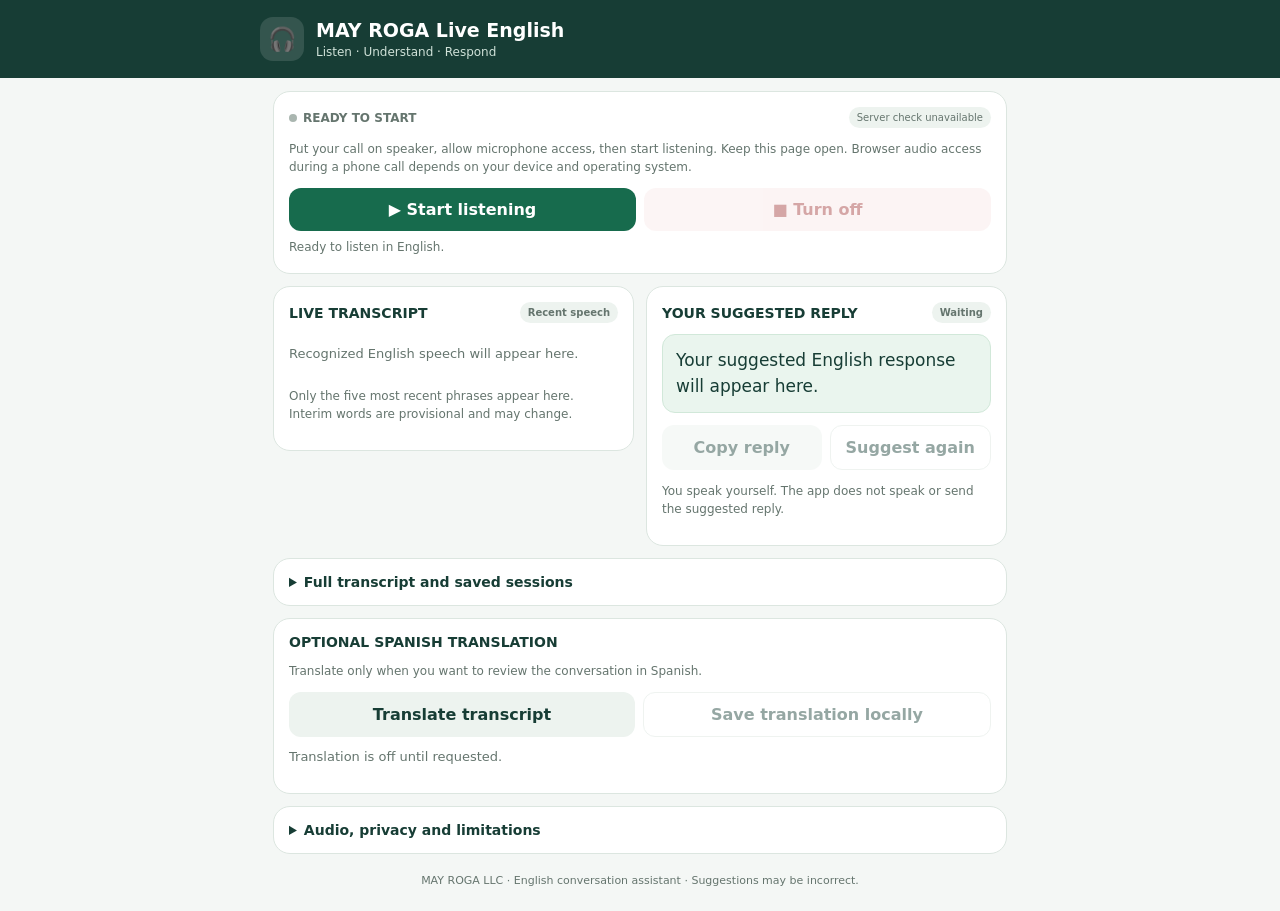
==== index.html @ 3cee9d1c "Update print statement from 'Hello' to 'Goodbye'" ====
<!DOCTYPE html>
<html lang="en">
<head>
<meta charset="UTF-8">
<meta name="viewport" content="width=device-width,initial-scale=1,viewport-fit=cover">
<meta name="theme-color" content="#173d35">
<title>MAY ROGA Live English</title>
<style>
:root{color-scheme:light;--ink:#173d35;--bg:#f4f7f5;--muted:#65756e;--line:#dce6e0;--green:#176b4d;--red:#a33b3b}
*{box-sizing:border-box}
body{margin:0;background:var(--bg);color:var(--ink);font-family:system-ui,-apple-system,"Segoe UI",sans-serif}
button,textarea{font:inherit}
button{border:0;border-radius:12px;padding:12px 14px;font-weight:700;cursor:pointer}
button:disabled{opacity:.45;cursor:not-allowed}
header{background:var(--ink);color:white;padding:17px}
.wrap{width:min(760px,100%);margin:auto}
.brand{display:flex;align-items:center;gap:12px}
.logo{width:44px;height:44px;border-radius:13px;background:#ffffff20;display:grid;place-items:center;font-size:23px}
h1{font-size:19px;margin:0}
.sub{font-size:12px;color:#d0e2d9;margin-top:4px}
main{padding:13px;display:grid;gap:12px}
.card{background:white;border:1px solid var(--line);border-radius:17px;padding:15px;min-width:0}
.statusrow{display:flex;justify-content:space-between;align-items:center;gap:8px}
.status{font-size:12px;font-weight:800;color:var(--muted)}
.dot{display:inline-block;width:8px;height:8px;border-radius:50%;background:#aab6b0;margin-right:6px}
.dot.live{background:#1b9c69;box-shadow:0 0 0 4px #1b9c691c}
.controls,.row{display:flex;gap:8px;flex-wrap:wrap;margin-top:12px}
.controls button,.row button{flex:1;min-width:110px}
.primary{background:var(--green);color:white}
.stop{background:#f9e8e8;color:var(--red)}
.secondary{background:#edf3ef;color:var(--ink)}
.ghost{background:white;color:var(--ink);border:1px solid var(--line)}
.small{font-size:12px;color:var(--muted);line-height:1.5}
h2{font-size:14px;margin:0 0 11px;display:flex;justify-content:space-between;align-items:center;gap:8px}
.tag{font-size:10px;border-radius:30px;background:#edf3ef;padding:5px 8px;color:var(--muted);white-space:nowrap}
.feed{display:flex;flex-direction:column;gap:8px;max-height:290px;overflow:hidden}
.bubble{background:#f1f5f2;border-radius:12px;padding:10px 12px;line-height:1.5;overflow-wrap:anywhere;animation:appear .2s ease}
.bubble.interim{border:1px dashed #aebeb4;color:#65756e;background:#fafcfb}
.time{display:block;color:var(--muted);font-size:10px;margin-bottom:4px}
.empty{font-size:13px;color:var(--muted);padding:10px 0;line-height:1.6}
.answer{background:#eaf5ee;border:1px solid #d1e8d9;border-radius:13px;padding:13px;font-size:17px;line-height:1.5;white-space:pre-wrap;overflow-wrap:anywhere}
.note{font-size:12px;color:var(--muted);margin-top:8px;line-height:1.5}
textarea{width:100%;min-height:145px;margin-top:12px;border:1px solid var(--line);border-radius:12px;padding:12px;resize:vertical;color:var(--ink);background:white;line-height:1.5}
#translation{white-space:pre-wrap;overflow-wrap:anywhere;line-height:1.6}
#message{font-size:12px;color:var(--muted);margin-top:9px;min-height:18px}
details summary{cursor:pointer;font-size:14px;font-weight:700}
footer{text-align:center;color:var(--muted);font-size:11px;padding:5px 18px 22px;line-height:1.6}
@keyframes appear{from{opacity:.5;transform:translateY(3px)}to{opacity:1;transform:translateY(0)}}
@media(min-width:650px){main{grid-template-columns:1fr 1fr;align-items:start}.wide{grid-column:1/-1}.feed{max-height:340px}}
@media(prefers-reduced-motion:reduce){*{animation:none!important}}
</style>
</head>
<body>
<header>
<div class="wrap brand">
<div class="logo">🎧</div>
<div><h1>MAY ROGA Live English</h1><div class="sub">Listen · Understand · Respond</div></div>
</div>
</header>
<main class="wrap">
<section class="card wide">
<div class="statusrow">
<div class="status"><span id="dot" class="dot"></span><span id="status">READY TO START</span></div>
<span class="tag" id="provider">Checking AI…</span>
</div>
<p class="small">Put your call on speaker, allow microphone access, then start listening. Keep this page open. Browser audio access during a phone call depends on your device and operating system.</p>
<div class="controls">
<button id="start" class="primary">▶ Start listening</button>
<button id="stop" class="stop" disabled>■ Turn off</button>
</div>
<div id="message" role="status" aria-live="polite">Ready to listen in English.</div>
</section>

<section class="card">
<h2>LIVE TRANSCRIPT <span class="tag">Recent speech</span></h2>
<div id="feed" class="feed">
<div class="empty">Recognized English speech will appear here.</div>
</div>
<p class="small">Only the five most recent phrases appear here. Interim words are provisional and may change.</p>
</section>

<section class="card">
<h2>YOUR SUGGESTED REPLY <span class="tag" id="replyStatus">Waiting</span></h2>
<div id="answer" class="answer">Your suggested English response will appear here.</div>
<div id="answerNote" class="note"></div>
<div class="row">
<button id="copyAnswer" class="secondary" disabled>Copy reply</button>
<button id="manualReply" class="ghost" disabled>Suggest again</button>
</div>
<p class="small">You speak yourself. The app does not speak or send the suggested reply.</p>
</section>

<section class="card wide">
<details>
<summary>Full transcript and saved sessions</summary>
<div class="row">
<button id="saveSession" class="secondary">Save session locally</button>
<button id="export" class="ghost">Export transcript</button>
<button id="clearScreen" class="stop">Clear screen</button>
<button id="deleteSaved" class="stop">Delete saved data</button>
</div>
<textarea id="fullTranscript" readonly placeholder="Full recognized transcript."></textarea>
<p class="small">Saved data stays in this browser on this device. Browser storage can be cleared by the device or browser.</p>
</details>
</section>

<section class="card wide">
<h2>OPTIONAL SPANISH TRANSLATION</h2>
<p class="small">Translate only when you want to review the conversation in Spanish.</p>
<div class="row">
<button id="translate" class="secondary">Translate transcript</button>
<button id="saveTranslation" class="ghost" disabled>Save translation locally</button>
</div>
<div id="translation" class="empty">Translation is off until requested.</div>
</section>

<section class="card wide">
<details>
<summary>Audio, privacy and limitations</summary>
<p class="small">Browser speech recognition may use a browser or operating-system service. It can capture your voice and background sounds too; it cannot reliably guarantee that only the other speaker is transcribed. Noise reduction and echo cancellation are not perfect voice isolation.</p>
<p class="small">Recognized text is sent to the configured AI provider when a reply or translation is requested. This app does not upload audio recordings to its own FastAPI server or save transcripts on the server.</p>
<p class="small">Use transcription in accordance with applicable consent and privacy laws. Verify suggested replies before making important commitments.</p>
</details>
</section>
</main>
<footer>MAY ROGA LLC · English conversation assistant · Suggestions may be incorrect.</footer>

<script>
"use strict";
const $ = id => document.getElementById(id);
const SpeechAPI = window.SpeechRecognition || window.webkitSpeechRecognition;
const SESSION_KEY = "mayroga_live_english_sessions_v2";
const TRANSLATION_KEY = "mayroga_live_english_translations_v2";
let recognition = null;
let listening = false;
let restarting = false;
let restartTimer = null;
let suggestionTimer = null;
let requestBusy = false;
let pendingText = "";
let lastRequestedText = "";
let lastFinalText = "";
let requestNumber = 0;
let fullText = [];
let feedItems = [];
let context = [];
let interimText = "";
let translationText = "";
let sessionStarted = null;

function setStatus(text, live = listening) {
  $("status").textContent = text;
  $("dot").classList.toggle("live", live);
}
function setMessage(text) { $("message").textContent = text; }
function timeNow() {
  return new Date().toLocaleTimeString([], {
    hour:"2-digit", minute:"2-digit", second:"2-digit"
  });
}
function clean(s) { return String(s || "").replace(/\s+/g," ").trim(); }

function renderFeed() {
  const feed = $("feed");
  feed.replaceChildren();
  feedItems.slice(-5).forEach(item => {
    const bubble = document.createElement("div");
    bubble.className = "bubble";
    const time = document.createElement("span");
    time.className = "time";
    time.textContent = item.time;
    const text = document.createElement("span");
    text.textContent = item.text;
    bubble.append(time,text);
    feed.appendChild(bubble);
  });
  if (interimText) {
    const bubble = document.createElement("div");
    bubble.className = "bubble interim";
    const label = document.createElement("span");
    label.className = "time";
    label.textContent = "Recognizing…";
    const text = document.createElement("span");
    text.textContent = interimText;
    bubble.append(label,text);
    feed.appendChild(bubble);
  }
  if (!feedItems.length && !interimText) {
    const empty = document.createElement("div");
    empty.className = "empty";
    empty.textContent = "Recognized English speech will appear here.";
    feed.appendChild(empty);
  }
}

function addSpeech(value) {
  const text = clean(value);
  if (!text) return;
  interimText = "";
  // Avoid repeated identical results while allowing the same phrase later.
  if (text === lastFinalText) {
    renderFeed();
    return;
  }
  lastFinalText = text;
  const item = {time:timeNow(), text};
  fullText.push(item);
  feedItems.push(item);
  context.push(text);
  if (context.length > 12) context = context.slice(-12);
  $("fullTranscript").value = fullText.map(x => `[${x.time}] ${x.text}`).join("\n");
  renderFeed();
  pendingText = text;
  queueSuggestion(text);
}

function shouldSuggest(text) {
  const s = clean(text);
  return s.length >= 12 && (
    /[?!.]$/.test(s) ||
    /\b(hello|hi|hey|good morning|good afternoon|good evening|thank you|thanks|please|could you|would you|can you|tell me|what|why|how|when|where|who|which|do you|did you|are you|have you|I need|I would like)\b/i.test(s)
  );
}

function queueSuggestion(text, force = false) {
  pendingText = text;
  clearTimeout(suggestionTimer);
  if (!force && !shouldSuggest(text)) return;
  suggestionTimer = setTimeout(() => requestSuggestion(force), 850);
}

async function requestSuggestion(force = false) {
  if (!pendingText || requestBusy || (!listening && !force)) return;
  const transcript = pendingText;
  if (!force && transcript === lastRequestedText) return;

  requestBusy = true;
  lastRequestedText = transcript;
  const id = ++requestNumber;
  $("replyStatus").textContent = "Thinking…";
  $("manualReply").disabled = true;

  try {
    const response = await fetch("/api/respond", {
      method:"POST",
      headers:{"Content-Type":"application/json"},
      body:JSON.stringify({
        transcript,
        context:context.slice(-8).join("\n").slice(-3500)
      })
    });
    const data = await response.json().catch(() => ({}));
    if (!response.ok) {
      throw new Error(data.detail || "AI request failed.");
    }
    if (id !== requestNumber) return;

    $("answer").textContent = data.answer || "No suggestion returned.";
    $("answerNote").textContent = data.note || "";
    $("provider").textContent = data.provider || "AI";
    $("replyStatus").textContent = "Ready";
    $("copyAnswer").disabled = !data.answer;
    setMessage("Suggested reply ready. Say it yourself when appropriate.");
  } catch (error) {
    if (id === requestNumber) {
      $("replyStatus").textContent = "Unavailable";
      setMessage(error.message || "AI service unavailable. Check connection and API keys.");
    }
  } finally {
    requestBusy = false;
    $("manualReply").disabled = !pendingText;
    if (pendingText && pendingText !== lastRequestedText && listening) {
      queueSuggestion(pendingText);
    }
  }
}

function startListening() {
  if (!SpeechAPI) {
    setStatus("BROWSER NOT SUPPORTED", false);
    setMessage("Speech recognition is unavailable here. Try a supported version of Chrome. Support varies by device.");
    return;
  }
  if (listening) return;

  listening = true;
  restarting = false;
  sessionStarted = new Date().toISOString();
  $("start").disabled = true;
  $("stop").disabled = false;
  setStatus("STARTING LISTENING");
  setMessage("Starting English speech recognition. Allow microphone access if requested.");

  recognition = new SpeechAPI();
  recognition.lang = "en-US";
  recognition.continuous = true;
  recognition.interimResults = true;
  recognition.maxAlternatives = 1;

  recognition.onstart = () => {
    if (!listening) return;
    setStatus("LISTENING IN ENGLISH");
    setMessage("Listening. Keep this page open and the speaker volume clear.");
  };

  recognition.onresult = event => {
    let interim = "";
    for (let i = event.resultIndex; i < event.results.length; i++) {
      const result = event.results[i];
      const phrase = clean(result[0] && result[0].transcript);
      if (!phrase) continue;
      if (result.isFinal) addSpeech(phrase);
      else interim += phrase + " ";
    }
    interimText = clean(interim);
    renderFeed();
  };

  recognition.onerror = event => {
    if (!listening) return;
    const error = event.error || "unknown";
    if (error === "not-allowed" || error === "service-not-allowed") {
      setMessage("Microphone or speech recognition permission denied. Check browser permissions.");
      stopListening(true);
    } else if (error !== "no-speech" && error !== "aborted") {
      setMessage("Recognition issue: " + error + ". Listening may retry automatically.");
    }
  };

  recognition.onend = () => {
    if (!listening || restarting) return;
    restarting = true;
    setStatus("RECONNECTING");
    clearTimeout(restartTimer);
    restartTimer = setTimeout(() => {
      restarting = false;
      if (!listening || !recognition) return;
      try {
        recognition.start();
      } catch (_) {
        setStatus("RETRYING LISTENING");
        // Let a later retry attempt start again without making a rapid loop.
        clearTimeout(restartTimer);
        restartTimer = setTimeout(() => {
          if (!listening || !recognition) return;
          try { recognition.start(); } catch (_) {}
        }, 1200);
      }
    }, 500);
  };

  try {
    recognition.start();
  } catch (_) {
    stopListening(true);
    setStatus("COULD NOT START", false);
    setMessage("Could not start recognition. Check permissions, then try again.");
  }
}

function stopListening(fromError = false) {
  listening = false;
  restarting = false;
  clearTimeout(restartTimer);
  clearTimeout(suggestionTimer);
  if (recognition) {
    const old = recognition;
    recognition = null;
    old.onend = null;
    old.onresult = null;
    try { old.stop(); } catch (_) {}
  }
  $("start").disabled = false;
  $("stop").disabled = true;
  setStatus("LISTENING STOPPED", false);
  interimText = "";
  renderFeed();
  if (!fromError) setMessage("Listening stopped. The current transcript remains available.");
}

function readStored(key) {
  try {
    const data = JSON.parse(localStorage.getItem(key) || "[]");
    return Array.isArray(data) ? data : [];
  } catch (_) {
    return [];
  }
}
function writeStored(key, value) {
  try {
    localStorage.setItem(key, JSON.stringify(value));
    return true;
  } catch (_) {
    setMessage("Local save failed. Browser storage may be full or disabled.");
    return false;
  }
}
function saveSession() {
  if (!fullText.length && !translationText) {
    setMessage("There is no transcript or translation to save.");
    return;
  }
  const sessions = readStored(SESSION_KEY);
  sessions.push({
    started:sessionStarted || new Date().toISOString(),
    saved:new Date().toISOString(),
    transcript:fullText,
    translation:translationText
  });
  if (writeStored(SESSION_KEY, sessions.slice(-50))) {
    setMessage("Session saved in this browser on this device.");
  }
}
function saveTranslation() {
  if (!translationText.trim()) {
    setMessage("Translate the transcript before saving it.");
    return;
  }
  const translations = readStored(TRANSLATION_KEY);
  translations.push({
    saved:new Date().toISOString(),
    translation:translationText
  });
  if (writeStored(TRANSLATION_KEY, translations.slice(-50))) {
    setMessage("Spanish translation saved locally.");
  }
}
function exportTranscript() {
  const content = [
    "MAY ROGA Live English",
    "Session: " + (sessionStarted || "not recorded"),
    "",
    "ENGLISH TRANSCRIPT",
    ...fullText.map(x => `[${x.time}] ${x.text}`),
    "",
    "SPANISH TRANSLATION",
    translationText || "(No translation requested)"
  ].join("\n");
  const url = URL.createObjectURL(new Blob([content], {type:"text/plain;charset=utf-8"}));
  const a = document.createElement("a");
  a.href = url;
  a.download = "may-roga-live-english.txt";
  document.body.appendChild(a);
  a.click();
  a.remove();
  setTimeout(() => URL.revokeObjectURL(url), 1000);
}
async function translateTranscript() {
  const transcript = fullText.map(x => x.text).join("\n");
  if (!transcript.trim()) {
    setMessage("There is no final recognized transcript to translate.");
    return;
  }
  $("translate").disabled = true;
  $("translation").textContent = "Translating…";
  try {
    const response = await fetch("/api/translate", {
      method:"POST",
      headers:{"Content-Type":"application/json"},
      body:JSON.stringify({transcript:transcript.slice(-10000)})
    });
    const data = await response.json().catch(() => ({}));
    if (!response.ok) throw new Error(data.detail || "Translation failed.");
    translationText = data.translation || "";
    $("translation").textContent = translationText || "No translation returned.";
    $("saveTranslation").disabled = !translationText;
    setMessage("Translation ready. Save it separately if you want to review it later.");
  } catch (error) {
    $("translation").textContent = "Translation unavailable.";
    setMessage(error.message || "Translation failed. Check API keys and connection.");
  } finally {
    $("translate").disabled = false;
  }
}
function clearCurrentScreen() {
  if (!confirm("Clear the current screen? Previously saved sessions will remain.")) return;
  fullText = [];
  feedItems = [];
  context = [];
  interimText = "";
  lastFinalText = "";
  lastRequestedText = "";
  pendingText = "";
  translationText = "";
  requestNumber++;
  $("fullTranscript").value = "";
  $("translation").textContent = "Translation is off until requested.";
  $("answer").textContent = "Your suggested English response will appear here.";
  $("answerNote").textContent = "";
  $("copyAnswer").disabled = true;
  $("saveTranslation").disabled = true;
  $("replyStatus").textContent = "Waiting";
  renderFeed();
  setMessage("Current screen cleared. Saved sessions have not been deleted.");
}
function deleteSavedData() {
  if (!confirm("Permanently delete locally saved sessions and translations from this browser?")) return;
  localStorage.removeItem(SESSION_KEY);
  localStorage.removeItem(TRANSLATION_KEY);
  setMessage("Saved sessions and translations deleted from this browser.");
}

$("start").addEventListener("click", startListening);
$("stop").addEventListener("click", () => stopListening());
$("manualReply").addEventListener("click", () => {
  if (pendingText && !requestBusy) requestSuggestion(true);
});
$("copyAnswer").addEventListener("click", async () => {
  const text = $("answer").textContent;
  try {
    await navigator.clipboard.writeText(text);
    setMessage("Reply copied.");
  } catch (_) {
    setMessage("Copy unavailable. Select the answer text and copy it manually.");
  }
});
$("saveSession").addEventListener("click", saveSession);
$("saveTranslation").addEventListener("click", saveTranslation);
$("export").addEventListener("click", exportTranscript);
$("translate").addEventListener("click", translateTranscript);
$("clearScreen").addEventListener("click", clearCurrentScreen);
$("deleteSaved").addEventListener("click", deleteSavedData);

document.addEventListener("visibilitychange", () => {
  if (listening && document.hidden) {
    setMessage("The page is in the background. Your device may pause microphone recognition; keep it open if possible.");
  }
});
window.addEventListener("pagehide", () => {
  if (recognition) {
    listening = false;
    try { recognition.stop(); } catch (_) {}
  }
});
(async function checkServer() {
  try {
    const response = await fetch("/api/health", {cache:"no-store"});
    const data = await response.json();
    if (data.gemini_configured) {
      $("provider").textContent = "Gemini primary";
    } else if (data.openai_fallback_configured) {
      $("provider").textContent = "OpenAI available";
    } else {
      $("provider").textContent = "API keys missing";
      setMessage("Add GEMINI_API_KEY and/or OPENAI_API_KEY in Render Environment.");
    }
  } catch (_) {
    $("provider").textContent = "Server check unavailable";
  }
})();
</script>
</body>
</html>
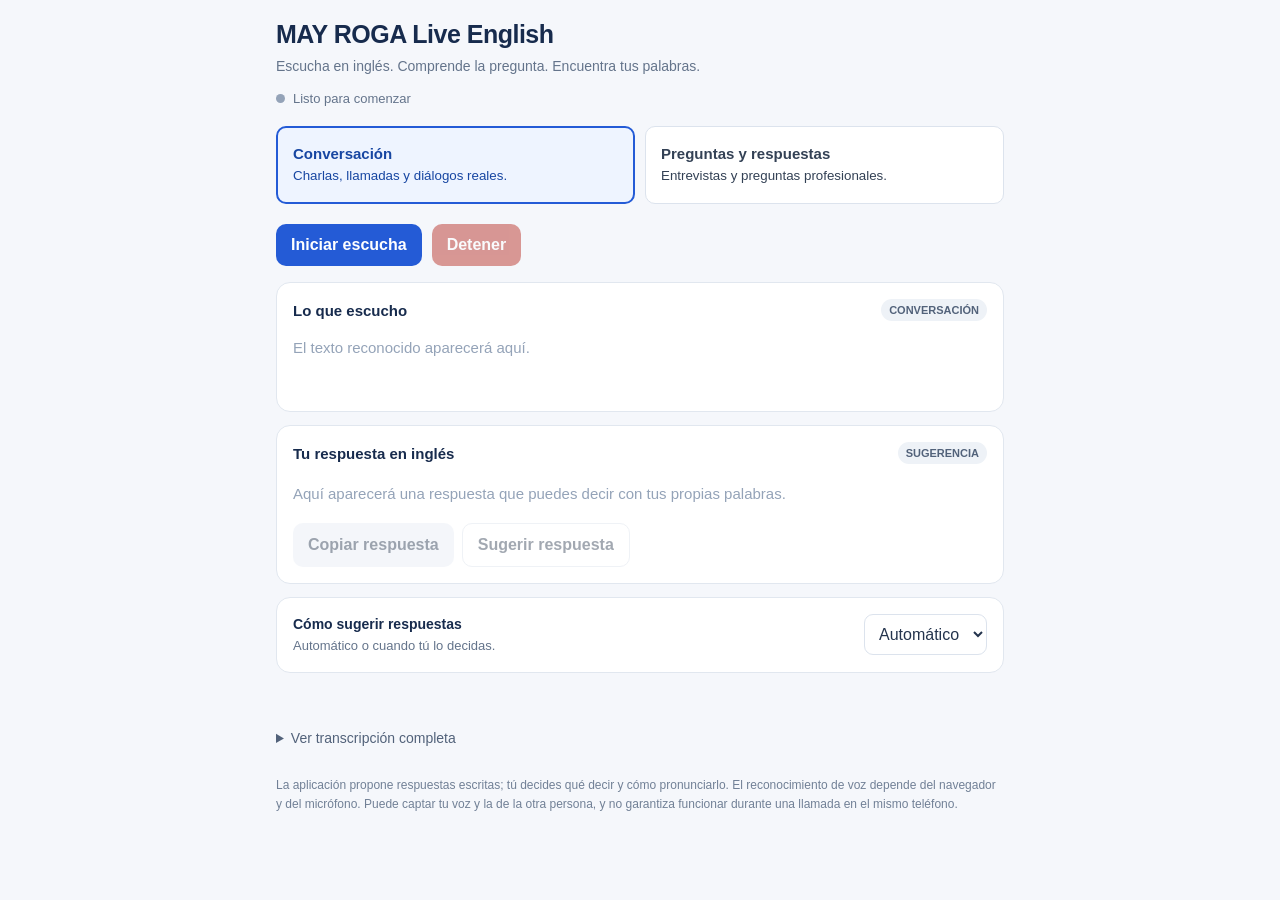
==== commit 59aea4f1: "Update index.html" ====
--- a/index.html
+++ b/index.html
@@ -1,553 +1,277 @@
+
 <!DOCTYPE html>
-<html lang="en">
+<html lang="es">
 <head>
 <meta charset="UTF-8">
-<meta name="viewport" content="width=device-width,initial-scale=1,viewport-fit=cover">
-<meta name="theme-color" content="#173d35">
+<meta name="viewport" content="width=device-width,initial-scale=1">
+<meta name="theme-color" content="#f7f9fc">
 <title>MAY ROGA Live English</title>
 <style>
-:root{color-scheme:light;--ink:#173d35;--bg:#f4f7f5;--muted:#65756e;--line:#dce6e0;--green:#176b4d;--red:#a33b3b}
+:root{font-family:Arial,Helvetica,sans-serif;color:#172b4d;background:#f5f7fb;font-synthesis:none}
 *{box-sizing:border-box}
-body{margin:0;background:var(--bg);color:var(--ink);font-family:system-ui,-apple-system,"Segoe UI",sans-serif}
-button,textarea{font:inherit}
-button{border:0;border-radius:12px;padding:12px 14px;font-weight:700;cursor:pointer}
+body{margin:0;min-height:100vh}
+button,select{font:inherit}
+button{cursor:pointer;border:0;border-radius:10px;padding:12px 15px;font-weight:700}
 button:disabled{opacity:.45;cursor:not-allowed}
-header{background:var(--ink);color:white;padding:17px}
-.wrap{width:min(760px,100%);margin:auto}
-.brand{display:flex;align-items:center;gap:12px}
-.logo{width:44px;height:44px;border-radius:13px;background:#ffffff20;display:grid;place-items:center;font-size:23px}
-h1{font-size:19px;margin:0}
-.sub{font-size:12px;color:#d0e2d9;margin-top:4px}
-main{padding:13px;display:grid;gap:12px}
-.card{background:white;border:1px solid var(--line);border-radius:17px;padding:15px;min-width:0}
-.statusrow{display:flex;justify-content:space-between;align-items:center;gap:8px}
-.status{font-size:12px;font-weight:800;color:var(--muted)}
-.dot{display:inline-block;width:8px;height:8px;border-radius:50%;background:#aab6b0;margin-right:6px}
-.dot.live{background:#1b9c69;box-shadow:0 0 0 4px #1b9c691c}
-.controls,.row{display:flex;gap:8px;flex-wrap:wrap;margin-top:12px}
-.controls button,.row button{flex:1;min-width:110px}
-.primary{background:var(--green);color:white}
-.stop{background:#f9e8e8;color:var(--red)}
-.secondary{background:#edf3ef;color:var(--ink)}
-.ghost{background:white;color:var(--ink);border:1px solid var(--line)}
-.small{font-size:12px;color:var(--muted);line-height:1.5}
-h2{font-size:14px;margin:0 0 11px;display:flex;justify-content:space-between;align-items:center;gap:8px}
-.tag{font-size:10px;border-radius:30px;background:#edf3ef;padding:5px 8px;color:var(--muted);white-space:nowrap}
-.feed{display:flex;flex-direction:column;gap:8px;max-height:290px;overflow:hidden}
-.bubble{background:#f1f5f2;border-radius:12px;padding:10px 12px;line-height:1.5;overflow-wrap:anywhere;animation:appear .2s ease}
-.bubble.interim{border:1px dashed #aebeb4;color:#65756e;background:#fafcfb}
-.time{display:block;color:var(--muted);font-size:10px;margin-bottom:4px}
-.empty{font-size:13px;color:var(--muted);padding:10px 0;line-height:1.6}
-.answer{background:#eaf5ee;border:1px solid #d1e8d9;border-radius:13px;padding:13px;font-size:17px;line-height:1.5;white-space:pre-wrap;overflow-wrap:anywhere}
-.note{font-size:12px;color:var(--muted);margin-top:8px;line-height:1.5}
-textarea{width:100%;min-height:145px;margin-top:12px;border:1px solid var(--line);border-radius:12px;padding:12px;resize:vertical;color:var(--ink);background:white;line-height:1.5}
-#translation{white-space:pre-wrap;overflow-wrap:anywhere;line-height:1.6}
-#message{font-size:12px;color:var(--muted);margin-top:9px;min-height:18px}
-details summary{cursor:pointer;font-size:14px;font-weight:700}
-footer{text-align:center;color:var(--muted);font-size:11px;padding:5px 18px 22px;line-height:1.6}
-@keyframes appear{from{opacity:.5;transform:translateY(3px)}to{opacity:1;transform:translateY(0)}}
-@media(min-width:650px){main{grid-template-columns:1fr 1fr;align-items:start}.wide{grid-column:1/-1}.feed{max-height:340px}}
-@media(prefers-reduced-motion:reduce){*{animation:none!important}}
+.app{width:min(760px,100%);margin:auto;padding:20px 16px 36px}
+header{margin-bottom:20px}
+h1{font-size:25px;margin:0 0 7px;letter-spacing:-.5px}
+.subtitle{color:#64748b;font-size:14px;line-height:1.5}
+.status{display:flex;align-items:center;gap:8px;font-size:13px;color:#64748b;margin-top:14px}
+.dot{width:9px;height:9px;border-radius:50%;background:#94a3b8;flex:none}
+.dot.on{background:#16a34a}
+.modes{display:grid;grid-template-columns:1fr 1fr;gap:10px;margin:20px 0}
+.mode{background:white;border:1px solid #dce3ed;color:#334155;text-align:left;min-height:78px}
+.mode.active{border:2px solid #245bd6;background:#eef4ff;color:#1746a2}
+.mode strong{display:block;font-size:15px;margin-bottom:5px}
+.mode small{display:block;font-weight:400;line-height:1.4}
+.controls{display:flex;gap:10px;flex-wrap:wrap;margin-bottom:16px}
+.primary{background:#245bd6;color:white}
+.stop{background:#b42318;color:white}
+.secondary{background:#e8edf5;color:#24344d}
+.light{background:white;border:1px solid #dce3ed;color:#334155}
+.panel{background:white;border:1px solid #e1e7ef;border-radius:14px;padding:16px;margin:13px 0}
+.panel-head{display:flex;justify-content:space-between;align-items:center;gap:10px;margin-bottom:12px}
+h2{font-size:15px;margin:0}
+.tag{font-size:11px;font-weight:700;color:#52627a;background:#eef2f7;padding:5px 8px;border-radius:20px}
+.transcript{font-size:18px;line-height:1.65;overflow-wrap:anywhere;min-height:54px;white-space:pre-wrap}
+.placeholder{font-size:15px;color:#94a3b8}
+.answer{font-size:21px;line-height:1.55;overflow-wrap:anywhere;white-space:pre-wrap}
+.note{font-size:13px;line-height:1.5;color:#64748b;margin-top:8px}
+.answer-actions{display:flex;gap:8px;flex-wrap:wrap;margin-top:14px}
+.settings{display:flex;align-items:center;justify-content:space-between;gap:12px;flex-wrap:wrap}
+.settings label{font-size:14px;line-height:1.5}
+select{max-width:100%;border:1px solid #dce3ed;background:white;border-radius:9px;padding:10px;color:#24344d}
+details{margin-top:16px}
+summary{cursor:pointer;font-size:14px;color:#52627a;padding:8px 0}
+#fullTranscript{white-space:pre-wrap;overflow-wrap:anywhere;font-size:14px;line-height:1.6;max-height:300px;overflow:auto}
+.message{font-size:13px;line-height:1.5;color:#64748b;min-height:20px;margin:10px 0}
+footer{font-size:12px;line-height:1.6;color:#718096;margin-top:22px}
+.hidden{display:none!important}
+@media(max-width:440px){.app{padding:17px 12px 28px}h1{font-size:23px}.mode{padding:11px}.panel{padding:13px}.answer{font-size:19px}.transcript{font-size:17px}}
 </style>
 </head>
 <body>
+<main class="app">
 <header>
-<div class="wrap brand">
-<div class="logo">🎧</div>
-<div><h1>MAY ROGA Live English</h1><div class="sub">Listen · Understand · Respond</div></div>
-</div>
+<h1>MAY ROGA Live English</h1>
+<div class="subtitle">Escucha en inglés. Comprende la pregunta. Encuentra tus palabras.</div>
+<div class="status"><span id="statusDot" class="dot"></span><span id="statusText">Listo para comenzar</span></div>
 </header>
-<main class="wrap">
-<section class="card wide">
-<div class="statusrow">
-<div class="status"><span id="dot" class="dot"></span><span id="status">READY TO START</span></div>
-<span class="tag" id="provider">Checking AI…</span>
-</div>
-<p class="small">Put your call on speaker, allow microphone access, then start listening. Keep this page open. Browser audio access during a phone call depends on your device and operating system.</p>
+
+<section aria-label="Seleccionar modo" class="modes">
+<button type="button" class="mode active" data-mode="conversation" aria-pressed="true">
+<strong>Conversación</strong>
+<small>Charlas, llamadas y diálogos reales.</small>
+</button>
+<button type="button" class="mode" data-mode="interview" aria-pressed="false">
+<strong>Preguntas y respuestas</strong>
+<small>Entrevistas y preguntas profesionales.</small>
+</button>
+</section>
+
 <div class="controls">
-<button id="start" class="primary">▶ Start listening</button>
-<button id="stop" class="stop" disabled>■ Turn off</button>
-</div>
-<div id="message" role="status" aria-live="polite">Ready to listen in English.</div>
-</section>
-
-<section class="card">
-<h2>LIVE TRANSCRIPT <span class="tag">Recent speech</span></h2>
-<div id="feed" class="feed">
-<div class="empty">Recognized English speech will appear here.</div>
-</div>
-<p class="small">Only the five most recent phrases appear here. Interim words are provisional and may change.</p>
-</section>
-
-<section class="card">
-<h2>YOUR SUGGESTED REPLY <span class="tag" id="replyStatus">Waiting</span></h2>
-<div id="answer" class="answer">Your suggested English response will appear here.</div>
+<button id="startBtn" class="primary" type="button">Iniciar escucha</button>
+<button id="stopBtn" class="stop" type="button" disabled>Detener</button>
+</div>
+
+<section class="panel" aria-live="polite">
+<div class="panel-head">
+<h2>Lo que escucho</h2>
+<span id="modeTag" class="tag">CONVERSACIÓN</span>
+</div>
+<div id="liveText" class="transcript"><span class="placeholder">El texto reconocido aparecerá aquí.</span></div>
+<div id="interimText" class="note"></div>
+</section>
+
+<section class="panel" aria-live="polite">
+<div class="panel-head">
+<h2>Tu respuesta en inglés</h2>
+<span class="tag">SUGERENCIA</span>
+</div>
+<div id="answerText" class="answer"><span class="placeholder">Aquí aparecerá una respuesta que puedes decir con tus propias palabras.</span></div>
 <div id="answerNote" class="note"></div>
-<div class="row">
-<button id="copyAnswer" class="secondary" disabled>Copy reply</button>
-<button id="manualReply" class="ghost" disabled>Suggest again</button>
-</div>
-<p class="small">You speak yourself. The app does not speak or send the suggested reply.</p>
-</section>
-
-<section class="card wide">
+<div class="answer-actions">
+<button id="copyBtn" class="secondary" type="button" disabled>Copiar respuesta</button>
+<button id="suggestBtn" class="light" type="button" disabled>Sugerir respuesta</button>
+</div>
+</section>
+
+<section class="panel">
+<div class="settings">
+<label for="responseMode"><strong>Cómo sugerir respuestas</strong><br><span class="note">Automático o cuando tú lo decidas.</span></label>
+<select id="responseMode">
+<option value="auto">Automático</option>
+<option value="manual">Manual</option>
+</select>
+</div>
+</section>
+
+<div id="message" class="message" role="status"></div>
+
 <details>
-<summary>Full transcript and saved sessions</summary>
-<div class="row">
-<button id="saveSession" class="secondary">Save session locally</button>
-<button id="export" class="ghost">Export transcript</button>
-<button id="clearScreen" class="stop">Clear screen</button>
-<button id="deleteSaved" class="stop">Delete saved data</button>
-</div>
-<textarea id="fullTranscript" readonly placeholder="Full recognized transcript."></textarea>
-<p class="small">Saved data stays in this browser on this device. Browser storage can be cleared by the device or browser.</p>
+<summary>Ver transcripción completa</summary>
+<div id="fullTranscript">Todavía no hay texto reconocido.</div>
+<div class="answer-actions">
+<button id="copyTranscriptBtn" class="light" type="button" disabled>Copiar transcripción</button>
+<button id="translateBtn" class="light" type="button" disabled>Traducir al español</button>
+</div>
+<div id="translation" class="note"></div>
 </details>
-</section>
-
-<section class="card wide">
-<h2>OPTIONAL SPANISH TRANSLATION</h2>
-<p class="small">Translate only when you want to review the conversation in Spanish.</p>
-<div class="row">
-<button id="translate" class="secondary">Translate transcript</button>
-<button id="saveTranslation" class="ghost" disabled>Save translation locally</button>
-</div>
-<div id="translation" class="empty">Translation is off until requested.</div>
-</section>
-
-<section class="card wide">
-<details>
-<summary>Audio, privacy and limitations</summary>
-<p class="small">Browser speech recognition may use a browser or operating-system service. It can capture your voice and background sounds too; it cannot reliably guarantee that only the other speaker is transcribed. Noise reduction and echo cancellation are not perfect voice isolation.</p>
-<p class="small">Recognized text is sent to the configured AI provider when a reply or translation is requested. This app does not upload audio recordings to its own FastAPI server or save transcripts on the server.</p>
-<p class="small">Use transcription in accordance with applicable consent and privacy laws. Verify suggested replies before making important commitments.</p>
-</details>
-</section>
+
+<footer>
+La aplicación propone respuestas escritas; tú decides qué decir y cómo pronunciarlo. El reconocimiento de voz depende del navegador y del micrófono. Puede captar tu voz y la de la otra persona, y no garantiza funcionar durante una llamada en el mismo teléfono.
+</footer>
 </main>
-<footer>MAY ROGA LLC · English conversation assistant · Suggestions may be incorrect.</footer>
 
 <script>
 "use strict";
-const $ = id => document.getElementById(id);
-const SpeechAPI = window.SpeechRecognition || window.webkitSpeechRecognition;
-const SESSION_KEY = "mayroga_live_english_sessions_v2";
-const TRANSLATION_KEY = "mayroga_live_english_translations_v2";
-let recognition = null;
-let listening = false;
-let restarting = false;
-let restartTimer = null;
-let suggestionTimer = null;
-let requestBusy = false;
-let pendingText = "";
-let lastRequestedText = "";
-let lastFinalText = "";
-let requestNumber = 0;
-let fullText = [];
-let feedItems = [];
-let context = [];
-let interimText = "";
-let translationText = "";
-let sessionStarted = null;
-
-function setStatus(text, live = listening) {
-  $("status").textContent = text;
-  $("dot").classList.toggle("live", live);
-}
-function setMessage(text) { $("message").textContent = text; }
-function timeNow() {
-  return new Date().toLocaleTimeString([], {
-    hour:"2-digit", minute:"2-digit", second:"2-digit"
-  });
-}
-function clean(s) { return String(s || "").replace(/\s+/g," ").trim(); }
-
-function renderFeed() {
-  const feed = $("feed");
-  feed.replaceChildren();
-  feedItems.slice(-5).forEach(item => {
-    const bubble = document.createElement("div");
-    bubble.className = "bubble";
-    const time = document.createElement("span");
-    time.className = "time";
-    time.textContent = item.time;
-    const text = document.createElement("span");
-    text.textContent = item.text;
-    bubble.append(time,text);
-    feed.appendChild(bubble);
-  });
-  if (interimText) {
-    const bubble = document.createElement("div");
-    bubble.className = "bubble interim";
-    const label = document.createElement("span");
-    label.className = "time";
-    label.textContent = "Recognizing…";
-    const text = document.createElement("span");
-    text.textContent = interimText;
-    bubble.append(label,text);
-    feed.appendChild(bubble);
+const $=id=>document.getElementById(id);
+const startBtn=$("startBtn"),stopBtn=$("stopBtn"),liveText=$("liveText"),interimText=$("interimText"),answerText=$("answerText"),answerNote=$("answerNote"),suggestBtn=$("suggestBtn"),copyBtn=$("copyBtn"),message=$("message"),fullTranscript=$("fullTranscript"),copyTranscriptBtn=$("copyTranscriptBtn"),translateBtn=$("translateBtn"),translation=$("translation"),responseMode=$("responseMode");
+const SpeechRecognition=window.SpeechRecognition||window.webkitSpeechRecognition;
+let recognition=null,listening=false,stopping=false,mode="conversation",finalLines=[],latestSpeech="",interimSpeech="",requestBusy=false,pendingSpeech="",autoTimer=null,lastRequested="",requestNumber=0;
+const MAX_LINES=80;
+function setStatus(text,on=false){$("statusText").textContent=text;$("statusDot").classList.toggle("on",on)}
+function notify(text){message.textContent=text}
+function setPlaceholder(el,text,cls="placeholder"){el.innerHTML="";const span=document.createElement("span");span.className=cls;span.textContent=text;el.appendChild(span)}
+function cleanText(s){return String(s||"").replace(/\s+/g," ").trim()}
+function allText(){return finalLines.join("\n")}
+function renderTranscript(){
+ const text=allText();
+ if(!text)setPlaceholder(liveText,"El texto reconocido aparecerá aquí.");
+ else liveText.textContent=finalLines.slice(-4).join("\n");
+ fullTranscript.textContent=text||"Todavía no hay texto reconocido.";
+ copyTranscriptBtn.disabled=!text;translateBtn.disabled=!text;
+ suggestBtn.disabled=!latestSpeech;
+}
+function setMode(next){
+ if(listening){notify("Detén la escucha antes de cambiar de modo.");return}
+ mode=next;
+ document.querySelectorAll("[data-mode]").forEach(b=>{const active=b.dataset.mode===mode;b.classList.toggle("active",active);b.setAttribute("aria-pressed",String(active))});
+ $("modeTag").textContent=mode==="conversation"?"CONVERSACIÓN":"PREGUNTAS Y RESPUESTAS";
+ answerText.textContent=mode==="conversation"?"Aquí aparecerá una respuesta natural para la conversación.":"Aquí aparecerá una respuesta clara para la pregunta.";
+ answerNote.textContent="";
+ translation.textContent="";
+ notify("");
+}
+document.querySelectorAll("[data-mode]").forEach(b=>b.addEventListener("click",()=>setMode(b.dataset.mode)));
+function initRecognition(){
+ if(!SpeechRecognition){notify("Este navegador no ofrece reconocimiento de voz. Prueba Chrome actualizado.");return false}
+ recognition=new SpeechRecognition();
+ recognition.lang="en-US";
+ recognition.continuous=true;
+ recognition.interimResults=true;
+ recognition.maxAlternatives=1;
+ recognition.onstart=()=>{listening=true;stopping=false;startBtn.disabled=true;stopBtn.disabled=false;setStatus("Escuchando en inglés…",true);notify("")};
+ recognition.onresult=e=>{
+  let interim="";
+  for(let i=e.resultIndex;i<e.results.length;i++){
+   const result=e.results[i],text=cleanText(result[0].transcript);
+   if(!text)continue;
+   if(result.isFinal){
+    const previous=finalLines[finalLines.length-1]||"";
+    if(text!==previous){finalLines.push(text);if(finalLines.length>MAX_LINES)finalLines=finalLines.slice(-MAX_LINES)}
+    latestSpeech=text;interimSpeech="";
+    renderTranscript();
+    if(responseMode.value==="auto")scheduleSuggestion(text);
+   }else interim+=text+" ";
   }
-  if (!feedItems.length && !interimText) {
-    const empty = document.createElement("div");
-    empty.className = "empty";
-    empty.textContent = "Recognized English speech will appear here.";
-    feed.appendChild(empty);
+  interimSpeech=cleanText(interim);
+  interimText.textContent=interimSpeech?("En curso: "+interimSpeech):"";
+ };
+ recognition.onerror=e=>{
+  const err=e.error||"unknown";
+  if(err==="not-allowed"||err==="service-not-allowed"){stopping=true;listening=false;startBtn.disabled=false;stopBtn.disabled=true;setStatus("Micrófono no disponible");notify("Permite el acceso al micrófono y revisa los permisos del navegador.");return}
+  if(err==="audio-capture"){notify("No se encontró un micrófono disponible.");return}
+  if(err==="network"){notify("El reconocimiento de voz tiene un problema de conexión.");return}
+  if(err!=="no-speech"&&err!=="aborted")notify("Problema de reconocimiento: "+err);
+ };
+ recognition.onend=()=>{
+  if(listening&&!stopping){
+   try{recognition.start()}catch(e){setTimeout(()=>{if(listening&&!stopping){try{recognition.start()}catch(_){}}},500)}
+  }else{
+   listening=false;startBtn.disabled=false;stopBtn.disabled=true;
+   setStatus("Escucha detenida");
   }
-}
-
-function addSpeech(value) {
-  const text = clean(value);
-  if (!text) return;
-  interimText = "";
-  // Avoid repeated identical results while allowing the same phrase later.
-  if (text === lastFinalText) {
-    renderFeed();
-    return;
+ };
+ return true;
+}
+function startListening(){
+ if(listening)return;
+ if(!recognition&&!initRecognition())return;
+ stopping=false;
+ try{recognition.start();notify("")}
+ catch(e){notify("No se pudo iniciar la escucha. Comprueba los permisos del micrófono.");setStatus("Listo para comenzar")}
+}
+function stopListening(){
+ if(!recognition||!listening)return;
+ stopping=true;listening=false;
+ if(autoTimer){clearTimeout(autoTimer);autoTimer=null}
+ try{recognition.stop()}catch(e){}
+ startBtn.disabled=false;stopBtn.disabled=true;setStatus("Escucha detenida");
+}
+startBtn.addEventListener("click",startListening);
+stopBtn.addEventListener("click",stopListening);
+function scheduleSuggestion(text){
+ if(autoTimer)clearTimeout(autoTimer);
+ autoTimer=setTimeout(()=>requestSuggestion(text),1000);
+}
+async function requestSuggestion(text){
+ text=cleanText(text||latestSpeech);
+ if(!text){notify("Todavía no hay una pregunta o frase reconocida.");return}
+ if(requestBusy){pendingSpeech=text;return}
+ if(text===lastRequested&&responseMode.value==="auto")return;
+ requestBusy=true;lastRequested=text;
+ const id=++requestNumber;
+ suggestBtn.disabled=true;
+ answerNote.textContent="Preparando una respuesta…";
+ try{
+  const context="SELECTED MODE: "+(mode==="conversation"?"REAL CONVERSATION":"INTERVIEW / QUESTIONS AND ANSWERS")+"\nRecent recognized English conversation:\n"+finalLines.slice(-8,-1).join("\n");
+  const res=await fetch("/api/respond",{method:"POST",headers:{"Content-Type":"application/json"},body:JSON.stringify({transcript:text,context})});
+  const data=await res.json();
+  if(!res.ok)throw new Error(data.detail||"No se pudo obtener una respuesta.");
+  if(id===requestNumber){
+   answerText.textContent=data.answer||"No se generó una respuesta.";
+   answerNote.textContent=data.note||"";
+   copyBtn.disabled=!data.answer;
   }
-  lastFinalText = text;
-  const item = {time:timeNow(), text};
-  fullText.push(item);
-  feedItems.push(item);
-  context.push(text);
-  if (context.length > 12) context = context.slice(-12);
-  $("fullTranscript").value = fullText.map(x => `[${x.time}] ${x.text}`).join("\n");
-  renderFeed();
-  pendingText = text;
-  queueSuggestion(text);
-}
-
-function shouldSuggest(text) {
-  const s = clean(text);
-  return s.length >= 12 && (
-    /[?!.]$/.test(s) ||
-    /\b(hello|hi|hey|good morning|good afternoon|good evening|thank you|thanks|please|could you|would you|can you|tell me|what|why|how|when|where|who|which|do you|did you|are you|have you|I need|I would like)\b/i.test(s)
-  );
-}
-
-function queueSuggestion(text, force = false) {
-  pendingText = text;
-  clearTimeout(suggestionTimer);
-  if (!force && !shouldSuggest(text)) return;
-  suggestionTimer = setTimeout(() => requestSuggestion(force), 850);
-}
-
-async function requestSuggestion(force = false) {
-  if (!pendingText || requestBusy || (!listening && !force)) return;
-  const transcript = pendingText;
-  if (!force && transcript === lastRequestedText) return;
-
-  requestBusy = true;
-  lastRequestedText = transcript;
-  const id = ++requestNumber;
-  $("replyStatus").textContent = "Thinking…";
-  $("manualReply").disabled = true;
-
-  try {
-    const response = await fetch("/api/respond", {
-      method:"POST",
-      headers:{"Content-Type":"application/json"},
-      body:JSON.stringify({
-        transcript,
-        context:context.slice(-8).join("\n").slice(-3500)
-      })
-    });
-    const data = await response.json().catch(() => ({}));
-    if (!response.ok) {
-      throw new Error(data.detail || "AI request failed.");
-    }
-    if (id !== requestNumber) return;
-
-    $("answer").textContent = data.answer || "No suggestion returned.";
-    $("answerNote").textContent = data.note || "";
-    $("provider").textContent = data.provider || "AI";
-    $("replyStatus").textContent = "Ready";
-    $("copyAnswer").disabled = !data.answer;
-    setMessage("Suggested reply ready. Say it yourself when appropriate.");
-  } catch (error) {
-    if (id === requestNumber) {
-      $("replyStatus").textContent = "Unavailable";
-      setMessage(error.message || "AI service unavailable. Check connection and API keys.");
-    }
-  } finally {
-    requestBusy = false;
-    $("manualReply").disabled = !pendingText;
-    if (pendingText && pendingText !== lastRequestedText && listening) {
-      queueSuggestion(pendingText);
-    }
-  }
-}
-
-function startListening() {
-  if (!SpeechAPI) {
-    setStatus("BROWSER NOT SUPPORTED", false);
-    setMessage("Speech recognition is unavailable here. Try a supported version of Chrome. Support varies by device.");
-    return;
-  }
-  if (listening) return;
-
-  listening = true;
-  restarting = false;
-  sessionStarted = new Date().toISOString();
-  $("start").disabled = true;
-  $("stop").disabled = false;
-  setStatus("STARTING LISTENING");
-  setMessage("Starting English speech recognition. Allow microphone access if requested.");
-
-  recognition = new SpeechAPI();
-  recognition.lang = "en-US";
-  recognition.continuous = true;
-  recognition.interimResults = true;
-  recognition.maxAlternatives = 1;
-
-  recognition.onstart = () => {
-    if (!listening) return;
-    setStatus("LISTENING IN ENGLISH");
-    setMessage("Listening. Keep this page open and the speaker volume clear.");
-  };
-
-  recognition.onresult = event => {
-    let interim = "";
-    for (let i = event.resultIndex; i < event.results.length; i++) {
-      const result = event.results[i];
-      const phrase = clean(result[0] && result[0].transcript);
-      if (!phrase) continue;
-      if (result.isFinal) addSpeech(phrase);
-      else interim += phrase + " ";
-    }
-    interimText = clean(interim);
-    renderFeed();
-  };
-
-  recognition.onerror = event => {
-    if (!listening) return;
-    const error = event.error || "unknown";
-    if (error === "not-allowed" || error === "service-not-allowed") {
-      setMessage("Microphone or speech recognition permission denied. Check browser permissions.");
-      stopListening(true);
-    } else if (error !== "no-speech" && error !== "aborted") {
-      setMessage("Recognition issue: " + error + ". Listening may retry automatically.");
-    }
-  };
-
-  recognition.onend = () => {
-    if (!listening || restarting) return;
-    restarting = true;
-    setStatus("RECONNECTING");
-    clearTimeout(restartTimer);
-    restartTimer = setTimeout(() => {
-      restarting = false;
-      if (!listening || !recognition) return;
-      try {
-        recognition.start();
-      } catch (_) {
-        setStatus("RETRYING LISTENING");
-        // Let a later retry attempt start again without making a rapid loop.
-        clearTimeout(restartTimer);
-        restartTimer = setTimeout(() => {
-          if (!listening || !recognition) return;
-          try { recognition.start(); } catch (_) {}
-        }, 1200);
-      }
-    }, 500);
-  };
-
-  try {
-    recognition.start();
-  } catch (_) {
-    stopListening(true);
-    setStatus("COULD NOT START", false);
-    setMessage("Could not start recognition. Check permissions, then try again.");
-  }
-}
-
-function stopListening(fromError = false) {
-  listening = false;
-  restarting = false;
-  clearTimeout(restartTimer);
-  clearTimeout(suggestionTimer);
-  if (recognition) {
-    const old = recognition;
-    recognition = null;
-    old.onend = null;
-    old.onresult = null;
-    try { old.stop(); } catch (_) {}
-  }
-  $("start").disabled = false;
-  $("stop").disabled = true;
-  setStatus("LISTENING STOPPED", false);
-  interimText = "";
-  renderFeed();
-  if (!fromError) setMessage("Listening stopped. The current transcript remains available.");
-}
-
-function readStored(key) {
-  try {
-    const data = JSON.parse(localStorage.getItem(key) || "[]");
-    return Array.isArray(data) ? data : [];
-  } catch (_) {
-    return [];
-  }
-}
-function writeStored(key, value) {
-  try {
-    localStorage.setItem(key, JSON.stringify(value));
-    return true;
-  } catch (_) {
-    setMessage("Local save failed. Browser storage may be full or disabled.");
-    return false;
-  }
-}
-function saveSession() {
-  if (!fullText.length && !translationText) {
-    setMessage("There is no transcript or translation to save.");
-    return;
-  }
-  const sessions = readStored(SESSION_KEY);
-  sessions.push({
-    started:sessionStarted || new Date().toISOString(),
-    saved:new Date().toISOString(),
-    transcript:fullText,
-    translation:translationText
-  });
-  if (writeStored(SESSION_KEY, sessions.slice(-50))) {
-    setMessage("Session saved in this browser on this device.");
-  }
-}
-function saveTranslation() {
-  if (!translationText.trim()) {
-    setMessage("Translate the transcript before saving it.");
-    return;
-  }
-  const translations = readStored(TRANSLATION_KEY);
-  translations.push({
-    saved:new Date().toISOString(),
-    translation:translationText
-  });
-  if (writeStored(TRANSLATION_KEY, translations.slice(-50))) {
-    setMessage("Spanish translation saved locally.");
-  }
-}
-function exportTranscript() {
-  const content = [
-    "MAY ROGA Live English",
-    "Session: " + (sessionStarted || "not recorded"),
-    "",
-    "ENGLISH TRANSCRIPT",
-    ...fullText.map(x => `[${x.time}] ${x.text}`),
-    "",
-    "SPANISH TRANSLATION",
-    translationText || "(No translation requested)"
-  ].join("\n");
-  const url = URL.createObjectURL(new Blob([content], {type:"text/plain;charset=utf-8"}));
-  const a = document.createElement("a");
-  a.href = url;
-  a.download = "may-roga-live-english.txt";
-  document.body.appendChild(a);
-  a.click();
-  a.remove();
-  setTimeout(() => URL.revokeObjectURL(url), 1000);
-}
-async function translateTranscript() {
-  const transcript = fullText.map(x => x.text).join("\n");
-  if (!transcript.trim()) {
-    setMessage("There is no final recognized transcript to translate.");
-    return;
-  }
-  $("translate").disabled = true;
-  $("translation").textContent = "Translating…";
-  try {
-    const response = await fetch("/api/translate", {
-      method:"POST",
-      headers:{"Content-Type":"application/json"},
-      body:JSON.stringify({transcript:transcript.slice(-10000)})
-    });
-    const data = await response.json().catch(() => ({}));
-    if (!response.ok) throw new Error(data.detail || "Translation failed.");
-    translationText = data.translation || "";
-    $("translation").textContent = translationText || "No translation returned.";
-    $("saveTranslation").disabled = !translationText;
-    setMessage("Translation ready. Save it separately if you want to review it later.");
-  } catch (error) {
-    $("translation").textContent = "Translation unavailable.";
-    setMessage(error.message || "Translation failed. Check API keys and connection.");
-  } finally {
-    $("translate").disabled = false;
-  }
-}
-function clearCurrentScreen() {
-  if (!confirm("Clear the current screen? Previously saved sessions will remain.")) return;
-  fullText = [];
-  feedItems = [];
-  context = [];
-  interimText = "";
-  lastFinalText = "";
-  lastRequestedText = "";
-  pendingText = "";
-  translationText = "";
-  requestNumber++;
-  $("fullTranscript").value = "";
-  $("translation").textContent = "Translation is off until requested.";
-  $("answer").textContent = "Your suggested English response will appear here.";
-  $("answerNote").textContent = "";
-  $("copyAnswer").disabled = true;
-  $("saveTranslation").disabled = true;
-  $("replyStatus").textContent = "Waiting";
-  renderFeed();
-  setMessage("Current screen cleared. Saved sessions have not been deleted.");
-}
-function deleteSavedData() {
-  if (!confirm("Permanently delete locally saved sessions and translations from this browser?")) return;
-  localStorage.removeItem(SESSION_KEY);
-  localStorage.removeItem(TRANSLATION_KEY);
-  setMessage("Saved sessions and translations deleted from this browser.");
-}
-
-$("start").addEventListener("click", startListening);
-$("stop").addEventListener("click", () => stopListening());
-$("manualReply").addEventListener("click", () => {
-  if (pendingText && !requestBusy) requestSuggestion(true);
-});
-$("copyAnswer").addEventListener("click", async () => {
-  const text = $("answer").textContent;
-  try {
-    await navigator.clipboard.writeText(text);
-    setMessage("Reply copied.");
-  } catch (_) {
-    setMessage("Copy unavailable. Select the answer text and copy it manually.");
-  }
-});
-$("saveSession").addEventListener("click", saveSession);
-$("saveTranslation").addEventListener("click", saveTranslation);
-$("export").addEventListener("click", exportTranscript);
-$("translate").addEventListener("click", translateTranscript);
-$("clearScreen").addEventListener("click", clearCurrentScreen);
-$("deleteSaved").addEventListener("click", deleteSavedData);
-
-document.addEventListener("visibilitychange", () => {
-  if (listening && document.hidden) {
-    setMessage("The page is in the background. Your device may pause microphone recognition; keep it open if possible.");
-  }
-});
-window.addEventListener("pagehide", () => {
-  if (recognition) {
-    listening = false;
-    try { recognition.stop(); } catch (_) {}
-  }
-});
-(async function checkServer() {
-  try {
-    const response = await fetch("/api/health", {cache:"no-store"});
-    const data = await response.json();
-    if (data.gemini_configured) {
-      $("provider").textContent = "Gemini primary";
-    } else if (data.openai_fallback_configured) {
-      $("provider").textContent = "OpenAI available";
-    } else {
-      $("provider").textContent = "API keys missing";
-      setMessage("Add GEMINI_API_KEY and/or OPENAI_API_KEY in Render Environment.");
-    }
-  } catch (_) {
-    $("provider").textContent = "Server check unavailable";
-  }
-})();
+ }catch(e){
+  if(id===requestNumber)answerNote.textContent=e.message||"No se pudo conectar con el servicio de respuestas.";
+ }finally{
+  requestBusy=false;suggestBtn.disabled=!latestSpeech;
+  if(pendingSpeech&&pendingSpeech!==text){const next=pendingSpeech;pendingSpeech="";if(responseMode.value==="auto")requestSuggestion(next)}
+ }
+}
+suggestBtn.addEventListener("click",()=>requestSuggestion(latestSpeech));
+responseMode.addEventListener("change",()=>{
+ if(responseMode.value==="auto"&&latestSpeech)scheduleSuggestion(latestSpeech);
+});
+copyBtn.addEventListener("click",async()=>{
+ const text=answerText.textContent.trim();
+ if(!text)return;
+ try{await navigator.clipboard.writeText(text);notify("Respuesta copiada.")}
+ catch(e){notify("No se pudo copiar automáticamente. Selecciona el texto y cópialo.")}
+});
+copyTranscriptBtn.addEventListener("click",async()=>{
+ const text=allText();if(!text)return;
+ try{await navigator.clipboard.writeText(text);notify("Transcripción copiada.")}
+ catch(e){notify("No se pudo copiar automáticamente.")}
+});
+translateBtn.addEventListener("click",async()=>{
+ const text=allText();if(!text)return;
+ translateBtn.disabled=true;translation.textContent="Traduciendo…";
+ try{
+  const res=await fetch("/api/translate",{method:"POST",headers:{"Content-Type":"application/json"},body:JSON.stringify({transcript:text})});
+  const data=await res.json();
+  if(!res.ok)throw new Error(data.detail||"No se pudo traducir.");
+  translation.textContent=data.translation||"No se recibió traducción.";
+ }catch(e){translation.textContent=e.message||"Error de traducción."}
+ finally{translateBtn.disabled=!allText()}
+});
+window.addEventListener("beforeunload",()=>{if(recognition){stopping=true;listening=false;try{recognition.stop()}catch(e){}}});
+fetch("/api/health").then(r=>r.json()).then(data=>{
+ if(!data.gemini_configured&&!data.openai_fallback_configured)notify("Falta configurar GEMINI_API_KEY u OPENAI_API_KEY en Render.");
+}).catch(()=>{});
 </script>
 </body>
 </html>
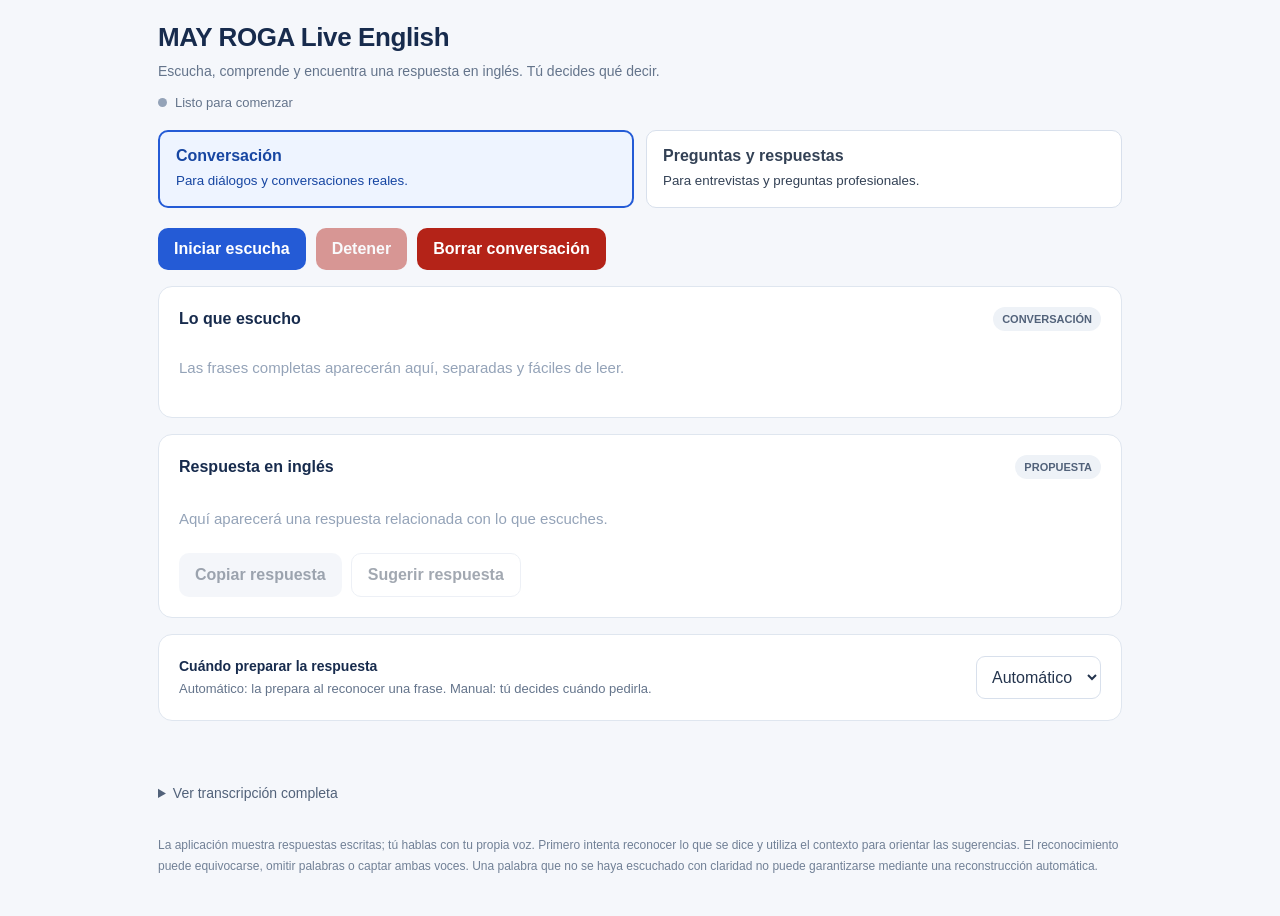
==== commit d105c0c6: "Update index.html" ====
--- a/index.html
+++ b/index.html
@@ -4,75 +4,78 @@
 <head>
 <meta charset="UTF-8">
 <meta name="viewport" content="width=device-width,initial-scale=1">
-<meta name="theme-color" content="#f7f9fc">
+<meta name="theme-color" content="#f5f7fb">
 <title>MAY ROGA Live English</title>
 <style>
-:root{font-family:Arial,Helvetica,sans-serif;color:#172b4d;background:#f5f7fb;font-synthesis:none}
+:root{font-family:Arial,Helvetica,sans-serif;color:#172b4d;background:#f5f7fb}
 *{box-sizing:border-box}
 body{margin:0;min-height:100vh}
 button,select{font:inherit}
-button{cursor:pointer;border:0;border-radius:10px;padding:12px 15px;font-weight:700}
+button{cursor:pointer;border:0;border-radius:10px;padding:12px 16px;font-weight:700}
 button:disabled{opacity:.45;cursor:not-allowed}
-.app{width:min(760px,100%);margin:auto;padding:20px 16px 36px}
-header{margin-bottom:20px}
-h1{font-size:25px;margin:0 0 7px;letter-spacing:-.5px}
-.subtitle{color:#64748b;font-size:14px;line-height:1.5}
-.status{display:flex;align-items:center;gap:8px;font-size:13px;color:#64748b;margin-top:14px}
+.app{width:min(1000px,100%);margin:auto;padding:22px 18px 40px}
+header{margin-bottom:18px}
+h1{font-size:26px;margin:0 0 7px;letter-spacing:-.4px}
+.subtitle{font-size:14px;color:#64748b;line-height:1.6}
+.status{display:flex;align-items:center;gap:8px;font-size:13px;color:#64748b;margin-top:13px}
 .dot{width:9px;height:9px;border-radius:50%;background:#94a3b8;flex:none}
 .dot.on{background:#16a34a}
-.modes{display:grid;grid-template-columns:1fr 1fr;gap:10px;margin:20px 0}
-.mode{background:white;border:1px solid #dce3ed;color:#334155;text-align:left;min-height:78px}
+.modes{display:grid;grid-template-columns:1fr 1fr;gap:12px;margin:20px 0}
+.mode{background:white;border:1px solid #d8e0ec;color:#334155;text-align:left;min-height:78px}
 .mode.active{border:2px solid #245bd6;background:#eef4ff;color:#1746a2}
-.mode strong{display:block;font-size:15px;margin-bottom:5px}
-.mode small{display:block;font-weight:400;line-height:1.4}
+.mode strong{display:block;font-size:16px;margin-bottom:6px}
+.mode small{display:block;font-weight:400;line-height:1.5}
 .controls{display:flex;gap:10px;flex-wrap:wrap;margin-bottom:16px}
 .primary{background:#245bd6;color:white}
-.stop{background:#b42318;color:white}
+.stop,.delete{background:#b42318;color:white}
 .secondary{background:#e8edf5;color:#24344d}
-.light{background:white;border:1px solid #dce3ed;color:#334155}
-.panel{background:white;border:1px solid #e1e7ef;border-radius:14px;padding:16px;margin:13px 0}
-.panel-head{display:flex;justify-content:space-between;align-items:center;gap:10px;margin-bottom:12px}
-h2{font-size:15px;margin:0}
-.tag{font-size:11px;font-weight:700;color:#52627a;background:#eef2f7;padding:5px 8px;border-radius:20px}
-.transcript{font-size:18px;line-height:1.65;overflow-wrap:anywhere;min-height:54px;white-space:pre-wrap}
+.light{background:white;border:1px solid #d8e0ec;color:#334155}
+.panel{background:white;border:1px solid #dfe6ef;border-radius:14px;padding:20px;margin:16px 0}
+.panel-head{display:flex;align-items:center;justify-content:space-between;gap:12px;margin-bottom:18px}
+h2{font-size:16px;margin:0}
+.tag{font-size:11px;font-weight:700;color:#52627a;background:#eef2f7;padding:6px 9px;border-radius:20px}
+.transcript{font-size:19px;line-height:1.9;overflow-wrap:anywhere;white-space:pre-wrap}
+.line{padding:13px 0 17px;border-bottom:1px solid #e8edf4}
+.line:last-child{border-bottom:0}
+.interim{font-size:16px;line-height:1.7;color:#64748b;margin-top:12px;white-space:pre-wrap;overflow-wrap:anywhere}
+.answer{font-size:22px;line-height:1.8;overflow-wrap:anywhere;white-space:pre-wrap}
 .placeholder{font-size:15px;color:#94a3b8}
-.answer{font-size:21px;line-height:1.55;overflow-wrap:anywhere;white-space:pre-wrap}
-.note{font-size:13px;line-height:1.5;color:#64748b;margin-top:8px}
-.answer-actions{display:flex;gap:8px;flex-wrap:wrap;margin-top:14px}
+.note{font-size:13px;line-height:1.6;color:#64748b;margin-top:10px;white-space:pre-wrap}
+.actions{display:flex;gap:9px;flex-wrap:wrap;margin-top:16px}
 .settings{display:flex;align-items:center;justify-content:space-between;gap:12px;flex-wrap:wrap}
-.settings label{font-size:14px;line-height:1.5}
-select{max-width:100%;border:1px solid #dce3ed;background:white;border-radius:9px;padding:10px;color:#24344d}
-details{margin-top:16px}
-summary{cursor:pointer;font-size:14px;color:#52627a;padding:8px 0}
-#fullTranscript{white-space:pre-wrap;overflow-wrap:anywhere;font-size:14px;line-height:1.6;max-height:300px;overflow:auto}
-.message{font-size:13px;line-height:1.5;color:#64748b;min-height:20px;margin:10px 0}
-footer{font-size:12px;line-height:1.6;color:#718096;margin-top:22px}
-.hidden{display:none!important}
-@media(max-width:440px){.app{padding:17px 12px 28px}h1{font-size:23px}.mode{padding:11px}.panel{padding:13px}.answer{font-size:19px}.transcript{font-size:17px}}
+.settings label{font-size:14px;line-height:1.6}
+select{max-width:100%;border:1px solid #d8e0ec;background:white;border-radius:9px;padding:11px;color:#24344d}
+details{margin-top:18px}
+summary{cursor:pointer;font-size:14px;color:#52627a;padding:10px 0}
+#fullTranscript{font-size:16px;line-height:1.9;white-space:pre-wrap;overflow-wrap:anywhere}
+.message{font-size:13px;line-height:1.6;color:#52627a;min-height:20px;margin:12px 0}
+footer{font-size:12px;line-height:1.7;color:#718096;margin-top:24px}
+@media(max-width:520px){.app{padding:17px 12px 30px}h1{font-size:23px}.panel{padding:15px}.answer{font-size:20px}.transcript{font-size:17px}.modes{gap:8px}.mode{padding:12px 10px}}
 </style>
 </head>
 <body>
 <main class="app">
 <header>
 <h1>MAY ROGA Live English</h1>
-<div class="subtitle">Escucha en inglés. Comprende la pregunta. Encuentra tus palabras.</div>
+<div class="subtitle">Escucha, comprende y encuentra una respuesta en inglés. Tú decides qué decir.</div>
 <div class="status"><span id="statusDot" class="dot"></span><span id="statusText">Listo para comenzar</span></div>
 </header>
 
-<section aria-label="Seleccionar modo" class="modes">
+<section class="modes" aria-label="Modo de funcionamiento">
 <button type="button" class="mode active" data-mode="conversation" aria-pressed="true">
 <strong>Conversación</strong>
-<small>Charlas, llamadas y diálogos reales.</small>
+<small>Para diálogos y conversaciones reales.</small>
 </button>
 <button type="button" class="mode" data-mode="interview" aria-pressed="false">
 <strong>Preguntas y respuestas</strong>
-<small>Entrevistas y preguntas profesionales.</small>
+<small>Para entrevistas y preguntas profesionales.</small>
 </button>
 </section>
 
 <div class="controls">
 <button id="startBtn" class="primary" type="button">Iniciar escucha</button>
 <button id="stopBtn" class="stop" type="button" disabled>Detener</button>
+<button id="clearBtn" class="delete" type="button">Borrar conversación</button>
 </div>
 
 <section class="panel" aria-live="polite">
@@ -80,18 +83,18 @@
 <h2>Lo que escucho</h2>
 <span id="modeTag" class="tag">CONVERSACIÓN</span>
 </div>
-<div id="liveText" class="transcript"><span class="placeholder">El texto reconocido aparecerá aquí.</span></div>
-<div id="interimText" class="note"></div>
+<div id="liveText" class="transcript"><span class="placeholder">Las frases completas aparecerán aquí, separadas y fáciles de leer.</span></div>
+<div id="interimText" class="interim"></div>
 </section>
 
 <section class="panel" aria-live="polite">
 <div class="panel-head">
-<h2>Tu respuesta en inglés</h2>
-<span class="tag">SUGERENCIA</span>
-</div>
-<div id="answerText" class="answer"><span class="placeholder">Aquí aparecerá una respuesta que puedes decir con tus propias palabras.</span></div>
+<h2>Respuesta en inglés</h2>
+<span class="tag">PROPUESTA</span>
+</div>
+<div id="answerText" class="answer"><span class="placeholder">Aquí aparecerá una respuesta relacionada con lo que escuches.</span></div>
 <div id="answerNote" class="note"></div>
-<div class="answer-actions">
+<div class="actions">
 <button id="copyBtn" class="secondary" type="button" disabled>Copiar respuesta</button>
 <button id="suggestBtn" class="light" type="button" disabled>Sugerir respuesta</button>
 </div>
@@ -99,7 +102,7 @@
 
 <section class="panel">
 <div class="settings">
-<label for="responseMode"><strong>Cómo sugerir respuestas</strong><br><span class="note">Automático o cuando tú lo decidas.</span></label>
+<label for="responseMode"><strong>Cuándo preparar la respuesta</strong><br><span class="note">Automático: la prepara al reconocer una frase. Manual: tú decides cuándo pedirla.</span></label>
 <select id="responseMode">
 <option value="auto">Automático</option>
 <option value="manual">Manual</option>
@@ -112,7 +115,7 @@
 <details>
 <summary>Ver transcripción completa</summary>
 <div id="fullTranscript">Todavía no hay texto reconocido.</div>
-<div class="answer-actions">
+<div class="actions">
 <button id="copyTranscriptBtn" class="light" type="button" disabled>Copiar transcripción</button>
 <button id="translateBtn" class="light" type="button" disabled>Traducir al español</button>
 </div>
@@ -120,75 +123,110 @@
 </details>
 
 <footer>
-La aplicación propone respuestas escritas; tú decides qué decir y cómo pronunciarlo. El reconocimiento de voz depende del navegador y del micrófono. Puede captar tu voz y la de la otra persona, y no garantiza funcionar durante una llamada en el mismo teléfono.
+La aplicación muestra respuestas escritas; tú hablas con tu propia voz. Primero intenta reconocer lo que se dice y utiliza el contexto para orientar las sugerencias. El reconocimiento puede equivocarse, omitir palabras o captar ambas voces. Una palabra que no se haya escuchado con claridad no puede garantizarse mediante una reconstrucción automática.
 </footer>
 </main>
 
 <script>
 "use strict";
 const $=id=>document.getElementById(id);
-const startBtn=$("startBtn"),stopBtn=$("stopBtn"),liveText=$("liveText"),interimText=$("interimText"),answerText=$("answerText"),answerNote=$("answerNote"),suggestBtn=$("suggestBtn"),copyBtn=$("copyBtn"),message=$("message"),fullTranscript=$("fullTranscript"),copyTranscriptBtn=$("copyTranscriptBtn"),translateBtn=$("translateBtn"),translation=$("translation"),responseMode=$("responseMode");
+const startBtn=$("startBtn"),stopBtn=$("stopBtn"),clearBtn=$("clearBtn");
+const liveText=$("liveText"),interimText=$("interimText"),answerText=$("answerText"),answerNote=$("answerNote");
+const suggestBtn=$("suggestBtn"),copyBtn=$("copyBtn"),message=$("message");
+const fullTranscript=$("fullTranscript"),copyTranscriptBtn=$("copyTranscriptBtn"),translateBtn=$("translateBtn"),translation=$("translation"),responseMode=$("responseMode");
 const SpeechRecognition=window.SpeechRecognition||window.webkitSpeechRecognition;
-let recognition=null,listening=false,stopping=false,mode="conversation",finalLines=[],latestSpeech="",interimSpeech="",requestBusy=false,pendingSpeech="",autoTimer=null,lastRequested="",requestNumber=0;
-const MAX_LINES=80;
+let recognition=null,listening=false,stopping=false,mode="conversation";
+let finalLines=[],latestSpeech="",interimSpeech="",requestBusy=false,pendingSpeech="",autoTimer=null,lastRequested="",sessionId=0;
+
+function cleanText(s){return String(s||"").replace(/\s+/g," ").trim()}
 function setStatus(text,on=false){$("statusText").textContent=text;$("statusDot").classList.toggle("on",on)}
 function notify(text){message.textContent=text}
-function setPlaceholder(el,text,cls="placeholder"){el.innerHTML="";const span=document.createElement("span");span.className=cls;span.textContent=text;el.appendChild(span)}
-function cleanText(s){return String(s||"").replace(/\s+/g," ").trim()}
-function allText(){return finalLines.join("\n")}
+function setPlaceholder(el,text){el.replaceChildren();const span=document.createElement("span");span.className="placeholder";span.textContent=text;el.appendChild(span)}
+function allText(){return finalLines.join("\n\n")}
 function renderTranscript(){
- const text=allText();
- if(!text)setPlaceholder(liveText,"El texto reconocido aparecerá aquí.");
- else liveText.textContent=finalLines.slice(-4).join("\n");
- fullTranscript.textContent=text||"Todavía no hay texto reconocido.";
- copyTranscriptBtn.disabled=!text;translateBtn.disabled=!text;
+ liveText.replaceChildren();
+ if(!finalLines.length)setPlaceholder(liveText,"Las frases completas aparecerán aquí, separadas y fáciles de leer.");
+ else finalLines.forEach(line=>{
+  const div=document.createElement("div");
+  div.className="line";
+  div.textContent=line;
+  liveText.appendChild(div);
+ });
+ fullTranscript.textContent=allText()||"Todavía no hay texto reconocido.";
+ copyTranscriptBtn.disabled=!finalLines.length;
+ translateBtn.disabled=!finalLines.length;
  suggestBtn.disabled=!latestSpeech;
 }
 function setMode(next){
  if(listening){notify("Detén la escucha antes de cambiar de modo.");return}
  mode=next;
- document.querySelectorAll("[data-mode]").forEach(b=>{const active=b.dataset.mode===mode;b.classList.toggle("active",active);b.setAttribute("aria-pressed",String(active))});
+ document.querySelectorAll("[data-mode]").forEach(b=>{
+  const active=b.dataset.mode===mode;
+  b.classList.toggle("active",active);
+  b.setAttribute("aria-pressed",String(active));
+ });
  $("modeTag").textContent=mode==="conversation"?"CONVERSACIÓN":"PREGUNTAS Y RESPUESTAS";
- answerText.textContent=mode==="conversation"?"Aquí aparecerá una respuesta natural para la conversación.":"Aquí aparecerá una respuesta clara para la pregunta.";
+ answerText.textContent=mode==="conversation"?"Aquí aparecerá una respuesta natural relacionada con la conversación.":"Aquí aparecerá una respuesta relacionada directamente con la pregunta.";
  answerNote.textContent="";
  translation.textContent="";
+ lastRequested="";
  notify("");
 }
 document.querySelectorAll("[data-mode]").forEach(b=>b.addEventListener("click",()=>setMode(b.dataset.mode)));
+
 function initRecognition(){
  if(!SpeechRecognition){notify("Este navegador no ofrece reconocimiento de voz. Prueba Chrome actualizado.");return false}
  recognition=new SpeechRecognition();
  recognition.lang="en-US";
  recognition.continuous=true;
  recognition.interimResults=true;
- recognition.maxAlternatives=1;
- recognition.onstart=()=>{listening=true;stopping=false;startBtn.disabled=true;stopBtn.disabled=false;setStatus("Escuchando en inglés…",true);notify("")};
+ recognition.maxAlternatives=3;
+
+ recognition.onstart=()=>{
+  listening=true;stopping=false;
+  startBtn.disabled=true;stopBtn.disabled=false;
+  setStatus("Escuchando en inglés…",true);
+  notify("");
+ };
  recognition.onresult=e=>{
   let interim="";
   for(let i=e.resultIndex;i<e.results.length;i++){
-   const result=e.results[i],text=cleanText(result[0].transcript);
+   const result=e.results[i];
+   let text="";
+   if(result.length>1){
+    const alternatives=Array.from(result).filter(a=>cleanText(a.transcript));
+    alternatives.sort((a,b)=>(b.confidence||0)-(a.confidence||0));
+    text=cleanText((alternatives[0]||result[0]).transcript);
+   }else text=cleanText(result[0].transcript);
    if(!text)continue;
    if(result.isFinal){
     const previous=finalLines[finalLines.length-1]||"";
-    if(text!==previous){finalLines.push(text);if(finalLines.length>MAX_LINES)finalLines=finalLines.slice(-MAX_LINES)}
-    latestSpeech=text;interimSpeech="";
+    if(text!==previous)finalLines.push(text);
+    latestSpeech=text;
+    interim="";
     renderTranscript();
     if(responseMode.value==="auto")scheduleSuggestion(text);
-   }else interim+=text+" ";
+   }else interim+=(interim?" ":"")+text;
   }
   interimSpeech=cleanText(interim);
-  interimText.textContent=interimSpeech?("En curso: "+interimSpeech):"";
+  interimText.textContent=interimSpeech?"Escuchando: "+interimSpeech:"";
  };
  recognition.onerror=e=>{
   const err=e.error||"unknown";
-  if(err==="not-allowed"||err==="service-not-allowed"){stopping=true;listening=false;startBtn.disabled=false;stopBtn.disabled=true;setStatus("Micrófono no disponible");notify("Permite el acceso al micrófono y revisa los permisos del navegador.");return}
+  if(err==="not-allowed"||err==="service-not-allowed"){
+   stopping=true;listening=false;startBtn.disabled=false;stopBtn.disabled=true;
+   setStatus("Micrófono no disponible");
+   notify("Permite el acceso al micrófono en el navegador.");
+   return;
+  }
   if(err==="audio-capture"){notify("No se encontró un micrófono disponible.");return}
   if(err==="network"){notify("El reconocimiento de voz tiene un problema de conexión.");return}
   if(err!=="no-speech"&&err!=="aborted")notify("Problema de reconocimiento: "+err);
  };
  recognition.onend=()=>{
   if(listening&&!stopping){
-   try{recognition.start()}catch(e){setTimeout(()=>{if(listening&&!stopping){try{recognition.start()}catch(_){}}},500)}
+   try{recognition.start()}
+   catch(e){setTimeout(()=>{if(listening&&!stopping){try{recognition.start()}catch(_){}}},600)}
   }else{
    listening=false;startBtn.disabled=false;stopBtn.disabled=true;
    setStatus("Escucha detenida");
@@ -200,8 +238,8 @@
  if(listening)return;
  if(!recognition&&!initRecognition())return;
  stopping=false;
- try{recognition.start();notify("")}
- catch(e){notify("No se pudo iniciar la escucha. Comprueba los permisos del micrófono.");setStatus("Listo para comenzar")}
+ try{recognition.start()}
+ catch(e){notify("No se pudo iniciar. Comprueba los permisos del micrófono.");setStatus("Listo para comenzar")}
 }
 function stopListening(){
  if(!recognition||!listening)return;
@@ -212,65 +250,96 @@
 }
 startBtn.addEventListener("click",startListening);
 stopBtn.addEventListener("click",stopListening);
+
+function clearConversation(){
+ sessionId++;
+ if(autoTimer){clearTimeout(autoTimer);autoTimer=null}
+ pendingSpeech="";lastRequested="";latestSpeech="";interimSpeech="";
+ finalLines=[];
+ answerNote.textContent="";translation.textContent="";interimText.textContent="";
+ setPlaceholder(answerText,"Aquí aparecerá una respuesta relacionada con lo que escuches.");
+ copyBtn.disabled=true;
+ renderTranscript();
+ notify("Conversación borrada.");
+}
+clearBtn.addEventListener("click",clearConversation);
+
 function scheduleSuggestion(text){
  if(autoTimer)clearTimeout(autoTimer);
- autoTimer=setTimeout(()=>requestSuggestion(text),1000);
+ autoTimer=setTimeout(()=>requestSuggestion(text),850);
 }
 async function requestSuggestion(text){
  text=cleanText(text||latestSpeech);
- if(!text){notify("Todavía no hay una pregunta o frase reconocida.");return}
+ if(!text){notify("Primero debes escuchar una frase o pregunta.");return}
  if(requestBusy){pendingSpeech=text;return}
  if(text===lastRequested&&responseMode.value==="auto")return;
  requestBusy=true;lastRequested=text;
- const id=++requestNumber;
+ const currentSession=sessionId;
  suggestBtn.disabled=true;
- answerNote.textContent="Preparando una respuesta…";
+ answerNote.textContent="Preparando una respuesta relacionada con lo escuchado…";
+ const instructions=mode==="conversation"
+ ?"MODE: REAL CONVERSATION. Reply only to the latest recognized speech. Stay strictly on the same topic. Do not introduce unrelated words, subjects, facts, stories, or questions. Never invent personal details for the user. If the speech is unclear, recommend a short polite clarification."
+ :"MODE: INTERVIEW AND QUESTIONS/ANSWERS. Respond directly to the recognized question or interview topic. Stay strictly on that topic. Do not introduce unrelated subjects, facts, qualifications, or personal experiences. Never invent details about the user. If the question is unclear, suggest asking the interviewer to repeat or clarify.";
+ const context=instructions+"\nRecent recognized speech for context:\n"+finalLines.slice(-7,-1).join("\n");
  try{
-  const context="SELECTED MODE: "+(mode==="conversation"?"REAL CONVERSATION":"INTERVIEW / QUESTIONS AND ANSWERS")+"\nRecent recognized English conversation:\n"+finalLines.slice(-8,-1).join("\n");
-  const res=await fetch("/api/respond",{method:"POST",headers:{"Content-Type":"application/json"},body:JSON.stringify({transcript:text,context})});
+  const res=await fetch("/api/respond",{
+   method:"POST",
+   headers:{"Content-Type":"application/json"},
+   body:JSON.stringify({transcript:text,context})
+  });
   const data=await res.json();
   if(!res.ok)throw new Error(data.detail||"No se pudo obtener una respuesta.");
-  if(id===requestNumber){
-   answerText.textContent=data.answer||"No se generó una respuesta.";
+  if(currentSession===sessionId){
+   answerText.textContent=cleanText(data.answer)||"No se recibió una respuesta útil.";
    answerNote.textContent=data.note||"";
-   copyBtn.disabled=!data.answer;
+   copyBtn.disabled=!cleanText(data.answer);
   }
  }catch(e){
-  if(id===requestNumber)answerNote.textContent=e.message||"No se pudo conectar con el servicio de respuestas.";
+  if(currentSession===sessionId)answerNote.textContent=e.message||"No se pudo conectar con el servicio de respuestas.";
  }finally{
-  requestBusy=false;suggestBtn.disabled=!latestSpeech;
-  if(pendingSpeech&&pendingSpeech!==text){const next=pendingSpeech;pendingSpeech="";if(responseMode.value==="auto")requestSuggestion(next)}
+  requestBusy=false;
+  suggestBtn.disabled=!latestSpeech;
+  if(pendingSpeech){
+   const next=pendingSpeech;pendingSpeech="";
+   if(responseMode.value==="auto"&&next!==text)requestSuggestion(next);
+  }
  }
 }
 suggestBtn.addEventListener("click",()=>requestSuggestion(latestSpeech));
 responseMode.addEventListener("change",()=>{
  if(responseMode.value==="auto"&&latestSpeech)scheduleSuggestion(latestSpeech);
 });
-copyBtn.addEventListener("click",async()=>{
- const text=answerText.textContent.trim();
+async function copyText(text,success){
  if(!text)return;
- try{await navigator.clipboard.writeText(text);notify("Respuesta copiada.")}
+ try{await navigator.clipboard.writeText(text);notify(success)}
  catch(e){notify("No se pudo copiar automáticamente. Selecciona el texto y cópialo.")}
-});
-copyTranscriptBtn.addEventListener("click",async()=>{
- const text=allText();if(!text)return;
- try{await navigator.clipboard.writeText(text);notify("Transcripción copiada.")}
- catch(e){notify("No se pudo copiar automáticamente.")}
-});
+}
+copyBtn.addEventListener("click",()=>copyText(answerText.textContent.trim(),"Respuesta copiada."));
+copyTranscriptBtn.addEventListener("click",()=>copyText(allText(),"Transcripción copiada."));
+
 translateBtn.addEventListener("click",async()=>{
- const text=allText();if(!text)return;
- translateBtn.disabled=true;translation.textContent="Traduciendo…";
+ const text=allText();
+ if(!text)return;
+ translateBtn.disabled=true;translation.textContent="Traduciendo al español…";
+ const currentSession=sessionId;
  try{
-  const res=await fetch("/api/translate",{method:"POST",headers:{"Content-Type":"application/json"},body:JSON.stringify({transcript:text})});
+  const res=await fetch("/api/translate",{
+   method:"POST",
+   headers:{"Content-Type":"application/json"},
+   body:JSON.stringify({transcript:text})
+  });
   const data=await res.json();
   if(!res.ok)throw new Error(data.detail||"No se pudo traducir.");
-  translation.textContent=data.translation||"No se recibió traducción.";
- }catch(e){translation.textContent=e.message||"Error de traducción."}
- finally{translateBtn.disabled=!allText()}
+  if(currentSession===sessionId)translation.textContent=data.translation||"No se recibió traducción.";
+ }catch(e){
+  if(currentSession===sessionId)translation.textContent=e.message||"Error de traducción.";
+ }finally{translateBtn.disabled=!finalLines.length}
 });
-window.addEventListener("beforeunload",()=>{if(recognition){stopping=true;listening=false;try{recognition.stop()}catch(e){}}});
+window.addEventListener("beforeunload",()=>{
+ if(recognition){stopping=true;listening=false;try{recognition.stop()}catch(e){}}
+});
 fetch("/api/health").then(r=>r.json()).then(data=>{
- if(!data.gemini_configured&&!data.openai_fallback_configured)notify("Falta configurar GEMINI_API_KEY u OPENAI_API_KEY en Render.");
+ if(!data.gemini_configured&&!data.openai_fallback_configured)notify("Configura GEMINI_API_KEY u OPENAI_API_KEY en Render.");
 }).catch(()=>{});
 </script>
 </body>
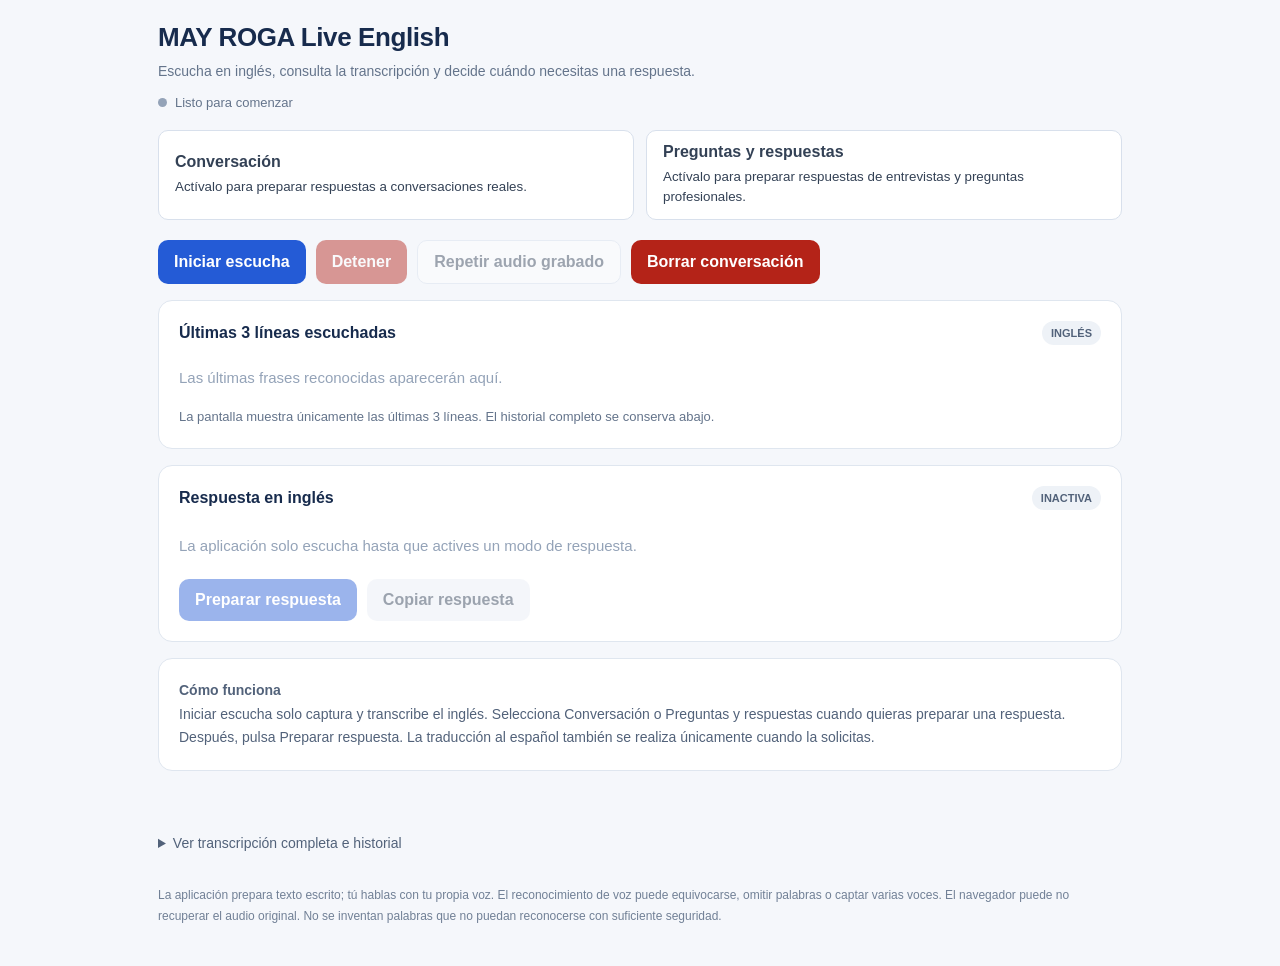
==== commit f86b3e3f: "Update index.html" ====
--- a/index.html
+++ b/index.html
@@ -10,8 +10,7 @@
 :root{font-family:Arial,Helvetica,sans-serif;color:#172b4d;background:#f5f7fb}
 *{box-sizing:border-box}
 body{margin:0;min-height:100vh}
-button,select{font:inherit}
-button{cursor:pointer;border:0;border-radius:10px;padding:12px 16px;font-weight:700}
+button{font:inherit;cursor:pointer;border:0;border-radius:10px;padding:12px 16px;font-weight:700}
 button:disabled{opacity:.45;cursor:not-allowed}
 .app{width:min(1000px,100%);margin:auto;padding:22px 18px 40px}
 header{margin-bottom:18px}
@@ -25,13 +24,13 @@
 .mode.active{border:2px solid #245bd6;background:#eef4ff;color:#1746a2}
 .mode strong{display:block;font-size:16px;margin-bottom:6px}
 .mode small{display:block;font-weight:400;line-height:1.5}
-.controls{display:flex;gap:10px;flex-wrap:wrap;margin-bottom:16px}
+.controls,.actions{display:flex;gap:10px;flex-wrap:wrap;margin-bottom:16px}
 .primary{background:#245bd6;color:white}
 .stop,.delete{background:#b42318;color:white}
 .secondary{background:#e8edf5;color:#24344d}
 .light{background:white;border:1px solid #d8e0ec;color:#334155}
 .panel{background:white;border:1px solid #dfe6ef;border-radius:14px;padding:20px;margin:16px 0}
-.panel-head{display:flex;align-items:center;justify-content:space-between;gap:12px;margin-bottom:18px}
+.panel-head{display:flex;align-items:center;justify-content:space-between;gap:12px;margin-bottom:14px}
 h2{font-size:16px;margin:0}
 .tag{font-size:11px;font-weight:700;color:#52627a;background:#eef2f7;padding:6px 9px;border-radius:20px}
 .transcript{font-size:19px;line-height:1.9;overflow-wrap:anywhere;white-space:pre-wrap}
@@ -41,10 +40,8 @@
 .answer{font-size:22px;line-height:1.8;overflow-wrap:anywhere;white-space:pre-wrap}
 .placeholder{font-size:15px;color:#94a3b8}
 .note{font-size:13px;line-height:1.6;color:#64748b;margin-top:10px;white-space:pre-wrap}
-.actions{display:flex;gap:9px;flex-wrap:wrap;margin-top:16px}
-.settings{display:flex;align-items:center;justify-content:space-between;gap:12px;flex-wrap:wrap}
-.settings label{font-size:14px;line-height:1.6}
-select{max-width:100%;border:1px solid #d8e0ec;background:white;border-radius:9px;padding:11px;color:#24344d}
+.actions{margin-top:15px;margin-bottom:0}
+.settings-note{font-size:14px;line-height:1.7;color:#52627a}
 details{margin-top:18px}
 summary{cursor:pointer;font-size:14px;color:#52627a;padding:10px 0}
 #fullTranscript{font-size:16px;line-height:1.9;white-space:pre-wrap;overflow-wrap:anywhere}
@@ -57,18 +54,18 @@
 <main class="app">
 <header>
 <h1>MAY ROGA Live English</h1>
-<div class="subtitle">Escucha, comprende y encuentra una respuesta en inglés. Tú decides qué decir.</div>
+<div class="subtitle">Escucha en inglés, consulta la transcripción y decide cuándo necesitas una respuesta.</div>
 <div class="status"><span id="statusDot" class="dot"></span><span id="statusText">Listo para comenzar</span></div>
 </header>
 
-<section class="modes" aria-label="Modo de funcionamiento">
-<button type="button" class="mode active" data-mode="conversation" aria-pressed="true">
+<section class="modes" aria-label="Modo de respuestas">
+<button type="button" class="mode" data-mode="conversation" aria-pressed="false">
 <strong>Conversación</strong>
-<small>Para diálogos y conversaciones reales.</small>
+<small>Actívalo para preparar respuestas a conversaciones reales.</small>
 </button>
 <button type="button" class="mode" data-mode="interview" aria-pressed="false">
 <strong>Preguntas y respuestas</strong>
-<small>Para entrevistas y preguntas profesionales.</small>
+<small>Actívalo para preparar respuestas de entrevistas y preguntas profesionales.</small>
 </button>
 </section>
 
@@ -80,40 +77,38 @@
 
 <section class="panel" aria-live="polite">
 <div class="panel-head">
-<h2>Lo que escucho</h2>
-<span id="modeTag" class="tag">CONVERSACIÓN</span>
-</div>
-<div id="liveText" class="transcript"><span class="placeholder">Las frases completas aparecerán aquí, separadas y fáciles de leer.</span></div>
+<h2>Últimas 3 líneas escuchadas</h2>
+<span class="tag">INGLÉS</span>
+</div>
+<div id="liveText" class="transcript"><span class="placeholder">Las últimas frases reconocidas aparecerán aquí.</span></div>
 <div id="interimText" class="interim"></div>
+<div class="note">La pantalla muestra únicamente las últimas 3 líneas. El historial completo se conserva abajo.</div>
 </section>
 
 <section class="panel" aria-live="polite">
 <div class="panel-head">
 <h2>Respuesta en inglés</h2>
-<span class="tag">PROPUESTA</span>
-</div>
-<div id="answerText" class="answer"><span class="placeholder">Aquí aparecerá una respuesta relacionada con lo que escuches.</span></div>
+<span id="answerTag" class="tag">INACTIVA</span>
+</div>
+<div id="answerText" class="answer"><span class="placeholder">La aplicación solo escucha hasta que actives un modo de respuesta.</span></div>
 <div id="answerNote" class="note"></div>
 <div class="actions">
+<button id="suggestBtn" class="primary" type="button" disabled>Preparar respuesta</button>
 <button id="copyBtn" class="secondary" type="button" disabled>Copiar respuesta</button>
-<button id="suggestBtn" class="light" type="button" disabled>Sugerir respuesta</button>
 </div>
 </section>
 
 <section class="panel">
-<div class="settings">
-<label for="responseMode"><strong>Cuándo preparar la respuesta</strong><br><span class="note">Automático: la prepara al reconocer una frase. Manual: tú decides cuándo pedirla.</span></label>
-<select id="responseMode">
-<option value="auto">Automático</option>
-<option value="manual">Manual</option>
-</select>
+<div class="settings-note">
+<strong>Cómo funciona</strong><br>
+Iniciar escucha solo captura y transcribe el inglés. Selecciona Conversación o Preguntas y respuestas cuando quieras preparar una respuesta. Después, pulsa Preparar respuesta. La traducción al español también se realiza únicamente cuando la solicitas.
 </div>
 </section>
 
 <div id="message" class="message" role="status"></div>
 
 <details>
-<summary>Ver transcripción completa</summary>
+<summary>Ver transcripción completa e historial</summary>
 <div id="fullTranscript">Todavía no hay texto reconocido.</div>
 <div class="actions">
 <button id="copyTranscriptBtn" class="light" type="button" disabled>Copiar transcripción</button>
@@ -123,7 +118,7 @@
 </details>
 
 <footer>
-La aplicación muestra respuestas escritas; tú hablas con tu propia voz. Primero intenta reconocer lo que se dice y utiliza el contexto para orientar las sugerencias. El reconocimiento puede equivocarse, omitir palabras o captar ambas voces. Una palabra que no se haya escuchado con claridad no puede garantizarse mediante una reconstrucción automática.
+La aplicación prepara texto escrito; tú hablas con tu propia voz. El reconocimiento de voz puede equivocarse, omitir palabras o captar varias voces. El navegador puede no recuperar el audio original. No se inventan palabras que no puedan reconocerse con suficiente seguridad.
 </footer>
 </main>
 
@@ -133,10 +128,12 @@
 const startBtn=$("startBtn"),stopBtn=$("stopBtn"),clearBtn=$("clearBtn");
 const liveText=$("liveText"),interimText=$("interimText"),answerText=$("answerText"),answerNote=$("answerNote");
 const suggestBtn=$("suggestBtn"),copyBtn=$("copyBtn"),message=$("message");
-const fullTranscript=$("fullTranscript"),copyTranscriptBtn=$("copyTranscriptBtn"),translateBtn=$("translateBtn"),translation=$("translation"),responseMode=$("responseMode");
+const fullTranscript=$("fullTranscript"),copyTranscriptBtn=$("copyTranscriptBtn"),translateBtn=$("translateBtn"),translation=$("translation");
 const SpeechRecognition=window.SpeechRecognition||window.webkitSpeechRecognition;
-let recognition=null,listening=false,stopping=false,mode="conversation";
-let finalLines=[],latestSpeech="",interimSpeech="",requestBusy=false,pendingSpeech="",autoTimer=null,lastRequested="",sessionId=0;
+let recognition=null,listening=false,stopping=false,mode=null;
+let finalLines=[],latestSpeech="",interimSpeech="",requestBusy=false,sessionId=0;
+let audioChunks=[],mediaRecorder=null,microphoneStream=null,audioUrl=null;
+let pendingResponse=false;
 
 function cleanText(s){return String(s||"").replace(/\s+/g," ").trim()}
 function setStatus(text,on=false){$("statusText").textContent=text;$("statusDot").classList.toggle("on",on)}
@@ -145,8 +142,9 @@
 function allText(){return finalLines.join("\n\n")}
 function renderTranscript(){
  liveText.replaceChildren();
- if(!finalLines.length)setPlaceholder(liveText,"Las frases completas aparecerán aquí, separadas y fáciles de leer.");
- else finalLines.forEach(line=>{
+ const visibleLines=finalLines.slice(-3);
+ if(!visibleLines.length)setPlaceholder(liveText,"Las últimas frases reconocidas aparecerán aquí.");
+ else visibleLines.forEach(line=>{
   const div=document.createElement("div");
   div.className="line";
   div.textContent=line;
@@ -155,22 +153,22 @@
  fullTranscript.textContent=allText()||"Todavía no hay texto reconocido.";
  copyTranscriptBtn.disabled=!finalLines.length;
  translateBtn.disabled=!finalLines.length;
- suggestBtn.disabled=!latestSpeech;
+ suggestBtn.disabled=!mode||!latestSpeech||requestBusy;
 }
 function setMode(next){
- if(listening){notify("Detén la escucha antes de cambiar de modo.");return}
+ if(listening){notify("Detén la escucha antes de cambiar el modo.");return}
  mode=next;
  document.querySelectorAll("[data-mode]").forEach(b=>{
   const active=b.dataset.mode===mode;
   b.classList.toggle("active",active);
   b.setAttribute("aria-pressed",String(active));
  });
- $("modeTag").textContent=mode==="conversation"?"CONVERSACIÓN":"PREGUNTAS Y RESPUESTAS";
- answerText.textContent=mode==="conversation"?"Aquí aparecerá una respuesta natural relacionada con la conversación.":"Aquí aparecerá una respuesta relacionada directamente con la pregunta.";
+ $("answerTag").textContent=mode==="conversation"?"CONVERSACIÓN":"PREGUNTAS Y RESPUESTAS";
+ setPlaceholder(answerText,"Modo activado. Pulsa Preparar respuesta cuando quieras una propuesta.");
  answerNote.textContent="";
- translation.textContent="";
- lastRequested="";
- notify("");
+ suggestBtn.disabled=!latestSpeech||requestBusy;
+ copyBtn.disabled=true;
+ notify(mode==="conversation"?"Modo Conversación activado. Las respuestas no se generan automáticamente.":"Modo Preguntas y respuestas activado. Las respuestas no se generan automáticamente.");
 }
 document.querySelectorAll("[data-mode]").forEach(b=>b.addEventListener("click",()=>setMode(b.dataset.mode)));
 
@@ -181,7 +179,6 @@
  recognition.continuous=true;
  recognition.interimResults=true;
  recognition.maxAlternatives=3;
-
  recognition.onstart=()=>{
   listening=true;stopping=false;
   startBtn.disabled=true;stopBtn.disabled=false;
@@ -205,7 +202,8 @@
     latestSpeech=text;
     interim="";
     renderTranscript();
-    if(responseMode.value==="auto")scheduleSuggestion(text);
+    translation.textContent="";
+    suggestBtn.disabled=!mode||requestBusy;
    }else interim+=(interim?" ":"")+text;
   }
   interimSpeech=cleanText(interim);
@@ -215,9 +213,7 @@
   const err=e.error||"unknown";
   if(err==="not-allowed"||err==="service-not-allowed"){
    stopping=true;listening=false;startBtn.disabled=false;stopBtn.disabled=true;
-   setStatus("Micrófono no disponible");
-   notify("Permite el acceso al micrófono en el navegador.");
-   return;
+   setStatus("Micrófono no disponible");notify("Permite el acceso al micrófono en el navegador.");return;
   }
   if(err==="audio-capture"){notify("No se encontró un micrófono disponible.");return}
   if(err==="network"){notify("El reconocimiento de voz tiene un problema de conexión.");return}
@@ -234,18 +230,48 @@
  };
  return true;
 }
+async function startAudioRecording(){
+ if(!navigator.mediaDevices||!navigator.mediaDevices.getUserMedia)return;
+ try{
+  microphoneStream=await navigator.mediaDevices.getUserMedia({audio:true});
+  if(typeof MediaRecorder==="undefined")return;
+  audioChunks=[];
+  mediaRecorder=new MediaRecorder(microphoneStream);
+  mediaRecorder.ondataavailable=e=>{if(e.data&&e.data.size)audioChunks.push(e.data)};
+  mediaRecorder.onstop=()=>{
+   if(!audioChunks.length)return;
+   const blob=new Blob(audioChunks,{type:mediaRecorder.mimeType||"audio/webm"});
+   if(audioUrl)URL.revokeObjectURL(audioUrl);
+   audioUrl=URL.createObjectURL(blob);
+   $("repeatAudioBtn").disabled=false;
+  };
+  mediaRecorder.start();
+ }catch(e){
+  notify("La transcripción puede funcionar sin grabar el audio. Revisa los permisos del micrófono si deseas repetir la grabación.");
+ }
+}
+function stopAudioRecording(){
+ if(mediaRecorder&&mediaRecorder.state!=="inactive"){
+  try{mediaRecorder.stop()}catch(e){}
+ }
+ if(microphoneStream){
+  microphoneStream.getTracks().forEach(track=>track.stop());
+  microphoneStream=null;
+ }
+}
 function startListening(){
  if(listening)return;
  if(!recognition&&!initRecognition())return;
  stopping=false;
+ startAudioRecording();
  try{recognition.start()}
  catch(e){notify("No se pudo iniciar. Comprueba los permisos del micrófono.");setStatus("Listo para comenzar")}
 }
 function stopListening(){
  if(!recognition||!listening)return;
  stopping=true;listening=false;
- if(autoTimer){clearTimeout(autoTimer);autoTimer=null}
  try{recognition.stop()}catch(e){}
+ stopAudioRecording();
  startBtn.disabled=false;stopBtn.disabled=true;setStatus("Escucha detenida");
 }
 startBtn.addEventListener("click",startListening);
@@ -253,39 +279,36 @@
 
 function clearConversation(){
  sessionId++;
- if(autoTimer){clearTimeout(autoTimer);autoTimer=null}
- pendingSpeech="";lastRequested="";latestSpeech="";interimSpeech="";
- finalLines=[];
+ finalLines=[];latestSpeech="";interimSpeech="";
+ requestBusy=false;pendingResponse=false;
  answerNote.textContent="";translation.textContent="";interimText.textContent="";
- setPlaceholder(answerText,"Aquí aparecerá una respuesta relacionada con lo que escuches.");
+ setPlaceholder(answerText,mode?"Modo activado. Pulsa Preparar respuesta cuando quieras una propuesta.":"La aplicación solo escucha hasta que actives un modo de respuesta.");
  copyBtn.disabled=true;
+ if(audioUrl){URL.revokeObjectURL(audioUrl);audioUrl=null}
+ audioChunks=[];
+ if(mediaRecorder&&mediaRecorder.state!=="inactive"){try{mediaRecorder.stop()}catch(e){}}
+ if(microphoneStream){microphoneStream.getTracks().forEach(t=>t.stop());microphoneStream=null}
+ $("repeatAudioBtn").disabled=true;
  renderTranscript();
- notify("Conversación borrada.");
+ notify("Transcripción y respuesta borradas.");
 }
 clearBtn.addEventListener("click",clearConversation);
 
-function scheduleSuggestion(text){
- if(autoTimer)clearTimeout(autoTimer);
- autoTimer=setTimeout(()=>requestSuggestion(text),850);
-}
-async function requestSuggestion(text){
- text=cleanText(text||latestSpeech);
+async function requestSuggestion(){
+ const text=cleanText(latestSpeech);
+ if(!mode){notify("Primero activa Conversación o Preguntas y respuestas.");return}
  if(!text){notify("Primero debes escuchar una frase o pregunta.");return}
- if(requestBusy){pendingSpeech=text;return}
- if(text===lastRequested&&responseMode.value==="auto")return;
- requestBusy=true;lastRequested=text;
+ if(requestBusy){notify("Espera a que termine la solicitud actual.");return}
+ requestBusy=true;
  const currentSession=sessionId;
  suggestBtn.disabled=true;
  answerNote.textContent="Preparando una respuesta relacionada con lo escuchado…";
- const instructions=mode==="conversation"
- ?"MODE: REAL CONVERSATION. Reply only to the latest recognized speech. Stay strictly on the same topic. Do not introduce unrelated words, subjects, facts, stories, or questions. Never invent personal details for the user. If the speech is unclear, recommend a short polite clarification."
- :"MODE: INTERVIEW AND QUESTIONS/ANSWERS. Respond directly to the recognized question or interview topic. Stay strictly on that topic. Do not introduce unrelated subjects, facts, qualifications, or personal experiences. Never invent details about the user. If the question is unclear, suggest asking the interviewer to repeat or clarify.";
- const context=instructions+"\nRecent recognized speech for context:\n"+finalLines.slice(-7,-1).join("\n");
+ const context=finalLines.slice(-7,-1).join("\n");
  try{
   const res=await fetch("/api/respond",{
    method:"POST",
    headers:{"Content-Type":"application/json"},
-   body:JSON.stringify({transcript:text,context})
+   body:JSON.stringify({transcript:text,context,mode})
   });
   const data=await res.json();
   if(!res.ok)throw new Error(data.detail||"No se pudo obtener una respuesta.");
@@ -298,17 +321,11 @@
   if(currentSession===sessionId)answerNote.textContent=e.message||"No se pudo conectar con el servicio de respuestas.";
  }finally{
   requestBusy=false;
-  suggestBtn.disabled=!latestSpeech;
-  if(pendingSpeech){
-   const next=pendingSpeech;pendingSpeech="";
-   if(responseMode.value==="auto"&&next!==text)requestSuggestion(next);
-  }
+  suggestBtn.disabled=!mode||!latestSpeech;
  }
 }
-suggestBtn.addEventListener("click",()=>requestSuggestion(latestSpeech));
-responseMode.addEventListener("change",()=>{
- if(responseMode.value==="auto"&&latestSpeech)scheduleSuggestion(latestSpeech);
-});
+suggestBtn.addEventListener("click",requestSuggestion);
+
 async function copyText(text,success){
  if(!text)return;
  try{await navigator.clipboard.writeText(text);notify(success)}
@@ -320,7 +337,8 @@
 translateBtn.addEventListener("click",async()=>{
  const text=allText();
  if(!text)return;
- translateBtn.disabled=true;translation.textContent="Traduciendo al español…";
+ translateBtn.disabled=true;
+ translation.textContent="Traduciendo al español…";
  const currentSession=sessionId;
  try{
   const res=await fetch("/api/translate",{
@@ -335,12 +353,28 @@
   if(currentSession===sessionId)translation.textContent=e.message||"Error de traducción.";
  }finally{translateBtn.disabled=!finalLines.length}
 });
+
 window.addEventListener("beforeunload",()=>{
  if(recognition){stopping=true;listening=false;try{recognition.stop()}catch(e){}}
+ stopAudioRecording();
+ if(audioUrl)URL.revokeObjectURL(audioUrl);
 });
 fetch("/api/health").then(r=>r.json()).then(data=>{
  if(!data.gemini_configured&&!data.openai_fallback_configured)notify("Configura GEMINI_API_KEY u OPENAI_API_KEY en Render.");
 }).catch(()=>{});
+
+const repeatButton=document.createElement("button");
+repeatButton.id="repeatAudioBtn";
+repeatButton.type="button";
+repeatButton.className="light";
+repeatButton.textContent="Repetir audio grabado";
+repeatButton.disabled=true;
+$("startBtn").parentElement.insertBefore(repeatButton,$("clearBtn"));
+repeatButton.addEventListener("click",()=>{
+ if(!audioUrl){notify("Todavía no hay una grabación disponible.");return}
+ const audio=new Audio(audioUrl);
+ audio.play().catch(()=>notify("No se pudo reproducir la grabación."));
+});
 </script>
 </body>
 </html>
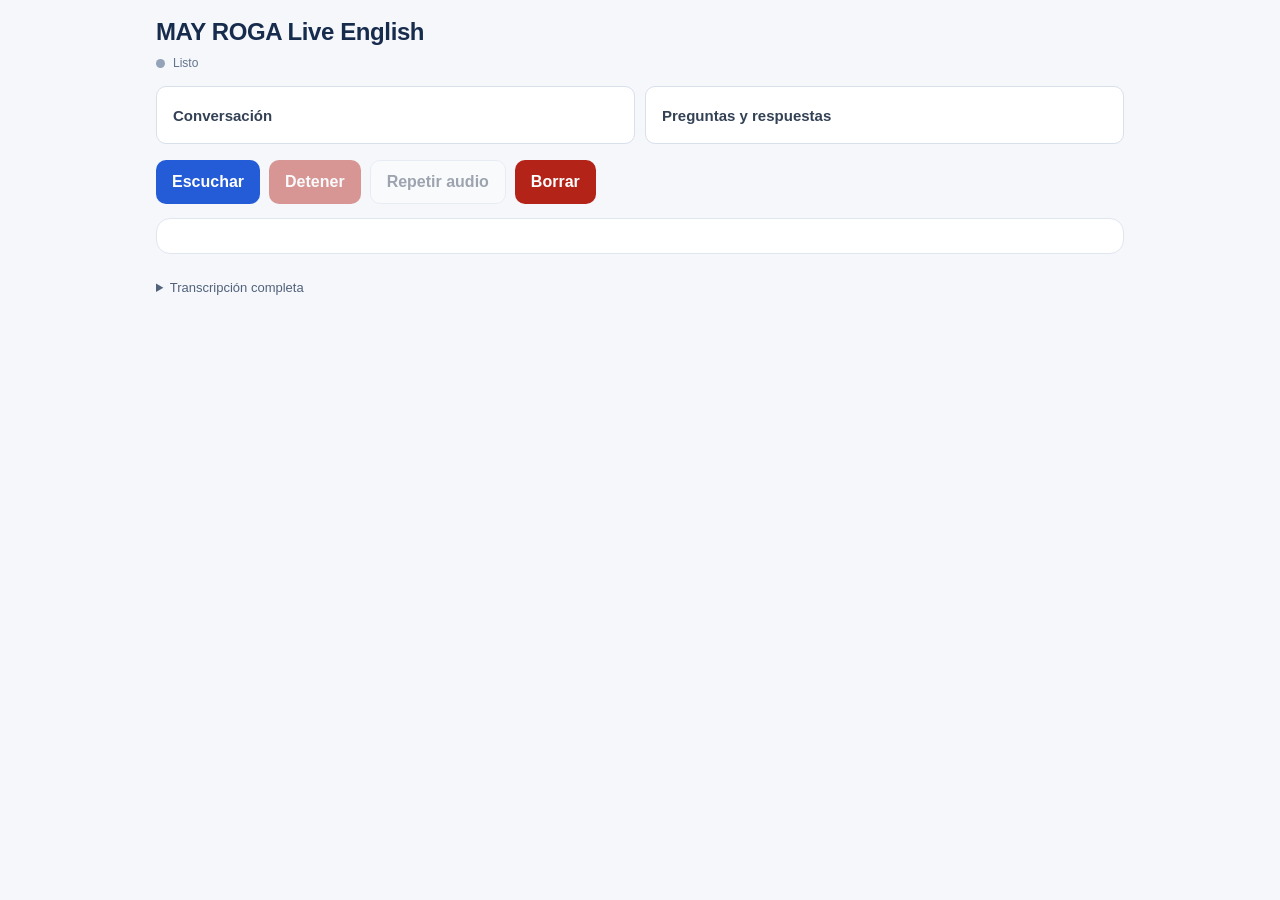
==== commit 73dcf004: "Update index.html" ====
--- a/index.html
+++ b/index.html
@@ -12,85 +12,82 @@
 body{margin:0;min-height:100vh}
 button{font:inherit;cursor:pointer;border:0;border-radius:10px;padding:12px 16px;font-weight:700}
 button:disabled{opacity:.45;cursor:not-allowed}
-.app{width:min(1000px,100%);margin:auto;padding:22px 18px 40px}
-header{margin-bottom:18px}
-h1{font-size:26px;margin:0 0 7px;letter-spacing:-.4px}
-.subtitle{font-size:14px;color:#64748b;line-height:1.6}
-.status{display:flex;align-items:center;gap:8px;font-size:13px;color:#64748b;margin-top:13px}
+.app{width:min(1000px,100%);margin:auto;padding:18px 16px 30px}
+header{margin-bottom:14px}
+h1{font-size:24px;margin:0;letter-spacing:-.4px}
+.status{display:flex;align-items:center;gap:8px;font-size:12px;color:#64748b;margin-top:10px}
 .dot{width:9px;height:9px;border-radius:50%;background:#94a3b8;flex:none}
 .dot.on{background:#16a34a}
-.modes{display:grid;grid-template-columns:1fr 1fr;gap:12px;margin:20px 0}
-.mode{background:white;border:1px solid #d8e0ec;color:#334155;text-align:left;min-height:78px}
+.modes{display:grid;grid-template-columns:1fr 1fr;gap:10px;margin:16px 0}
+.mode{background:white;border:1px solid #d8e0ec;color:#334155;text-align:left;min-height:58px}
 .mode.active{border:2px solid #245bd6;background:#eef4ff;color:#1746a2}
-.mode strong{display:block;font-size:16px;margin-bottom:6px}
-.mode small{display:block;font-weight:400;line-height:1.5}
-.controls,.actions{display:flex;gap:10px;flex-wrap:wrap;margin-bottom:16px}
+.mode strong{display:block;font-size:15px}
+.controls,.actions{display:flex;gap:9px;flex-wrap:wrap;margin-bottom:12px}
 .primary{background:#245bd6;color:white}
 .stop,.delete{background:#b42318;color:white}
 .secondary{background:#e8edf5;color:#24344d}
 .light{background:white;border:1px solid #d8e0ec;color:#334155}
-.panel{background:white;border:1px solid #dfe6ef;border-radius:14px;padding:20px;margin:16px 0}
-.panel-head{display:flex;align-items:center;justify-content:space-between;gap:12px;margin-bottom:14px}
-h2{font-size:16px;margin:0}
-.tag{font-size:11px;font-weight:700;color:#52627a;background:#eef2f7;padding:6px 9px;border-radius:20px}
-.transcript{font-size:19px;line-height:1.9;overflow-wrap:anywhere;white-space:pre-wrap}
-.line{padding:13px 0 17px;border-bottom:1px solid #e8edf4}
-.line:last-child{border-bottom:0}
-.interim{font-size:16px;line-height:1.7;color:#64748b;margin-top:12px;white-space:pre-wrap;overflow-wrap:anywhere}
-.answer{font-size:22px;line-height:1.8;overflow-wrap:anywhere;white-space:pre-wrap}
+.panel{background:white;border:1px solid #dfe6ef;border-radius:14px;padding:17px;margin:14px 0}
+.panel-head{display:flex;align-items:center;justify-content:space-between;gap:12px;margin-bottom:10px}
+h2{font-size:15px;margin:0}
+.tag{font-size:10px;font-weight:700;color:#52627a;background:#eef2f7;padding:5px 8px;border-radius:20px}
+.transcript{font-size:21px;line-height:1.7;overflow-wrap:anywhere;white-space:pre-wrap}
+.line{padding:15px 13px;margin:0 0 12px;border-radius:12px;background:#f7f9fc;border:1px solid #e8edf4;overflow-wrap:anywhere}
+.line:last-child{margin-bottom:0}
+.line.new{background:#e8f9ed;border:1px solid #9bd9aa;box-shadow:0 0 13px rgba(34,197,94,.22);color:#14532d}
+.interim{display:none}
+.answer{font-size:21px;line-height:1.7;overflow-wrap:anywhere;white-space:pre-wrap}
 .placeholder{font-size:15px;color:#94a3b8}
-.note{font-size:13px;line-height:1.6;color:#64748b;margin-top:10px;white-space:pre-wrap}
-.actions{margin-top:15px;margin-bottom:0}
-.settings-note{font-size:14px;line-height:1.7;color:#52627a}
-details{margin-top:18px}
-summary{cursor:pointer;font-size:14px;color:#52627a;padding:10px 0}
-#fullTranscript{font-size:16px;line-height:1.9;white-space:pre-wrap;overflow-wrap:anywhere}
-.message{font-size:13px;line-height:1.6;color:#52627a;min-height:20px;margin:12px 0}
-footer{font-size:12px;line-height:1.7;color:#718096;margin-top:24px}
-@media(max-width:520px){.app{padding:17px 12px 30px}h1{font-size:23px}.panel{padding:15px}.answer{font-size:20px}.transcript{font-size:17px}.modes{gap:8px}.mode{padding:12px 10px}}
+.note{font-size:13px;line-height:1.6;color:#64748b;margin-top:9px;white-space:pre-wrap}
+.actions{margin-top:13px;margin-bottom:0}
+details{margin-top:16px}
+summary{cursor:pointer;font-size:13px;color:#52627a;padding:10px 0}
+#fullTranscript{font-size:16px;line-height:1.8;white-space:pre-wrap;overflow-wrap:anywhere}
+.message{font-size:12px;line-height:1.5;color:#52627a;min-height:0;margin:8px 0}
+.message:empty{display:none}
+#answerPanel[hidden]{display:none}
+@media(max-width:520px){
+.app{padding:14px 10px 24px}
+h1{font-size:22px}
+.panel{padding:12px}
+.transcript,.answer{font-size:19px}
+.modes{gap:7px}
+.mode{padding:11px 9px}
+.controls{gap:7px}
+.controls button,.actions button{padding:11px 12px}
+}
 </style>
 </head>
 <body>
 <main class="app">
 <header>
 <h1>MAY ROGA Live English</h1>
-<div class="subtitle">Escucha en inglés, consulta la transcripción y decide cuándo necesitas una respuesta.</div>
-<div class="status"><span id="statusDot" class="dot"></span><span id="statusText">Listo para comenzar</span></div>
+<div class="status"><span id="statusDot" class="dot"></span><span id="statusText">Listo</span></div>
 </header>
 
-<section class="modes" aria-label="Modo de respuestas">
-<button type="button" class="mode" data-mode="conversation" aria-pressed="false">
-<strong>Conversación</strong>
-<small>Actívalo para preparar respuestas a conversaciones reales.</small>
-</button>
-<button type="button" class="mode" data-mode="interview" aria-pressed="false">
-<strong>Preguntas y respuestas</strong>
-<small>Actívalo para preparar respuestas de entrevistas y preguntas profesionales.</small>
-</button>
+<section class="modes" aria-label="Modo">
+<button type="button" class="mode" data-mode="conversation" aria-pressed="false"><strong>Conversación</strong></button>
+<button type="button" class="mode" data-mode="interview" aria-pressed="false"><strong>Preguntas y respuestas</strong></button>
 </section>
 
 <div class="controls">
-<button id="startBtn" class="primary" type="button">Iniciar escucha</button>
+<button id="startBtn" class="primary" type="button">Escuchar</button>
 <button id="stopBtn" class="stop" type="button" disabled>Detener</button>
-<button id="clearBtn" class="delete" type="button">Borrar conversación</button>
+<button id="repeatAudioBtn" class="light" type="button" disabled>Repetir audio</button>
+<button id="clearBtn" class="delete" type="button">Borrar</button>
 </div>
 
 <section class="panel" aria-live="polite">
-<div class="panel-head">
-<h2>Últimas 3 líneas escuchadas</h2>
-<span class="tag">INGLÉS</span>
-</div>
-<div id="liveText" class="transcript"><span class="placeholder">Las últimas frases reconocidas aparecerán aquí.</span></div>
+<div id="liveText" class="transcript"></div>
 <div id="interimText" class="interim"></div>
-<div class="note">La pantalla muestra únicamente las últimas 3 líneas. El historial completo se conserva abajo.</div>
 </section>
 
-<section class="panel" aria-live="polite">
+<section id="answerPanel" class="panel" hidden aria-live="polite">
 <div class="panel-head">
 <h2>Respuesta en inglés</h2>
-<span id="answerTag" class="tag">INACTIVA</span>
+<span id="answerTag" class="tag"></span>
 </div>
-<div id="answerText" class="answer"><span class="placeholder">La aplicación solo escucha hasta que actives un modo de respuesta.</span></div>
+<div id="answerText" class="answer"></div>
 <div id="answerNote" class="note"></div>
 <div class="actions">
 <button id="suggestBtn" class="primary" type="button" disabled>Preparar respuesta</button>
@@ -98,17 +95,10 @@
 </div>
 </section>
 
-<section class="panel">
-<div class="settings-note">
-<strong>Cómo funciona</strong><br>
-Iniciar escucha solo captura y transcribe el inglés. Selecciona Conversación o Preguntas y respuestas cuando quieras preparar una respuesta. Después, pulsa Preparar respuesta. La traducción al español también se realiza únicamente cuando la solicitas.
-</div>
-</section>
-
 <div id="message" class="message" role="status"></div>
 
 <details>
-<summary>Ver transcripción completa e historial</summary>
+<summary>Transcripción completa</summary>
 <div id="fullTranscript">Todavía no hay texto reconocido.</div>
 <div class="actions">
 <button id="copyTranscriptBtn" class="light" type="button" disabled>Copiar transcripción</button>
@@ -116,64 +106,77 @@
 </div>
 <div id="translation" class="note"></div>
 </details>
-
-<footer>
-La aplicación prepara texto escrito; tú hablas con tu propia voz. El reconocimiento de voz puede equivocarse, omitir palabras o captar varias voces. El navegador puede no recuperar el audio original. No se inventan palabras que no puedan reconocerse con suficiente seguridad.
-</footer>
 </main>
 
 <script>
 "use strict";
 const $=id=>document.getElementById(id);
 const startBtn=$("startBtn"),stopBtn=$("stopBtn"),clearBtn=$("clearBtn");
-const liveText=$("liveText"),interimText=$("interimText"),answerText=$("answerText"),answerNote=$("answerNote");
-const suggestBtn=$("suggestBtn"),copyBtn=$("copyBtn"),message=$("message");
-const fullTranscript=$("fullTranscript"),copyTranscriptBtn=$("copyTranscriptBtn"),translateBtn=$("translateBtn"),translation=$("translation");
+const liveText=$("liveText"),interimText=$("interimText");
+const answerText=$("answerText"),answerNote=$("answerNote");
+const answerPanel=$("answerPanel"),suggestBtn=$("suggestBtn"),copyBtn=$("copyBtn");
+const message=$("message"),fullTranscript=$("fullTranscript");
+const copyTranscriptBtn=$("copyTranscriptBtn"),translateBtn=$("translateBtn"),translation=$("translation");
+const repeatAudioBtn=$("repeatAudioBtn");
 const SpeechRecognition=window.SpeechRecognition||window.webkitSpeechRecognition;
 let recognition=null,listening=false,stopping=false,mode=null;
 let finalLines=[],latestSpeech="",interimSpeech="",requestBusy=false,sessionId=0;
 let audioChunks=[],mediaRecorder=null,microphoneStream=null,audioUrl=null;
-let pendingResponse=false;
 
 function cleanText(s){return String(s||"").replace(/\s+/g," ").trim()}
 function setStatus(text,on=false){$("statusText").textContent=text;$("statusDot").classList.toggle("on",on)}
 function notify(text){message.textContent=text}
-function setPlaceholder(el,text){el.replaceChildren();const span=document.createElement("span");span.className="placeholder";span.textContent=text;el.appendChild(span)}
 function allText(){return finalLines.join("\n\n")}
+
 function renderTranscript(){
  liveText.replaceChildren();
- const visibleLines=finalLines.slice(-3);
- if(!visibleLines.length)setPlaceholder(liveText,"Las últimas frases reconocidas aparecerán aquí.");
- else visibleLines.forEach(line=>{
-  const div=document.createElement("div");
-  div.className="line";
-  div.textContent=line;
-  liveText.appendChild(div);
- });
+ const visible=finalLines.slice(-2);
+ if(interimSpeech){
+  const old=visible.slice(-1);
+  old.forEach(line=>{
+   const div=document.createElement("div");
+   div.className="line";
+   div.textContent=line;
+   liveText.appendChild(div);
+  });
+  const current=document.createElement("div");
+  current.className="line new";
+  current.textContent=interimSpeech;
+  liveText.appendChild(current);
+ }else if(visible.length){
+  visible.forEach((line,index)=>{
+   const div=document.createElement("div");
+   div.className="line"+(index===visible.length-1?" new":"");
+   div.textContent=line;
+   liveText.appendChild(div);
+  });
+ }
  fullTranscript.textContent=allText()||"Todavía no hay texto reconocido.";
  copyTranscriptBtn.disabled=!finalLines.length;
  translateBtn.disabled=!finalLines.length;
  suggestBtn.disabled=!mode||!latestSpeech||requestBusy;
 }
+
 function setMode(next){
- if(listening){notify("Detén la escucha antes de cambiar el modo.");return}
+ if(listening){notify("Detén la escucha antes de cambiar de modo.");return}
  mode=next;
  document.querySelectorAll("[data-mode]").forEach(b=>{
   const active=b.dataset.mode===mode;
   b.classList.toggle("active",active);
   b.setAttribute("aria-pressed",String(active));
  });
+ answerPanel.hidden=false;
  $("answerTag").textContent=mode==="conversation"?"CONVERSACIÓN":"PREGUNTAS Y RESPUESTAS";
- setPlaceholder(answerText,"Modo activado. Pulsa Preparar respuesta cuando quieras una propuesta.");
+ answerText.textContent="";
  answerNote.textContent="";
+ copyBtn.disabled=true;
  suggestBtn.disabled=!latestSpeech||requestBusy;
- copyBtn.disabled=true;
- notify(mode==="conversation"?"Modo Conversación activado. Las respuestas no se generan automáticamente.":"Modo Preguntas y respuestas activado. Las respuestas no se generan automáticamente.");
+ notify("");
 }
 document.querySelectorAll("[data-mode]").forEach(b=>b.addEventListener("click",()=>setMode(b.dataset.mode)));
 
 function initRecognition(){
- if(!SpeechRecognition){notify("Este navegador no ofrece reconocimiento de voz. Prueba Chrome actualizado.");return false}
+ if(!SpeechRecognition){notify("El navegador no ofrece reconocimiento de voz.");return false}
  recognition=new SpeechRecognition();
  recognition.lang="en-US";
  recognition.continuous=true;
@@ -182,7 +185,7 @@
  recognition.onstart=()=>{
   listening=true;stopping=false;
   startBtn.disabled=true;stopBtn.disabled=false;
-  setStatus("Escuchando en inglés…",true);
+  setStatus("Escuchando",true);
   notify("");
  };
  recognition.onresult=e=>{
@@ -197,26 +200,26 @@
    }else text=cleanText(result[0].transcript);
    if(!text)continue;
    if(result.isFinal){
-    const previous=finalLines[finalLines.length-1]||"";
-    if(text!==previous)finalLines.push(text);
+    if(text!==finalLines[finalLines.length-1])finalLines.push(text);
     latestSpeech=text;
     interim="";
-    renderTranscript();
     translation.textContent="";
-    suggestBtn.disabled=!mode||requestBusy;
-   }else interim+=(interim?" ":"")+text;
+   }else{
+    interim+=(interim?" ":"")+text;
+   }
   }
   interimSpeech=cleanText(interim);
-  interimText.textContent=interimSpeech?"Escuchando: "+interimSpeech:"";
+  renderTranscript();
+  suggestBtn.disabled=!mode||!latestSpeech||requestBusy;
  };
  recognition.onerror=e=>{
   const err=e.error||"unknown";
   if(err==="not-allowed"||err==="service-not-allowed"){
    stopping=true;listening=false;startBtn.disabled=false;stopBtn.disabled=true;
-   setStatus("Micrófono no disponible");notify("Permite el acceso al micrófono en el navegador.");return;
+   setStatus("Micrófono no disponible");notify("Permite el acceso al micrófono.");return;
   }
-  if(err==="audio-capture"){notify("No se encontró un micrófono disponible.");return}
-  if(err==="network"){notify("El reconocimiento de voz tiene un problema de conexión.");return}
+  if(err==="audio-capture"){notify("No se encontró un micrófono.");return}
+  if(err==="network"){notify("Problema de conexión del reconocimiento.");return}
   if(err!=="no-speech"&&err!=="aborted")notify("Problema de reconocimiento: "+err);
  };
  recognition.onend=()=>{
@@ -225,39 +228,35 @@
    catch(e){setTimeout(()=>{if(listening&&!stopping){try{recognition.start()}catch(_){}}},600)}
   }else{
    listening=false;startBtn.disabled=false;stopBtn.disabled=true;
-   setStatus("Escucha detenida");
+   setStatus("Detenido");
   }
  };
  return true;
 }
+
 async function startAudioRecording(){
  if(!navigator.mediaDevices||!navigator.mediaDevices.getUserMedia)return;
  try{
   microphoneStream=await navigator.mediaDevices.getUserMedia({audio:true});
+  if(!listening&&stopping){microphoneStream.getTracks().forEach(t=>t.stop());microphoneStream=null;return}
   if(typeof MediaRecorder==="undefined")return;
   audioChunks=[];
   mediaRecorder=new MediaRecorder(microphoneStream);
   mediaRecorder.ondataavailable=e=>{if(e.data&&e.data.size)audioChunks.push(e.data)};
   mediaRecorder.onstop=()=>{
-   if(!audioChunks.length)return;
-   const blob=new Blob(audioChunks,{type:mediaRecorder.mimeType||"audio/webm"});
-   if(audioUrl)URL.revokeObjectURL(audioUrl);
-   audioUrl=URL.createObjectURL(blob);
-   $("repeatAudioBtn").disabled=false;
+   if(audioChunks.length){
+    const blob=new Blob(audioChunks,{type:mediaRecorder.mimeType||"audio/webm"});
+    if(audioUrl)URL.revokeObjectURL(audioUrl);
+    audioUrl=URL.createObjectURL(blob);
+    repeatAudioBtn.disabled=false;
+   }
   };
   mediaRecorder.start();
- }catch(e){
-  notify("La transcripción puede funcionar sin grabar el audio. Revisa los permisos del micrófono si deseas repetir la grabación.");
- }
+ }catch(e){}
 }
 function stopAudioRecording(){
- if(mediaRecorder&&mediaRecorder.state!=="inactive"){
-  try{mediaRecorder.stop()}catch(e){}
- }
- if(microphoneStream){
-  microphoneStream.getTracks().forEach(track=>track.stop());
-  microphoneStream=null;
- }
+ if(mediaRecorder&&mediaRecorder.state!=="inactive"){try{mediaRecorder.stop()}catch(e){}}
+ if(microphoneStream){microphoneStream.getTracks().forEach(t=>t.stop());microphoneStream=null}
 }
 function startListening(){
  if(listening)return;
@@ -265,14 +264,14 @@
  stopping=false;
  startAudioRecording();
  try{recognition.start()}
- catch(e){notify("No se pudo iniciar. Comprueba los permisos del micrófono.");setStatus("Listo para comenzar")}
+ catch(e){notify("No se pudo iniciar el micrófono.");setStatus("Listo")}
 }
 function stopListening(){
  if(!recognition||!listening)return;
  stopping=true;listening=false;
  try{recognition.stop()}catch(e){}
  stopAudioRecording();
- startBtn.disabled=false;stopBtn.disabled=true;setStatus("Escucha detenida");
+ startBtn.disabled=false;stopBtn.disabled=true;setStatus("Detenido");
 }
 startBtn.addEventListener("click",startListening);
 stopBtn.addEventListener("click",stopListening);
@@ -280,29 +279,29 @@
 function clearConversation(){
  sessionId++;
  finalLines=[];latestSpeech="";interimSpeech="";
- requestBusy=false;pendingResponse=false;
- answerNote.textContent="";translation.textContent="";interimText.textContent="";
- setPlaceholder(answerText,mode?"Modo activado. Pulsa Preparar respuesta cuando quieras una propuesta.":"La aplicación solo escucha hasta que actives un modo de respuesta.");
+ requestBusy=false;
+ answerNote.textContent="";answerText.textContent="";
+ translation.textContent="";interimText.textContent="";
  copyBtn.disabled=true;
  if(audioUrl){URL.revokeObjectURL(audioUrl);audioUrl=null}
  audioChunks=[];
  if(mediaRecorder&&mediaRecorder.state!=="inactive"){try{mediaRecorder.stop()}catch(e){}}
  if(microphoneStream){microphoneStream.getTracks().forEach(t=>t.stop());microphoneStream=null}
- $("repeatAudioBtn").disabled=true;
+ repeatAudioBtn.disabled=true;
  renderTranscript();
- notify("Transcripción y respuesta borradas.");
+ notify("");
 }
 clearBtn.addEventListener("click",clearConversation);
 
 async function requestSuggestion(){
  const text=cleanText(latestSpeech);
- if(!mode){notify("Primero activa Conversación o Preguntas y respuestas.");return}
- if(!text){notify("Primero debes escuchar una frase o pregunta.");return}
- if(requestBusy){notify("Espera a que termine la solicitud actual.");return}
+ if(!mode){notify("Activa Conversación o Preguntas y respuestas.");return}
+ if(!text){notify("Todavía no hay una frase reconocida.");return}
+ if(requestBusy)return;
  requestBusy=true;
  const currentSession=sessionId;
  suggestBtn.disabled=true;
- answerNote.textContent="Preparando una respuesta relacionada con lo escuchado…";
+ answerNote.textContent="Preparando…";
  const context=finalLines.slice(-7,-1).join("\n");
  try{
   const res=await fetch("/api/respond",{
@@ -311,14 +310,14 @@
    body:JSON.stringify({transcript:text,context,mode})
   });
   const data=await res.json();
-  if(!res.ok)throw new Error(data.detail||"No se pudo obtener una respuesta.");
+  if(!res.ok)throw new Error(data.detail||"No se pudo obtener la respuesta.");
   if(currentSession===sessionId){
-   answerText.textContent=cleanText(data.answer)||"No se recibió una respuesta útil.";
+   answerText.textContent=cleanText(data.answer);
    answerNote.textContent=data.note||"";
    copyBtn.disabled=!cleanText(data.answer);
   }
  }catch(e){
-  if(currentSession===sessionId)answerNote.textContent=e.message||"No se pudo conectar con el servicio de respuestas.";
+  if(currentSession===sessionId)answerNote.textContent=e.message||"Error de conexión.";
  }finally{
   requestBusy=false;
   suggestBtn.disabled=!mode||!latestSpeech;
@@ -329,7 +328,7 @@
 async function copyText(text,success){
  if(!text)return;
  try{await navigator.clipboard.writeText(text);notify(success)}
- catch(e){notify("No se pudo copiar automáticamente. Selecciona el texto y cópialo.")}
+ catch(e){notify("No se pudo copiar. Selecciona el texto y cópialo.")}
 }
 copyBtn.addEventListener("click",()=>copyText(answerText.textContent.trim(),"Respuesta copiada."));
 copyTranscriptBtn.addEventListener("click",()=>copyText(allText(),"Transcripción copiada."));
@@ -338,7 +337,7 @@
  const text=allText();
  if(!text)return;
  translateBtn.disabled=true;
- translation.textContent="Traduciendo al español…";
+ translation.textContent="Traduciendo…";
  const currentSession=sessionId;
  try{
   const res=await fetch("/api/translate",{
@@ -348,10 +347,16 @@
   });
   const data=await res.json();
   if(!res.ok)throw new Error(data.detail||"No se pudo traducir.");
-  if(currentSession===sessionId)translation.textContent=data.translation||"No se recibió traducción.";
+  if(currentSession===sessionId)translation.textContent=data.translation||"";
  }catch(e){
   if(currentSession===sessionId)translation.textContent=e.message||"Error de traducción.";
  }finally{translateBtn.disabled=!finalLines.length}
+});
+
+repeatAudioBtn.addEventListener("click",()=>{
+ if(!audioUrl)return;
+ const audio=new Audio(audioUrl);
+ audio.play().catch(()=>notify("No se pudo reproducir la grabación."));
 });
 
 window.addEventListener("beforeunload",()=>{
@@ -360,21 +365,9 @@
  if(audioUrl)URL.revokeObjectURL(audioUrl);
 });
 fetch("/api/health").then(r=>r.json()).then(data=>{
- if(!data.gemini_configured&&!data.openai_fallback_configured)notify("Configura GEMINI_API_KEY u OPENAI_API_KEY en Render.");
+ if(!data.gemini_configured&&!data.openai_fallback_configured)notify("Configura las claves de IA en Render.");
 }).catch(()=>{});
-
-const repeatButton=document.createElement("button");
-repeatButton.id="repeatAudioBtn";
-repeatButton.type="button";
-repeatButton.className="light";
-repeatButton.textContent="Repetir audio grabado";
-repeatButton.disabled=true;
-$("startBtn").parentElement.insertBefore(repeatButton,$("clearBtn"));
-repeatButton.addEventListener("click",()=>{
- if(!audioUrl){notify("Todavía no hay una grabación disponible.");return}
- const audio=new Audio(audioUrl);
- audio.play().catch(()=>notify("No se pudo reproducir la grabación."));
-});
+renderTranscript();
 </script>
 </body>
 </html>
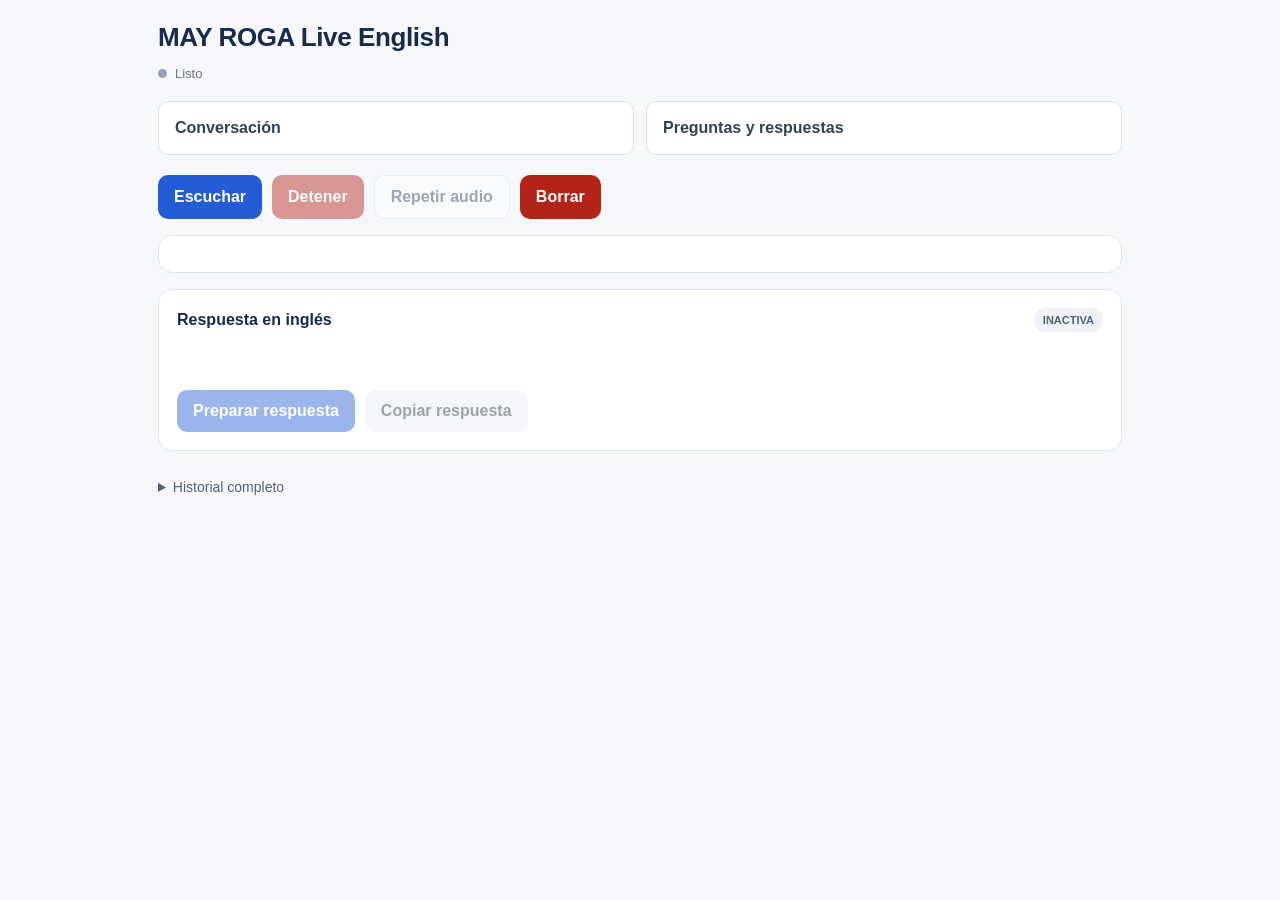
==== commit e639a861: "Update index.html" ====
--- a/index.html
+++ b/index.html
@@ -12,50 +12,40 @@
 body{margin:0;min-height:100vh}
 button{font:inherit;cursor:pointer;border:0;border-radius:10px;padding:12px 16px;font-weight:700}
 button:disabled{opacity:.45;cursor:not-allowed}
-.app{width:min(1000px,100%);margin:auto;padding:18px 16px 30px}
-header{margin-bottom:14px}
-h1{font-size:24px;margin:0;letter-spacing:-.4px}
-.status{display:flex;align-items:center;gap:8px;font-size:12px;color:#64748b;margin-top:10px}
+.app{width:min(1000px,100%);margin:auto;padding:22px 18px 40px}
+header{margin-bottom:18px}
+h1{font-size:26px;margin:0 0 7px;letter-spacing:-.4px}
+.status{display:flex;align-items:center;gap:8px;font-size:13px;color:#64748b;margin-top:13px}
 .dot{width:9px;height:9px;border-radius:50%;background:#94a3b8;flex:none}
 .dot.on{background:#16a34a}
-.modes{display:grid;grid-template-columns:1fr 1fr;gap:10px;margin:16px 0}
-.mode{background:white;border:1px solid #d8e0ec;color:#334155;text-align:left;min-height:58px}
+.modes{display:grid;grid-template-columns:1fr 1fr;gap:12px;margin:20px 0}
+.mode{background:white;border:1px solid #d8e0ec;color:#334155;text-align:left;min-height:54px}
 .mode.active{border:2px solid #245bd6;background:#eef4ff;color:#1746a2}
-.mode strong{display:block;font-size:15px}
-.controls,.actions{display:flex;gap:9px;flex-wrap:wrap;margin-bottom:12px}
+.mode strong{display:block;font-size:16px}
+.controls,.actions{display:flex;gap:10px;flex-wrap:wrap;margin-bottom:16px}
 .primary{background:#245bd6;color:white}
 .stop,.delete{background:#b42318;color:white}
 .secondary{background:#e8edf5;color:#24344d}
 .light{background:white;border:1px solid #d8e0ec;color:#334155}
-.panel{background:white;border:1px solid #dfe6ef;border-radius:14px;padding:17px;margin:14px 0}
+.panel{background:white;border:1px solid #dfe6ef;border-radius:14px;padding:18px;margin:16px 0}
 .panel-head{display:flex;align-items:center;justify-content:space-between;gap:12px;margin-bottom:10px}
-h2{font-size:15px;margin:0}
-.tag{font-size:10px;font-weight:700;color:#52627a;background:#eef2f7;padding:5px 8px;border-radius:20px}
-.transcript{font-size:21px;line-height:1.7;overflow-wrap:anywhere;white-space:pre-wrap}
-.line{padding:15px 13px;margin:0 0 12px;border-radius:12px;background:#f7f9fc;border:1px solid #e8edf4;overflow-wrap:anywhere}
-.line:last-child{margin-bottom:0}
-.line.new{background:#e8f9ed;border:1px solid #9bd9aa;box-shadow:0 0 13px rgba(34,197,94,.22);color:#14532d}
-.interim{display:none}
+h2{font-size:16px;margin:0}
+.tag{font-size:11px;font-weight:700;color:#52627a;background:#eef2f7;padding:6px 9px;border-radius:20px}
+.transcript{font-size:18px;line-height:1.55;overflow-wrap:anywhere}
+.line{padding:8px 10px;margin:7px 0;border-radius:9px;background:#f1f4f8;color:#52627a;border:1px solid #e5eaf1}
+.line.old{max-height:4.9em;overflow:hidden}
+.line.new{background:#e8f9ed;border:1px solid #9bd9aa;color:#166534;box-shadow:0 0 13px rgba(34,197,94,.22);max-height:3.2em;overflow:hidden}
+.interim{font-size:17px;line-height:1.55;overflow-wrap:anywhere}
 .answer{font-size:21px;line-height:1.7;overflow-wrap:anywhere;white-space:pre-wrap}
 .placeholder{font-size:15px;color:#94a3b8}
-.note{font-size:13px;line-height:1.6;color:#64748b;margin-top:9px;white-space:pre-wrap}
-.actions{margin-top:13px;margin-bottom:0}
-details{margin-top:16px}
-summary{cursor:pointer;font-size:13px;color:#52627a;padding:10px 0}
+.note,.settings-note,footer{display:none}
+.actions{margin-top:12px;margin-bottom:0}
+details{margin-top:18px}
+summary{cursor:pointer;font-size:14px;color:#52627a;padding:10px 0}
 #fullTranscript{font-size:16px;line-height:1.8;white-space:pre-wrap;overflow-wrap:anywhere}
-.message{font-size:12px;line-height:1.5;color:#52627a;min-height:0;margin:8px 0}
-.message:empty{display:none}
-#answerPanel[hidden]{display:none}
-@media(max-width:520px){
-.app{padding:14px 10px 24px}
-h1{font-size:22px}
-.panel{padding:12px}
-.transcript,.answer{font-size:19px}
-.modes{gap:7px}
-.mode{padding:11px 9px}
-.controls{gap:7px}
-.controls button,.actions button{padding:11px 12px}
-}
+#translation{font-size:16px;line-height:1.7;white-space:pre-wrap;overflow-wrap:anywhere}
+.message{font-size:13px;line-height:1.5;color:#52627a;min-height:0;margin:8px 0}
+@media(max-width:520px){.app{padding:16px 12px 28px}h1{font-size:23px}.panel{padding:13px}.answer{font-size:19px}.transcript{font-size:16px}.modes{gap:8px}.mode{padding:12px 10px}.controls,.actions{gap:8px}.controls button,.actions button{padding:11px 12px}}
 </style>
 </head>
 <body>
@@ -73,21 +63,20 @@
 <div class="controls">
 <button id="startBtn" class="primary" type="button">Escuchar</button>
 <button id="stopBtn" class="stop" type="button" disabled>Detener</button>
-<button id="repeatAudioBtn" class="light" type="button" disabled>Repetir audio</button>
 <button id="clearBtn" class="delete" type="button">Borrar</button>
 </div>
 
 <section class="panel" aria-live="polite">
-<div id="liveText" class="transcript"></div>
+<div id="liveText" class="transcript"><span class="placeholder"> </span></div>
 <div id="interimText" class="interim"></div>
 </section>
 
-<section id="answerPanel" class="panel" hidden aria-live="polite">
+<section class="panel" aria-live="polite">
 <div class="panel-head">
 <h2>Respuesta en inglés</h2>
-<span id="answerTag" class="tag"></span>
+<span id="answerTag" class="tag">INACTIVA</span>
 </div>
-<div id="answerText" class="answer"></div>
+<div id="answerText" class="answer"><span class="placeholder"> </span></div>
 <div id="answerNote" class="note"></div>
 <div class="actions">
 <button id="suggestBtn" class="primary" type="button" disabled>Preparar respuesta</button>
@@ -98,13 +87,13 @@
 <div id="message" class="message" role="status"></div>
 
 <details>
-<summary>Transcripción completa</summary>
+<summary>Historial completo</summary>
 <div id="fullTranscript">Todavía no hay texto reconocido.</div>
 <div class="actions">
 <button id="copyTranscriptBtn" class="light" type="button" disabled>Copiar transcripción</button>
 <button id="translateBtn" class="light" type="button" disabled>Traducir al español</button>
 </div>
-<div id="translation" class="note"></div>
+<div id="translation"></div>
 </details>
 </main>
 
@@ -112,45 +101,43 @@
 "use strict";
 const $=id=>document.getElementById(id);
 const startBtn=$("startBtn"),stopBtn=$("stopBtn"),clearBtn=$("clearBtn");
-const liveText=$("liveText"),interimText=$("interimText");
-const answerText=$("answerText"),answerNote=$("answerNote");
-const answerPanel=$("answerPanel"),suggestBtn=$("suggestBtn"),copyBtn=$("copyBtn");
-const message=$("message"),fullTranscript=$("fullTranscript");
-const copyTranscriptBtn=$("copyTranscriptBtn"),translateBtn=$("translateBtn"),translation=$("translation");
-const repeatAudioBtn=$("repeatAudioBtn");
+const liveText=$("liveText"),interimText=$("interimText"),answerText=$("answerText"),answerNote=$("answerNote");
+const suggestBtn=$("suggestBtn"),copyBtn=$("copyBtn"),message=$("message");
+const fullTranscript=$("fullTranscript"),copyTranscriptBtn=$("copyTranscriptBtn"),translateBtn=$("translateBtn"),translation=$("translation");
 const SpeechRecognition=window.SpeechRecognition||window.webkitSpeechRecognition;
 let recognition=null,listening=false,stopping=false,mode=null;
 let finalLines=[],latestSpeech="",interimSpeech="",requestBusy=false,sessionId=0;
 let audioChunks=[],mediaRecorder=null,microphoneStream=null,audioUrl=null;
+let recordingGeneration=0,restartTimer=null,recognitionStarting=false;
 
 function cleanText(s){return String(s||"").replace(/\s+/g," ").trim()}
 function setStatus(text,on=false){$("statusText").textContent=text;$("statusDot").classList.toggle("on",on)}
 function notify(text){message.textContent=text}
+function setPlaceholder(el,text){el.replaceChildren();const span=document.createElement("span");span.className="placeholder";span.textContent=text;el.appendChild(span)}
 function allText(){return finalLines.join("\n\n")}
 
 function renderTranscript(){
  liveText.replaceChildren();
- const visible=finalLines.slice(-2);
- if(interimSpeech){
-  const old=visible.slice(-1);
-  old.forEach(line=>{
+ const visible=finalLines.slice(-3);
+ visible.forEach(line=>{
+  const div=document.createElement("div");
+  div.className="line old";
+  div.textContent=line;
+  liveText.appendChild(div);
+ });
+ const interimParts=cleanText(interimSpeech).split(/(?<=[.!?])\s+/).filter(Boolean).slice(-2);
+ if(interimParts.length){
+  interimParts.forEach(line=>{
    const div=document.createElement("div");
-   div.className="line";
+   div.className="line new";
    div.textContent=line;
    liveText.appendChild(div);
   });
-  const current=document.createElement("div");
-  current.className="line new";
-  current.textContent=interimSpeech;
-  liveText.appendChild(current);
  }else if(visible.length){
-  visible.forEach((line,index)=>{
-   const div=document.createElement("div");
-   div.className="line"+(index===visible.length-1?" new":"");
-   div.textContent=line;
-   liveText.appendChild(div);
-  });
- }
+  const last=liveText.lastElementChild;
+  if(last){last.classList.remove("old");last.classList.add("new")}
+ }
+ if(!visible.length&&!interimParts.length)setPlaceholder(liveText," ");
  fullTranscript.textContent=allText()||"Todavía no hay texto reconocido.";
  copyTranscriptBtn.disabled=!finalLines.length;
  translateBtn.disabled=!finalLines.length;
@@ -158,166 +145,234 @@
 }
 
 function setMode(next){
- if(listening){notify("Detén la escucha antes de cambiar de modo.");return}
  mode=next;
  document.querySelectorAll("[data-mode]").forEach(b=>{
   const active=b.dataset.mode===mode;
   b.classList.toggle("active",active);
   b.setAttribute("aria-pressed",String(active));
  });
- answerPanel.hidden=false;
  $("answerTag").textContent=mode==="conversation"?"CONVERSACIÓN":"PREGUNTAS Y RESPUESTAS";
- answerText.textContent="";
+ setPlaceholder(answerText," ");
  answerNote.textContent="";
+ suggestBtn.disabled=!latestSpeech||requestBusy;
  copyBtn.disabled=true;
- suggestBtn.disabled=!latestSpeech||requestBusy;
  notify("");
 }
 document.querySelectorAll("[data-mode]").forEach(b=>b.addEventListener("click",()=>setMode(b.dataset.mode)));
 
 function initRecognition(){
- if(!SpeechRecognition){notify("El navegador no ofrece reconocimiento de voz.");return false}
+ if(!SpeechRecognition){notify("");setStatus("Voz no disponible");return false}
  recognition=new SpeechRecognition();
  recognition.lang="en-US";
  recognition.continuous=true;
  recognition.interimResults=true;
  recognition.maxAlternatives=3;
+
  recognition.onstart=()=>{
-  listening=true;stopping=false;
-  startBtn.disabled=true;stopBtn.disabled=false;
+  recognitionStarting=false;
+  if(stopping)return;
+  listening=true;
+  startBtn.disabled=true;
+  stopBtn.disabled=false;
   setStatus("Escuchando",true);
   notify("");
  };
+
  recognition.onresult=e=>{
-  let interim="";
+  let interim=[];
   for(let i=e.resultIndex;i<e.results.length;i++){
    const result=e.results[i];
-   let text="";
-   if(result.length>1){
-    const alternatives=Array.from(result).filter(a=>cleanText(a.transcript));
-    alternatives.sort((a,b)=>(b.confidence||0)-(a.confidence||0));
-    text=cleanText((alternatives[0]||result[0]).transcript);
-   }else text=cleanText(result[0].transcript);
+   const alternatives=Array.from(result).filter(a=>cleanText(a.transcript));
+   alternatives.sort((a,b)=>(b.confidence||0)-(a.confidence||0));
+   const text=cleanText((alternatives[0]||result[0]||{}).transcript);
    if(!text)continue;
    if(result.isFinal){
-    if(text!==finalLines[finalLines.length-1])finalLines.push(text);
+    const previous=finalLines[finalLines.length-1]||"";
+    if(text!==previous)finalLines.push(text);
     latestSpeech=text;
-    interim="";
+    interim=[];
     translation.textContent="";
-   }else{
-    interim+=(interim?" ":"")+text;
-   }
-  }
-  interimSpeech=cleanText(interim);
+   }else interim.push(text);
+  }
+  interimSpeech=cleanText(interim.join(" "));
   renderTranscript();
-  suggestBtn.disabled=!mode||!latestSpeech||requestBusy;
  };
+
  recognition.onerror=e=>{
   const err=e.error||"unknown";
   if(err==="not-allowed"||err==="service-not-allowed"){
-   stopping=true;listening=false;startBtn.disabled=false;stopBtn.disabled=true;
-   setStatus("Micrófono no disponible");notify("Permite el acceso al micrófono.");return;
-  }
-  if(err==="audio-capture"){notify("No se encontró un micrófono.");return}
-  if(err==="network"){notify("Problema de conexión del reconocimiento.");return}
-  if(err!=="no-speech"&&err!=="aborted")notify("Problema de reconocimiento: "+err);
+   stopping=true;listening=false;recognitionStarting=false;
+   startBtn.disabled=false;stopBtn.disabled=true;
+   setStatus("Micrófono no disponible");notify("");
+   return;
+  }
+  if(err==="audio-capture"){notify("");setStatus("Micrófono no disponible");return}
+  if(err==="aborted"||err==="no-speech")return;
+  if(err==="network")notify(" ");
  };
+
  recognition.onend=()=>{
+  recognitionStarting=false;
   if(listening&&!stopping){
-   try{recognition.start()}
-   catch(e){setTimeout(()=>{if(listening&&!stopping){try{recognition.start()}catch(_){}}},600)}
+   scheduleRecognitionRestart();
   }else{
-   listening=false;startBtn.disabled=false;stopBtn.disabled=true;
-   setStatus("Detenido");
+   listening=false;
+   startBtn.disabled=false;
+   stopBtn.disabled=true;
+   setStatus("Detenida");
   }
  };
  return true;
 }
 
+function scheduleRecognitionRestart(){
+ if(restartTimer)clearTimeout(restartTimer);
+ restartTimer=setTimeout(()=>{
+  restartTimer=null;
+  if(!listening||stopping||!recognition||recognitionStarting)return;
+  try{
+   recognitionStarting=true;
+   recognition.start();
+  }catch(e){
+   recognitionStarting=false;
+   scheduleRecognitionRestart();
+  }
+ },250);
+}
+
 async function startAudioRecording(){
- if(!navigator.mediaDevices||!navigator.mediaDevices.getUserMedia)return;
+ const generation=++recordingGeneration;
+ if(!navigator.mediaDevices||!navigator.mediaDevices.getUserMedia||typeof MediaRecorder==="undefined")return;
  try{
-  microphoneStream=await navigator.mediaDevices.getUserMedia({audio:true});
-  if(!listening&&stopping){microphoneStream.getTracks().forEach(t=>t.stop());microphoneStream=null;return}
-  if(typeof MediaRecorder==="undefined")return;
+  const stream=await navigator.mediaDevices.getUserMedia({audio:true});
+  if(generation!==recordingGeneration||!listening||stopping){
+   stream.getTracks().forEach(t=>t.stop());
+   return;
+  }
+  microphoneStream=stream;
   audioChunks=[];
-  mediaRecorder=new MediaRecorder(microphoneStream);
-  mediaRecorder.ondataavailable=e=>{if(e.data&&e.data.size)audioChunks.push(e.data)};
-  mediaRecorder.onstop=()=>{
-   if(audioChunks.length){
-    const blob=new Blob(audioChunks,{type:mediaRecorder.mimeType||"audio/webm"});
-    if(audioUrl)URL.revokeObjectURL(audioUrl);
-    audioUrl=URL.createObjectURL(blob);
-    repeatAudioBtn.disabled=false;
-   }
+  mediaRecorder=new MediaRecorder(stream);
+  const recorder=mediaRecorder;
+  recorder.ondataavailable=e=>{if(e.data&&e.data.size)audioChunks.push(e.data)};
+  recorder.onstop=()=>{
+   if(recorder!==mediaRecorder||!audioChunks.length)return;
+   const blob=new Blob(audioChunks,{type:recorder.mimeType||"audio/webm"});
+   if(audioUrl)URL.revokeObjectURL(audioUrl);
+   audioUrl=URL.createObjectURL(blob);
+   $("repeatAudioBtn").disabled=false;
   };
-  mediaRecorder.start();
+  recorder.start();
  }catch(e){}
 }
+
 function stopAudioRecording(){
- if(mediaRecorder&&mediaRecorder.state!=="inactive"){try{mediaRecorder.stop()}catch(e){}}
- if(microphoneStream){microphoneStream.getTracks().forEach(t=>t.stop());microphoneStream=null}
-}
+ recordingGeneration++;
+ if(mediaRecorder&&mediaRecorder.state!=="inactive"){
+  try{mediaRecorder.stop()}catch(e){}
+ }
+ if(microphoneStream){
+  microphoneStream.getTracks().forEach(track=>track.stop());
+  microphoneStream=null;
+ }
+}
+
 function startListening(){
- if(listening)return;
+ if(listening||recognitionStarting)return;
  if(!recognition&&!initRecognition())return;
  stopping=false;
+ listening=true;
+ startBtn.disabled=true;
+ stopBtn.disabled=false;
+ setStatus("Conectando",true);
+ notify("");
  startAudioRecording();
- try{recognition.start()}
- catch(e){notify("No se pudo iniciar el micrófono.");setStatus("Listo")}
-}
+ try{
+  recognitionStarting=true;
+  recognition.start();
+ }catch(e){
+  recognitionStarting=false;
+  scheduleRecognitionRestart();
+ }
+}
+
 function stopListening(){
- if(!recognition||!listening)return;
- stopping=true;listening=false;
- try{recognition.stop()}catch(e){}
+ if(!listening&&!recognitionStarting)return;
+ stopping=true;
+ listening=false;
+ recognitionStarting=false;
+ if(restartTimer){clearTimeout(restartTimer);restartTimer=null}
+ try{if(recognition)recognition.stop()}catch(e){}
  stopAudioRecording();
- startBtn.disabled=false;stopBtn.disabled=true;setStatus("Detenido");
-}
+ startBtn.disabled=false;
+ stopBtn.disabled=true;
+ setStatus("Detenida");
+}
+
 startBtn.addEventListener("click",startListening);
 stopBtn.addEventListener("click",stopListening);
 
 function clearConversation(){
  sessionId++;
- finalLines=[];latestSpeech="";interimSpeech="";
+ finalLines=[];
+ latestSpeech="";
+ interimSpeech="";
  requestBusy=false;
- answerNote.textContent="";answerText.textContent="";
- translation.textContent="";interimText.textContent="";
+ answerNote.textContent="";
+ translation.textContent="";
+ interimText.textContent="";
+ setPlaceholder(answerText," ");
  copyBtn.disabled=true;
  if(audioUrl){URL.revokeObjectURL(audioUrl);audioUrl=null}
  audioChunks=[];
- if(mediaRecorder&&mediaRecorder.state!=="inactive"){try{mediaRecorder.stop()}catch(e){}}
- if(microphoneStream){microphoneStream.getTracks().forEach(t=>t.stop());microphoneStream=null}
- repeatAudioBtn.disabled=true;
+ if(mediaRecorder&&mediaRecorder.state!=="inactive"){
+  try{mediaRecorder.stop()}catch(e){}
+ }
+ if(microphoneStream){
+  microphoneStream.getTracks().forEach(t=>t.stop());
+  microphoneStream=null;
+ }
+ recordingGeneration++;
+ $("repeatAudioBtn").disabled=true;
  renderTranscript();
  notify("");
+ if(listening&&!stopping){
+  setStatus("Escuchando",true);
+  startBtn.disabled=true;
+  stopBtn.disabled=false;
+ }else{
+  setStatus("Listo");
+  startBtn.disabled=false;
+  stopBtn.disabled=true;
+ }
 }
 clearBtn.addEventListener("click",clearConversation);
 
 async function requestSuggestion(){
  const text=cleanText(latestSpeech);
- if(!mode){notify("Activa Conversación o Preguntas y respuestas.");return}
- if(!text){notify("Todavía no hay una frase reconocida.");return}
+ if(!mode)return;
+ if(!text)return;
  if(requestBusy)return;
  requestBusy=true;
  const currentSession=sessionId;
+ const currentMode=mode;
  suggestBtn.disabled=true;
- answerNote.textContent="Preparando…";
- const context=finalLines.slice(-7,-1).join("\n");
+ answerNote.textContent="";
  try{
+  const context=finalLines.slice(-7,-1).join("\n");
   const res=await fetch("/api/respond",{
    method:"POST",
    headers:{"Content-Type":"application/json"},
-   body:JSON.stringify({transcript:text,context,mode})
+   body:JSON.stringify({transcript:text,context,mode:currentMode})
   });
   const data=await res.json();
-  if(!res.ok)throw new Error(data.detail||"No se pudo obtener la respuesta.");
+  if(!res.ok)throw new Error(data.detail||"");
   if(currentSession===sessionId){
-   answerText.textContent=cleanText(data.answer);
+   answerText.textContent=cleanText(data.answer)||"";
    answerNote.textContent=data.note||"";
    copyBtn.disabled=!cleanText(data.answer);
   }
  }catch(e){
-  if(currentSession===sessionId)answerNote.textContent=e.message||"Error de conexión.";
+  if(currentSession===sessionId)answerNote.textContent=e.message||"No se pudo obtener la respuesta.";
  }finally{
   requestBusy=false;
   suggestBtn.disabled=!mode||!latestSpeech;
@@ -328,7 +383,7 @@
 async function copyText(text,success){
  if(!text)return;
  try{await navigator.clipboard.writeText(text);notify(success)}
- catch(e){notify("No se pudo copiar. Selecciona el texto y cópialo.")}
+ catch(e){notify("No se pudo copiar.")}
 }
 copyBtn.addEventListener("click",()=>copyText(answerText.textContent.trim(),"Respuesta copiada."));
 copyTranscriptBtn.addEventListener("click",()=>copyText(allText(),"Transcripción copiada."));
@@ -337,7 +392,7 @@
  const text=allText();
  if(!text)return;
  translateBtn.disabled=true;
- translation.textContent="Traduciendo…";
+ translation.textContent="";
  const currentSession=sessionId;
  try{
   const res=await fetch("/api/translate",{
@@ -346,28 +401,36 @@
    body:JSON.stringify({transcript:text})
   });
   const data=await res.json();
-  if(!res.ok)throw new Error(data.detail||"No se pudo traducir.");
+  if(!res.ok)throw new Error(data.detail||"");
   if(currentSession===sessionId)translation.textContent=data.translation||"";
  }catch(e){
-  if(currentSession===sessionId)translation.textContent=e.message||"Error de traducción.";
- }finally{translateBtn.disabled=!finalLines.length}
+  if(currentSession===sessionId)translation.textContent=e.message||"No se pudo traducir.";
+ }finally{
+  translateBtn.disabled=!finalLines.length;
+ }
 });
 
-repeatAudioBtn.addEventListener("click",()=>{
+const repeatButton=document.createElement("button");
+repeatButton.id="repeatAudioBtn";
+repeatButton.type="button";
+repeatButton.className="light";
+repeatButton.textContent="Repetir audio";
+repeatButton.disabled=true;
+$("startBtn").parentElement.insertBefore(repeatButton,clearBtn);
+repeatButton.addEventListener("click",()=>{
  if(!audioUrl)return;
  const audio=new Audio(audioUrl);
- audio.play().catch(()=>notify("No se pudo reproducir la grabación."));
+ audio.play().catch(()=>{});
 });
 
 window.addEventListener("beforeunload",()=>{
- if(recognition){stopping=true;listening=false;try{recognition.stop()}catch(e){}}
+ stopping=true;
+ listening=false;
+ if(restartTimer)clearTimeout(restartTimer);
+ try{if(recognition)recognition.stop()}catch(e){}
  stopAudioRecording();
  if(audioUrl)URL.revokeObjectURL(audioUrl);
 });
-fetch("/api/health").then(r=>r.json()).then(data=>{
- if(!data.gemini_configured&&!data.openai_fallback_configured)notify("Configura las claves de IA en Render.");
-}).catch(()=>{});
-renderTranscript();
 </script>
 </body>
 </html>
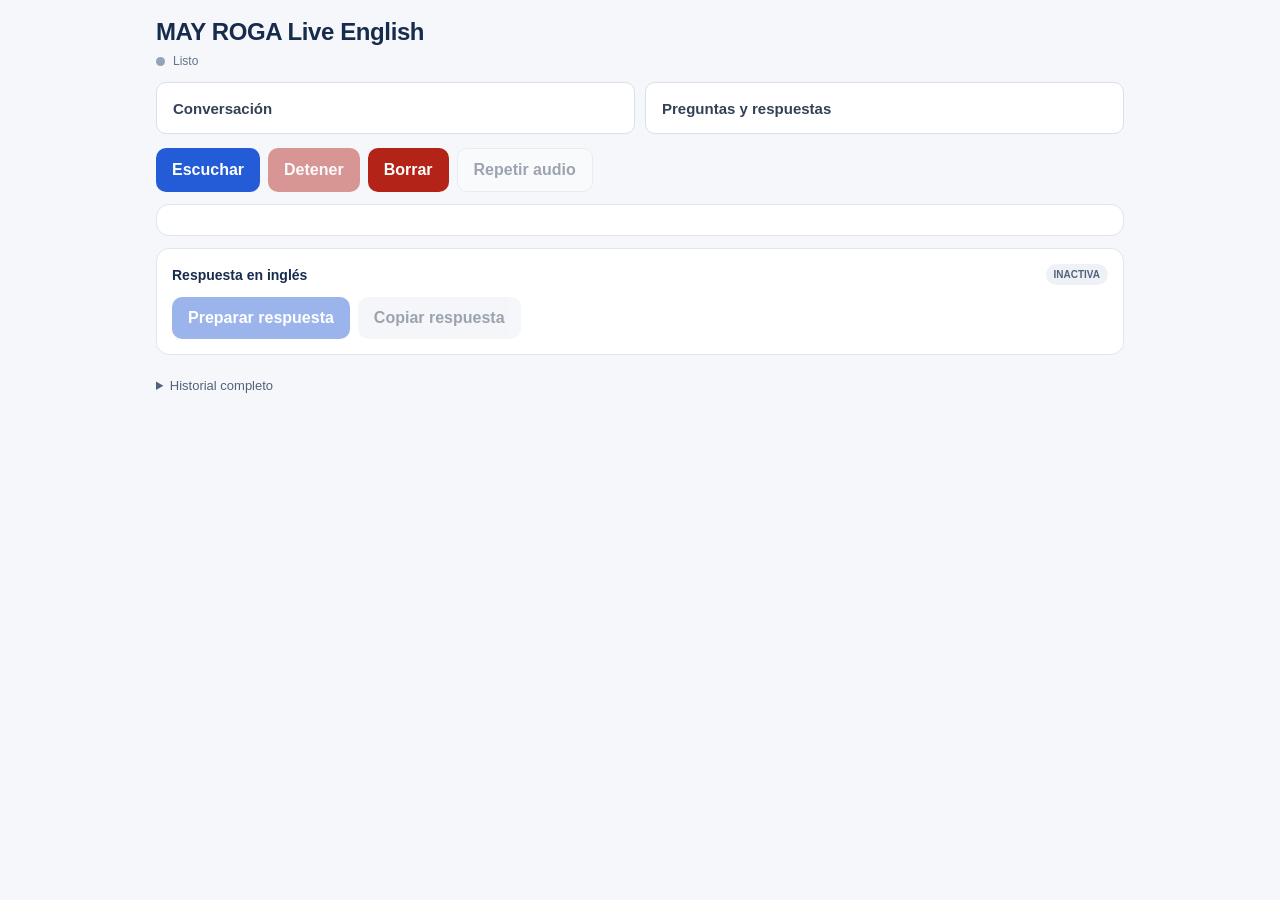
==== commit c2528930: "Update index.html" ====
--- a/index.html
+++ b/index.html
@@ -12,40 +12,50 @@
 body{margin:0;min-height:100vh}
 button{font:inherit;cursor:pointer;border:0;border-radius:10px;padding:12px 16px;font-weight:700}
 button:disabled{opacity:.45;cursor:not-allowed}
-.app{width:min(1000px,100%);margin:auto;padding:22px 18px 40px}
-header{margin-bottom:18px}
-h1{font-size:26px;margin:0 0 7px;letter-spacing:-.4px}
-.status{display:flex;align-items:center;gap:8px;font-size:13px;color:#64748b;margin-top:13px}
+.app{width:min(1000px,100%);margin:auto;padding:18px 16px 30px}
+header{margin-bottom:12px}
+h1{font-size:24px;margin:0 0 8px;letter-spacing:-.4px}
+.status{display:flex;align-items:center;gap:8px;font-size:12px;color:#64748b;margin-top:8px}
 .dot{width:9px;height:9px;border-radius:50%;background:#94a3b8;flex:none}
 .dot.on{background:#16a34a}
-.modes{display:grid;grid-template-columns:1fr 1fr;gap:12px;margin:20px 0}
-.mode{background:white;border:1px solid #d8e0ec;color:#334155;text-align:left;min-height:54px}
+.modes{display:grid;grid-template-columns:1fr 1fr;gap:10px;margin:14px 0}
+.mode{background:white;border:1px solid #d8e0ec;color:#334155;text-align:left;min-height:52px}
 .mode.active{border:2px solid #245bd6;background:#eef4ff;color:#1746a2}
-.mode strong{display:block;font-size:16px}
-.controls,.actions{display:flex;gap:10px;flex-wrap:wrap;margin-bottom:16px}
+.mode strong{display:block;font-size:15px}
+.controls,.actions{display:flex;gap:8px;flex-wrap:wrap;margin-bottom:12px}
 .primary{background:#245bd6;color:white}
 .stop,.delete{background:#b42318;color:white}
 .secondary{background:#e8edf5;color:#24344d}
 .light{background:white;border:1px solid #d8e0ec;color:#334155}
-.panel{background:white;border:1px solid #dfe6ef;border-radius:14px;padding:18px;margin:16px 0}
-.panel-head{display:flex;align-items:center;justify-content:space-between;gap:12px;margin-bottom:10px}
-h2{font-size:16px;margin:0}
-.tag{font-size:11px;font-weight:700;color:#52627a;background:#eef2f7;padding:6px 9px;border-radius:20px}
+.panel{background:white;border:1px solid #dfe6ef;border-radius:13px;padding:15px;margin:12px 0}
+.panel-head{display:flex;align-items:center;justify-content:space-between;gap:10px;margin-bottom:8px}
+h2{font-size:14px;margin:0}
+.tag{font-size:10px;font-weight:700;color:#52627a;background:#eef2f7;padding:5px 8px;border-radius:20px}
 .transcript{font-size:18px;line-height:1.55;overflow-wrap:anywhere}
-.line{padding:8px 10px;margin:7px 0;border-radius:9px;background:#f1f4f8;color:#52627a;border:1px solid #e5eaf1}
-.line.old{max-height:4.9em;overflow:hidden}
-.line.new{background:#e8f9ed;border:1px solid #9bd9aa;color:#166534;box-shadow:0 0 13px rgba(34,197,94,.22);max-height:3.2em;overflow:hidden}
-.interim{font-size:17px;line-height:1.55;overflow-wrap:anywhere}
-.answer{font-size:21px;line-height:1.7;overflow-wrap:anywhere;white-space:pre-wrap}
-.placeholder{font-size:15px;color:#94a3b8}
-.note,.settings-note,footer{display:none}
+.line{padding:7px 10px;margin:3px 0;border-radius:8px;border-bottom:1px solid #e8edf4;white-space:pre-wrap}
+.line.old{color:#52627a;background:#f8fafc}
+.line.new{color:#14532d;background:#e8f9ed;border:1px solid #9bd9aa;box-shadow:0 0 13px rgba(34,197,94,.22);font-weight:500}
+.line.current{display:-webkit-box;-webkit-line-clamp:2;-webkit-box-orient:vertical;overflow:hidden}
+.interim{font-size:18px;line-height:1.55;overflow-wrap:anywhere}
+.answer{font-size:20px;line-height:1.65;overflow-wrap:anywhere;white-space:pre-wrap}
+.placeholder{font-size:14px;color:#94a3b8}
+.note{font-size:12px;line-height:1.5;color:#64748b;margin-top:8px;white-space:pre-wrap}
 .actions{margin-top:12px;margin-bottom:0}
-details{margin-top:18px}
-summary{cursor:pointer;font-size:14px;color:#52627a;padding:10px 0}
-#fullTranscript{font-size:16px;line-height:1.8;white-space:pre-wrap;overflow-wrap:anywhere}
-#translation{font-size:16px;line-height:1.7;white-space:pre-wrap;overflow-wrap:anywhere}
-.message{font-size:13px;line-height:1.5;color:#52627a;min-height:0;margin:8px 0}
-@media(max-width:520px){.app{padding:16px 12px 28px}h1{font-size:23px}.panel{padding:13px}.answer{font-size:19px}.transcript{font-size:16px}.modes{gap:8px}.mode{padding:12px 10px}.controls,.actions{gap:8px}.controls button,.actions button{padding:11px 12px}}
+details{margin-top:14px}
+summary{cursor:pointer;font-size:13px;color:#52627a;padding:9px 0}
+#fullTranscript{font-size:15px;line-height:1.7;white-space:pre-wrap;overflow-wrap:anywhere}
+.message{font-size:12px;line-height:1.5;color:#52627a;min-height:0;margin:8px 0}
+.message:empty{display:none}
+@media(max-width:520px){
+ .app{padding:14px 10px 24px}
+ h1{font-size:21px}
+ .panel{padding:12px}
+ .answer{font-size:18px}
+ .transcript,.interim{font-size:16px}
+ .modes{gap:7px}
+ .mode{padding:11px 9px}
+ button{padding:11px 12px}
+}
 </style>
 </head>
 <body>
@@ -64,10 +74,11 @@
 <button id="startBtn" class="primary" type="button">Escuchar</button>
 <button id="stopBtn" class="stop" type="button" disabled>Detener</button>
 <button id="clearBtn" class="delete" type="button">Borrar</button>
+<button id="repeatAudioBtn" class="light" type="button" disabled>Repetir audio</button>
 </div>
 
 <section class="panel" aria-live="polite">
-<div id="liveText" class="transcript"><span class="placeholder"> </span></div>
+<div id="liveText" class="transcript"></div>
 <div id="interimText" class="interim"></div>
 </section>
 
@@ -76,7 +87,7 @@
 <h2>Respuesta en inglés</h2>
 <span id="answerTag" class="tag">INACTIVA</span>
 </div>
-<div id="answerText" class="answer"><span class="placeholder"> </span></div>
+<div id="answerText" class="answer"></div>
 <div id="answerNote" class="note"></div>
 <div class="actions">
 <button id="suggestBtn" class="primary" type="button" disabled>Preparar respuesta</button>
@@ -93,7 +104,7 @@
 <button id="copyTranscriptBtn" class="light" type="button" disabled>Copiar transcripción</button>
 <button id="translateBtn" class="light" type="button" disabled>Traducir al español</button>
 </div>
-<div id="translation"></div>
+<div id="translation" class="note"></div>
 </details>
 </main>
 
@@ -101,43 +112,75 @@
 "use strict";
 const $=id=>document.getElementById(id);
 const startBtn=$("startBtn"),stopBtn=$("stopBtn"),clearBtn=$("clearBtn");
-const liveText=$("liveText"),interimText=$("interimText"),answerText=$("answerText"),answerNote=$("answerNote");
+const liveText=$("liveText"),interimText=$("interimText");
+const answerText=$("answerText"),answerNote=$("answerNote");
 const suggestBtn=$("suggestBtn"),copyBtn=$("copyBtn"),message=$("message");
-const fullTranscript=$("fullTranscript"),copyTranscriptBtn=$("copyTranscriptBtn"),translateBtn=$("translateBtn"),translation=$("translation");
+const fullTranscript=$("fullTranscript"),copyTranscriptBtn=$("copyTranscriptBtn");
+const translateBtn=$("translateBtn"),translation=$("translation");
+const repeatAudioBtn=$("repeatAudioBtn");
 const SpeechRecognition=window.SpeechRecognition||window.webkitSpeechRecognition;
 let recognition=null,listening=false,stopping=false,mode=null;
 let finalLines=[],latestSpeech="",interimSpeech="",requestBusy=false,sessionId=0;
 let audioChunks=[],mediaRecorder=null,microphoneStream=null,audioUrl=null;
-let recordingGeneration=0,restartTimer=null,recognitionStarting=false;
+let recordingWanted=false,restartTimer=null;
 
 function cleanText(s){return String(s||"").replace(/\s+/g," ").trim()}
-function setStatus(text,on=false){$("statusText").textContent=text;$("statusDot").classList.toggle("on",on)}
-function notify(text){message.textContent=text}
-function setPlaceholder(el,text){el.replaceChildren();const span=document.createElement("span");span.className="placeholder";span.textContent=text;el.appendChild(span)}
+
+function punctuate(text,final=true){
+ let s=cleanText(text);
+ if(!s)return "";
+ s=s.replace(/\s+([,.!?;:])/g,"$1")
+    .replace(/([,.!?;:])([^\s])/g,"$1 $2")
+    .replace(/\bi\b/g,"I");
+ s=s.charAt(0).toUpperCase()+s.slice(1);
+ if(final&&!/[.!?]$/.test(s)){
+  const first=s.split(/\s+/)[0].toLowerCase();
+  const questionStarts=["who","what","when","where","why","how","which","whose","whom"];
+  const auxiliaryStarts=["do","does","did","is","are","am","was","were","will","would","can","could","should","have","has","had"];
+  if(questionStarts.includes(first)||auxiliaryStarts.includes(first))s+="?";
+  else s+=".";
+ }
+ return s;
+}
+
+function setStatus(text,on=false){
+ $("statusText").textContent=text;
+ $("statusDot").classList.toggle("on",on);
+}
+function notify(text){message.textContent=text||""}
+function setPlaceholder(el,text){
+ el.replaceChildren();
+ const span=document.createElement("span");
+ span.className="placeholder";
+ span.textContent=text;
+ el.appendChild(span);
+}
 function allText(){return finalLines.join("\n\n")}
 
 function renderTranscript(){
  liveText.replaceChildren();
- const visible=finalLines.slice(-3);
- visible.forEach(line=>{
+ const hasInterim=!!interimSpeech;
+ const oldLines=hasInterim?finalLines.slice(-3):finalLines.slice(-4,-1);
+ oldLines.forEach(line=>{
   const div=document.createElement("div");
   div.className="line old";
   div.textContent=line;
   liveText.appendChild(div);
  });
- const interimParts=cleanText(interimSpeech).split(/(?<=[.!?])\s+/).filter(Boolean).slice(-2);
- if(interimParts.length){
-  interimParts.forEach(line=>{
-   const div=document.createElement("div");
-   div.className="line new";
-   div.textContent=line;
-   liveText.appendChild(div);
-  });
- }else if(visible.length){
-  const last=liveText.lastElementChild;
-  if(last){last.classList.remove("old");last.classList.add("new")}
- }
- if(!visible.length&&!interimParts.length)setPlaceholder(liveText," ");
+ if(!hasInterim&&finalLines.length){
+  const div=document.createElement("div");
+  div.className="line new current";
+  div.textContent=finalLines[finalLines.length-1];
+  liveText.appendChild(div);
+ }
+ if(!finalLines.length&&!hasInterim)setPlaceholder(liveText,"");
+ interimText.replaceChildren();
+ if(hasInterim){
+  const div=document.createElement("div");
+  div.className="line new current";
+  div.textContent=punctuate(interimSpeech,false);
+  interimText.appendChild(div);
+ }
  fullTranscript.textContent=allText()||"Todavía no hay texto reconocido.";
  copyTranscriptBtn.disabled=!finalLines.length;
  translateBtn.disabled=!finalLines.length;
@@ -152,16 +195,19 @@
   b.setAttribute("aria-pressed",String(active));
  });
  $("answerTag").textContent=mode==="conversation"?"CONVERSACIÓN":"PREGUNTAS Y RESPUESTAS";
- setPlaceholder(answerText," ");
+ setPlaceholder(answerText,"");
  answerNote.textContent="";
- suggestBtn.disabled=!latestSpeech||requestBusy;
  copyBtn.disabled=true;
  notify("");
+ if(!listening)startListening();
 }
 document.querySelectorAll("[data-mode]").forEach(b=>b.addEventListener("click",()=>setMode(b.dataset.mode)));
 
 function initRecognition(){
- if(!SpeechRecognition){notify("");setStatus("Voz no disponible");return false}
+ if(!SpeechRecognition){
+  notify("Este navegador no ofrece reconocimiento de voz. Prueba Chrome actualizado.");
+  return false;
+ }
  recognition=new SpeechRecognition();
  recognition.lang="en-US";
  recognition.continuous=true;
@@ -169,104 +215,102 @@
  recognition.maxAlternatives=3;
 
  recognition.onstart=()=>{
-  recognitionStarting=false;
-  if(stopping)return;
   listening=true;
+  stopping=false;
   startBtn.disabled=true;
+  startBtn.textContent="Escuchando";
   stopBtn.disabled=false;
   setStatus("Escuchando",true);
   notify("");
  };
 
  recognition.onresult=e=>{
-  let interim=[];
+  let interim="";
   for(let i=e.resultIndex;i<e.results.length;i++){
    const result=e.results[i];
    const alternatives=Array.from(result).filter(a=>cleanText(a.transcript));
    alternatives.sort((a,b)=>(b.confidence||0)-(a.confidence||0));
-   const text=cleanText((alternatives[0]||result[0]||{}).transcript);
-   if(!text)continue;
+   const spoken=cleanText((alternatives[0]||result[0]).transcript);
+   if(!spoken)continue;
    if(result.isFinal){
+    const formatted=punctuate(spoken,true);
     const previous=finalLines[finalLines.length-1]||"";
-    if(text!==previous)finalLines.push(text);
-    latestSpeech=text;
-    interim=[];
+    if(formatted!==previous)finalLines.push(formatted);
+    latestSpeech=formatted;
+    interim="";
     translation.textContent="";
-   }else interim.push(text);
-  }
-  interimSpeech=cleanText(interim.join(" "));
+   }else{
+    interim+=(interim?" ":"")+spoken;
+   }
+  }
+  interimSpeech=cleanText(interim);
   renderTranscript();
  };
 
  recognition.onerror=e=>{
   const err=e.error||"unknown";
   if(err==="not-allowed"||err==="service-not-allowed"){
-   stopping=true;listening=false;recognitionStarting=false;
-   startBtn.disabled=false;stopBtn.disabled=true;
-   setStatus("Micrófono no disponible");notify("");
-   return;
-  }
-  if(err==="audio-capture"){notify("");setStatus("Micrófono no disponible");return}
-  if(err==="aborted"||err==="no-speech")return;
-  if(err==="network")notify(" ");
+   stopping=true;listening=false;recordingWanted=false;
+   startBtn.disabled=false;startBtn.textContent="Continuar escuchando";
+   stopBtn.disabled=true;setStatus("Micrófono no disponible");
+   notify("Permite el acceso al micrófono en el navegador.");
+   stopAudioRecording();return;
+  }
+  if(err==="audio-capture"){notify("No se encontró un micrófono disponible.");return}
+  if(err==="network"){notify("Problema de conexión del reconocimiento.");return}
+  if(err!=="no-speech"&&err!=="aborted")notify("Problema de reconocimiento: "+err);
  };
 
  recognition.onend=()=>{
-  recognitionStarting=false;
   if(listening&&!stopping){
-   scheduleRecognitionRestart();
+   clearTimeout(restartTimer);
+   restartTimer=setTimeout(()=>{
+    if(listening&&!stopping){
+     try{recognition.start()}catch(e){}
+    }
+   },250);
   }else{
    listening=false;
    startBtn.disabled=false;
+   startBtn.textContent="Continuar escuchando";
    stopBtn.disabled=true;
-   setStatus("Detenida");
+   setStatus("Escucha detenida");
   }
  };
  return true;
 }
 
-function scheduleRecognitionRestart(){
- if(restartTimer)clearTimeout(restartTimer);
- restartTimer=setTimeout(()=>{
-  restartTimer=null;
-  if(!listening||stopping||!recognition||recognitionStarting)return;
-  try{
-   recognitionStarting=true;
-   recognition.start();
-  }catch(e){
-   recognitionStarting=false;
-   scheduleRecognitionRestart();
-  }
- },250);
-}
-
 async function startAudioRecording(){
- const generation=++recordingGeneration;
- if(!navigator.mediaDevices||!navigator.mediaDevices.getUserMedia||typeof MediaRecorder==="undefined")return;
+ recordingWanted=true;
+ if(!navigator.mediaDevices||!navigator.mediaDevices.getUserMedia)return;
  try{
   const stream=await navigator.mediaDevices.getUserMedia({audio:true});
-  if(generation!==recordingGeneration||!listening||stopping){
+  if(!recordingWanted||!listening){
    stream.getTracks().forEach(t=>t.stop());
    return;
   }
   microphoneStream=stream;
+  if(typeof MediaRecorder==="undefined")return;
   audioChunks=[];
   mediaRecorder=new MediaRecorder(stream);
-  const recorder=mediaRecorder;
-  recorder.ondataavailable=e=>{if(e.data&&e.data.size)audioChunks.push(e.data)};
-  recorder.onstop=()=>{
-   if(recorder!==mediaRecorder||!audioChunks.length)return;
-   const blob=new Blob(audioChunks,{type:recorder.mimeType||"audio/webm"});
+  mediaRecorder.ondataavailable=e=>{
+   if(e.data&&e.data.size)audioChunks.push(e.data);
+  };
+  mediaRecorder.onstop=()=>{
+   if(!audioChunks.length)return;
+   const blob=new Blob(audioChunks,{type:mediaRecorder.mimeType||"audio/webm"});
    if(audioUrl)URL.revokeObjectURL(audioUrl);
    audioUrl=URL.createObjectURL(blob);
-   $("repeatAudioBtn").disabled=false;
+   repeatAudioBtn.disabled=false;
   };
-  recorder.start();
- }catch(e){}
+  mediaRecorder.start();
+ }catch(e){
+  if(listening)notify("No se pudo grabar el audio. La transcripción puede seguir funcionando.");
+ }
 }
 
 function stopAudioRecording(){
- recordingGeneration++;
+ recordingWanted=false;
  if(mediaRecorder&&mediaRecorder.state!=="inactive"){
   try{mediaRecorder.stop()}catch(e){}
  }
@@ -277,37 +321,37 @@
 }
 
 function startListening(){
- if(listening||recognitionStarting)return;
+ if(listening)return;
  if(!recognition&&!initRecognition())return;
  stopping=false;
  listening=true;
  startBtn.disabled=true;
  stopBtn.disabled=false;
- setStatus("Conectando",true);
- notify("");
+ setStatus("Conectando micrófono",true);
  startAudioRecording();
- try{
-  recognitionStarting=true;
-  recognition.start();
- }catch(e){
-  recognitionStarting=false;
-  scheduleRecognitionRestart();
+ try{recognition.start()}
+ catch(e){
+  listening=false;
+  startBtn.disabled=false;
+  startBtn.textContent="Continuar escuchando";
+  stopBtn.disabled=true;
+  setStatus("Listo");
+  notify("No se pudo iniciar. Comprueba los permisos del micrófono.");
  }
 }
 
 function stopListening(){
- if(!listening&&!recognitionStarting)return;
+ if(!recognition||!listening)return;
  stopping=true;
  listening=false;
- recognitionStarting=false;
- if(restartTimer){clearTimeout(restartTimer);restartTimer=null}
- try{if(recognition)recognition.stop()}catch(e){}
+ clearTimeout(restartTimer);
+ try{recognition.stop()}catch(e){}
  stopAudioRecording();
  startBtn.disabled=false;
+ startBtn.textContent="Continuar escuchando";
  stopBtn.disabled=true;
- setStatus("Detenida");
-}
-
+ setStatus("Escucha detenida");
+}
 startBtn.addEventListener("click",startListening);
 stopBtn.addEventListener("click",stopListening);
 
@@ -319,60 +363,51 @@
  requestBusy=false;
  answerNote.textContent="";
  translation.textContent="";
- interimText.textContent="";
- setPlaceholder(answerText," ");
+ interimText.replaceChildren();
+ setPlaceholder(answerText,"");
  copyBtn.disabled=true;
  if(audioUrl){URL.revokeObjectURL(audioUrl);audioUrl=null}
  audioChunks=[];
- if(mediaRecorder&&mediaRecorder.state!=="inactive"){
-  try{mediaRecorder.stop()}catch(e){}
- }
- if(microphoneStream){
-  microphoneStream.getTracks().forEach(t=>t.stop());
-  microphoneStream=null;
- }
- recordingGeneration++;
- $("repeatAudioBtn").disabled=true;
+ repeatAudioBtn.disabled=true;
+
+ if(listening){
+  if(mediaRecorder&&mediaRecorder.state==="recording"){
+   try{mediaRecorder.requestData()}catch(e){}
+  }
+ }else{
+  stopAudioRecording();
+ }
  renderTranscript();
  notify("");
- if(listening&&!stopping){
-  setStatus("Escuchando",true);
-  startBtn.disabled=true;
-  stopBtn.disabled=false;
- }else{
-  setStatus("Listo");
-  startBtn.disabled=false;
-  stopBtn.disabled=true;
- }
+ if(listening)setStatus("Escuchando",true);
 }
 clearBtn.addEventListener("click",clearConversation);
 
 async function requestSuggestion(){
  const text=cleanText(latestSpeech);
- if(!mode)return;
- if(!text)return;
+ if(!mode){notify("Selecciona un modo.");return}
+ if(!text){notify("Primero escucha una frase o pregunta.");return}
  if(requestBusy)return;
  requestBusy=true;
  const currentSession=sessionId;
- const currentMode=mode;
  suggestBtn.disabled=true;
  answerNote.textContent="";
+ const context=finalLines.slice(-7,-1).join("\n");
  try{
-  const context=finalLines.slice(-7,-1).join("\n");
   const res=await fetch("/api/respond",{
    method:"POST",
    headers:{"Content-Type":"application/json"},
-   body:JSON.stringify({transcript:text,context,mode:currentMode})
+   body:JSON.stringify({transcript:text,context,mode})
   });
   const data=await res.json();
-  if(!res.ok)throw new Error(data.detail||"");
+  if(!res.ok)throw new Error(data.detail||"No se pudo obtener una respuesta.");
   if(currentSession===sessionId){
-   answerText.textContent=cleanText(data.answer)||"";
+   answerText.textContent=cleanText(data.answer)||"No se recibió una respuesta útil.";
    answerNote.textContent=data.note||"";
    copyBtn.disabled=!cleanText(data.answer);
   }
  }catch(e){
-  if(currentSession===sessionId)answerNote.textContent=e.message||"No se pudo obtener la respuesta.";
+  if(currentSession===sessionId)answerNote.textContent=e.message||"No se pudo conectar con el servicio.";
  }finally{
   requestBusy=false;
   suggestBtn.disabled=!mode||!latestSpeech;
@@ -382,8 +417,12 @@
 
 async function copyText(text,success){
  if(!text)return;
- try{await navigator.clipboard.writeText(text);notify(success)}
- catch(e){notify("No se pudo copiar.")}
+ try{
+  await navigator.clipboard.writeText(text);
+  notify(success);
+ }catch(e){
+  notify("Selecciona el texto y cópialo.");
+ }
 }
 copyBtn.addEventListener("click",()=>copyText(answerText.textContent.trim(),"Respuesta copiada."));
 copyTranscriptBtn.addEventListener("click",()=>copyText(allText(),"Transcripción copiada."));
@@ -392,7 +431,7 @@
  const text=allText();
  if(!text)return;
  translateBtn.disabled=true;
- translation.textContent="";
+ translation.textContent="Traduciendo…";
  const currentSession=sessionId;
  try{
   const res=await fetch("/api/translate",{
@@ -401,36 +440,30 @@
    body:JSON.stringify({transcript:text})
   });
   const data=await res.json();
-  if(!res.ok)throw new Error(data.detail||"");
-  if(currentSession===sessionId)translation.textContent=data.translation||"";
+  if(!res.ok)throw new Error(data.detail||"No se pudo traducir.");
+  if(currentSession===sessionId)translation.textContent=data.translation||"No se recibió traducción.";
  }catch(e){
-  if(currentSession===sessionId)translation.textContent=e.message||"No se pudo traducir.";
+  if(currentSession===sessionId)translation.textContent=e.message||"Error de traducción.";
  }finally{
   translateBtn.disabled=!finalLines.length;
  }
 });
 
-const repeatButton=document.createElement("button");
-repeatButton.id="repeatAudioBtn";
-repeatButton.type="button";
-repeatButton.className="light";
-repeatButton.textContent="Repetir audio";
-repeatButton.disabled=true;
-$("startBtn").parentElement.insertBefore(repeatButton,clearBtn);
-repeatButton.addEventListener("click",()=>{
- if(!audioUrl)return;
+repeatAudioBtn.addEventListener("click",()=>{
+ if(!audioUrl){notify("Todavía no hay una grabación disponible.");return}
  const audio=new Audio(audioUrl);
- audio.play().catch(()=>{});
+ audio.play().catch(()=>notify("No se pudo reproducir la grabación."));
 });
 
 window.addEventListener("beforeunload",()=>{
- stopping=true;
- listening=false;
- if(restartTimer)clearTimeout(restartTimer);
- try{if(recognition)recognition.stop()}catch(e){}
+ listening=false;stopping=true;clearTimeout(restartTimer);
+ if(recognition){try{recognition.stop()}catch(e){}}
  stopAudioRecording();
  if(audioUrl)URL.revokeObjectURL(audioUrl);
 });
+
+setPlaceholder(liveText,"");
+setPlaceholder(answerText,"");
 </script>
 </body>
 </html>
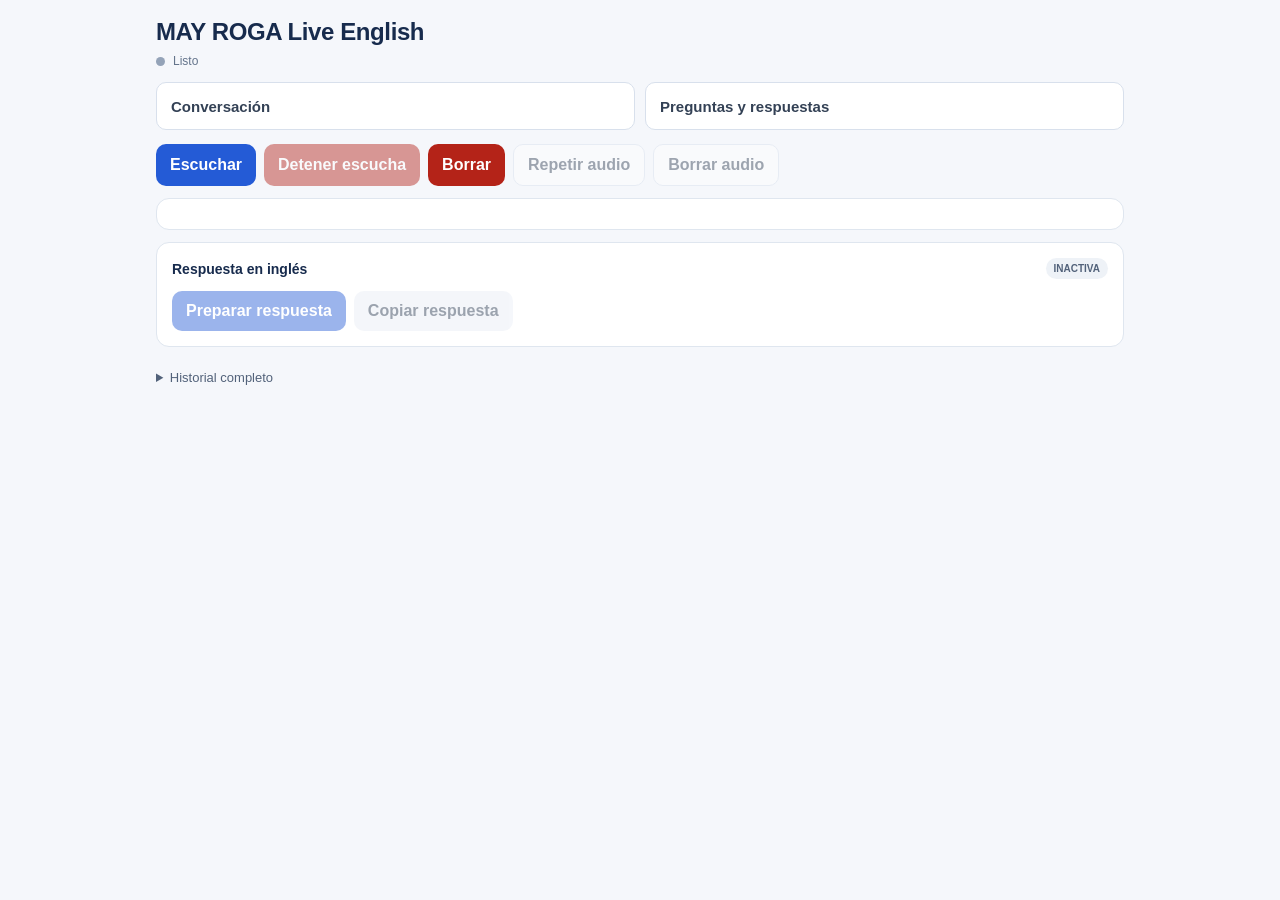
==== commit d8619d66: "Update index.html" ====
--- a/index.html
+++ b/index.html
@@ -10,7 +10,7 @@
 :root{font-family:Arial,Helvetica,sans-serif;color:#172b4d;background:#f5f7fb}
 *{box-sizing:border-box}
 body{margin:0;min-height:100vh}
-button{font:inherit;cursor:pointer;border:0;border-radius:10px;padding:12px 16px;font-weight:700}
+button{font:inherit;cursor:pointer;border:0;border-radius:10px;padding:11px 14px;font-weight:700}
 button:disabled{opacity:.45;cursor:not-allowed}
 .app{width:min(1000px,100%);margin:auto;padding:18px 16px 30px}
 header{margin-bottom:12px}
@@ -19,7 +19,7 @@
 .dot{width:9px;height:9px;border-radius:50%;background:#94a3b8;flex:none}
 .dot.on{background:#16a34a}
 .modes{display:grid;grid-template-columns:1fr 1fr;gap:10px;margin:14px 0}
-.mode{background:white;border:1px solid #d8e0ec;color:#334155;text-align:left;min-height:52px}
+.mode{background:white;border:1px solid #d8e0ec;color:#334155;text-align:left;min-height:48px}
 .mode.active{border:2px solid #245bd6;background:#eef4ff;color:#1746a2}
 .mode strong{display:block;font-size:15px}
 .controls,.actions{display:flex;gap:8px;flex-wrap:wrap;margin-bottom:12px}
@@ -32,7 +32,7 @@
 h2{font-size:14px;margin:0}
 .tag{font-size:10px;font-weight:700;color:#52627a;background:#eef2f7;padding:5px 8px;border-radius:20px}
 .transcript{font-size:18px;line-height:1.55;overflow-wrap:anywhere}
-.line{padding:7px 10px;margin:3px 0;border-radius:8px;border-bottom:1px solid #e8edf4;white-space:pre-wrap}
+.line{padding:7px 10px;margin:4px 0;border-radius:8px;border-bottom:1px solid #e8edf4;white-space:pre-wrap;overflow-wrap:anywhere}
 .line.old{color:#52627a;background:#f8fafc}
 .line.new{color:#14532d;background:#e8f9ed;border:1px solid #9bd9aa;box-shadow:0 0 13px rgba(34,197,94,.22);font-weight:500}
 .line.current{display:-webkit-box;-webkit-line-clamp:2;-webkit-box-orient:vertical;overflow:hidden}
@@ -54,7 +54,7 @@
  .transcript,.interim{font-size:16px}
  .modes{gap:7px}
  .mode{padding:11px 9px}
- button{padding:11px 12px}
+ button{padding:10px 11px}
 }
 </style>
 </head>
@@ -72,9 +72,10 @@
 
 <div class="controls">
 <button id="startBtn" class="primary" type="button">Escuchar</button>
-<button id="stopBtn" class="stop" type="button" disabled>Detener</button>
+<button id="stopBtn" class="stop" type="button" disabled>Detener escucha</button>
 <button id="clearBtn" class="delete" type="button">Borrar</button>
 <button id="repeatAudioBtn" class="light" type="button" disabled>Repetir audio</button>
+<button id="deleteAudioBtn" class="light" type="button" disabled>Borrar audio</button>
 </div>
 
 <section class="panel" aria-live="polite">
@@ -117,32 +118,30 @@
 const suggestBtn=$("suggestBtn"),copyBtn=$("copyBtn"),message=$("message");
 const fullTranscript=$("fullTranscript"),copyTranscriptBtn=$("copyTranscriptBtn");
 const translateBtn=$("translateBtn"),translation=$("translation");
-const repeatAudioBtn=$("repeatAudioBtn");
+const repeatAudioBtn=$("repeatAudioBtn"),deleteAudioBtn=$("deleteAudioBtn");
 const SpeechRecognition=window.SpeechRecognition||window.webkitSpeechRecognition;
+
 let recognition=null,listening=false,stopping=false,mode=null;
-let finalLines=[],latestSpeech="",interimSpeech="",requestBusy=false,sessionId=0;
+let finalLines=[],latestSpeech="",interimSpeech="";
+let requestBusy=false,sessionId=0,modeVersion=0;
+let pendingAuto=null,lastAutoKey="";
 let audioChunks=[],mediaRecorder=null,microphoneStream=null,audioUrl=null;
-let recordingWanted=false,restartTimer=null;
+let recordingWanted=false,restartTimer=null,playback=null;
 
 function cleanText(s){return String(s||"").replace(/\s+/g," ").trim()}
 
 function punctuate(text,final=true){
  let s=cleanText(text);
  if(!s)return "";
- s=s.replace(/\s+([,.!?;:])/g,"$1")
-    .replace(/([,.!?;:])([^\s])/g,"$1 $2")
-    .replace(/\bi\b/g,"I");
+ s=s.replace(/\s+([,.!?;:])/g,"$1").replace(/([,.!?;:])([^\s])/g,"$1 $2").replace(/\bi\b/g,"I");
  s=s.charAt(0).toUpperCase()+s.slice(1);
  if(final&&!/[.!?]$/.test(s)){
   const first=s.split(/\s+/)[0].toLowerCase();
-  const questionStarts=["who","what","when","where","why","how","which","whose","whom"];
-  const auxiliaryStarts=["do","does","did","is","are","am","was","were","will","would","can","could","should","have","has","had"];
-  if(questionStarts.includes(first)||auxiliaryStarts.includes(first))s+="?";
-  else s+=".";
+  const questions=["who","what","when","where","why","how","which","whose","whom","do","does","did","is","are","am","was","were","will","would","can","could","should","have","has","had"];
+  s+=questions.includes(first)?"?":".";
  }
  return s;
 }
-
 function setStatus(text,on=false){
  $("statusText").textContent=text;
  $("statusDot").classList.toggle("on",on);
@@ -150,6 +149,7 @@
 function notify(text){message.textContent=text||""}
 function setPlaceholder(el,text){
  el.replaceChildren();
+ if(!text)return;
  const span=document.createElement("span");
  span.className="placeholder";
  span.textContent=text;
@@ -173,7 +173,6 @@
   div.textContent=finalLines[finalLines.length-1];
   liveText.appendChild(div);
  }
- if(!finalLines.length&&!hasInterim)setPlaceholder(liveText,"");
  interimText.replaceChildren();
  if(hasInterim){
   const div=document.createElement("div");
@@ -184,21 +183,27 @@
  fullTranscript.textContent=allText()||"Todavía no hay texto reconocido.";
  copyTranscriptBtn.disabled=!finalLines.length;
  translateBtn.disabled=!finalLines.length;
- suggestBtn.disabled=!mode||!latestSpeech||requestBusy;
+ suggestBtn.disabled=!mode||!latestSpeech;
 }
 
 function setMode(next){
- mode=next;
+ if(mode!==next){
+  mode=next;
+  modeVersion++;
+  pendingAuto=null;
+  lastAutoKey="";
+  setPlaceholder(answerText,"");
+  answerNote.textContent="";
+  copyBtn.disabled=true;
+ }
  document.querySelectorAll("[data-mode]").forEach(b=>{
   const active=b.dataset.mode===mode;
   b.classList.toggle("active",active);
   b.setAttribute("aria-pressed",String(active));
  });
  $("answerTag").textContent=mode==="conversation"?"CONVERSACIÓN":"PREGUNTAS Y RESPUESTAS";
- setPlaceholder(answerText,"");
- answerNote.textContent="";
- copyBtn.disabled=true;
  notify("");
+ renderTranscript();
  if(!listening)startListening();
 }
 document.querySelectorAll("[data-mode]").forEach(b=>b.addEventListener("click",()=>setMode(b.dataset.mode)));
@@ -215,15 +220,12 @@
  recognition.maxAlternatives=3;
 
  recognition.onstart=()=>{
-  listening=true;
-  stopping=false;
-  startBtn.disabled=true;
-  startBtn.textContent="Escuchando";
+  listening=true;stopping=false;
+  startBtn.disabled=true;startBtn.textContent="Escuchando";
   stopBtn.disabled=false;
-  setStatus("Escuchando",true);
+  setStatus(mode?"Escuchando y preparando respuestas":"Escuchando",true);
   notify("");
  };
-
  recognition.onresult=e=>{
   let interim="";
   for(let i=e.resultIndex;i<e.results.length;i++){
@@ -235,10 +237,13 @@
    if(result.isFinal){
     const formatted=punctuate(spoken,true);
     const previous=finalLines[finalLines.length-1]||"";
-    if(formatted!==previous)finalLines.push(formatted);
-    latestSpeech=formatted;
+    if(formatted!==previous){
+     finalLines.push(formatted);
+     latestSpeech=formatted;
+     translation.textContent="";
+     if(mode)queueAutoResponse(formatted,finalLines.slice(0,-1).slice(-7).join("\n"),mode);
+    }
     interim="";
-    translation.textContent="";
    }else{
     interim+=(interim?" ":"")+spoken;
    }
@@ -246,7 +251,6 @@
   interimSpeech=cleanText(interim);
   renderTranscript();
  };
-
  recognition.onerror=e=>{
   const err=e.error||"unknown";
   if(err==="not-allowed"||err==="service-not-allowed"){
@@ -260,7 +264,6 @@
   if(err==="network"){notify("Problema de conexión del reconocimiento.");return}
   if(err!=="no-speech"&&err!=="aborted")notify("Problema de reconocimiento: "+err);
  };
-
  recognition.onend=()=>{
   if(listening&&!stopping){
    clearTimeout(restartTimer);
@@ -271,15 +274,44 @@
    },250);
   }else{
    listening=false;
-   startBtn.disabled=false;
-   startBtn.textContent="Continuar escuchando";
-   stopBtn.disabled=true;
-   setStatus("Escucha detenida");
+   startBtn.disabled=false;startBtn.textContent="Continuar escuchando";
+   stopBtn.disabled=true;setStatus("Escucha detenida");
   }
  };
  return true;
 }
 
+function setAudioAvailable(available){
+ repeatAudioBtn.disabled=!available;
+ deleteAudioBtn.disabled=!available&&!audioChunks.length&&!(mediaRecorder&&mediaRecorder.state==="recording");
+}
+function stopPlayback(){
+ if(playback){
+  playback.pause();
+  try{playback.currentTime=0}catch(e){}
+  playback=null;
+ }
+ repeatAudioBtn.textContent="Repetir audio";
+}
+function createRecorder(stream){
+ if(typeof MediaRecorder==="undefined"||!stream)return;
+ audioChunks=[];
+ const recorder=new MediaRecorder(stream);
+ mediaRecorder=recorder;
+ recorder.ondataavailable=e=>{
+  if(mediaRecorder===recorder&&e.data&&e.data.size)audioChunks.push(e.data);
+ };
+ recorder.onstop=()=>{
+  if(mediaRecorder!==recorder)return;
+  if(audioChunks.length){
+   const blob=new Blob(audioChunks,{type:recorder.mimeType||"audio/webm"});
+   if(audioUrl)URL.revokeObjectURL(audioUrl);
+   audioUrl=URL.createObjectURL(blob);
+  }
+  setAudioAvailable(!!audioUrl);
+ };
+ try{recorder.start();setAudioAvailable(true)}catch(e){}
+}
 async function startAudioRecording(){
  recordingWanted=true;
  if(!navigator.mediaDevices||!navigator.mediaDevices.getUserMedia)return;
@@ -290,25 +322,11 @@
    return;
   }
   microphoneStream=stream;
-  if(typeof MediaRecorder==="undefined")return;
-  audioChunks=[];
-  mediaRecorder=new MediaRecorder(stream);
-  mediaRecorder.ondataavailable=e=>{
-   if(e.data&&e.data.size)audioChunks.push(e.data);
-  };
-  mediaRecorder.onstop=()=>{
-   if(!audioChunks.length)return;
-   const blob=new Blob(audioChunks,{type:mediaRecorder.mimeType||"audio/webm"});
-   if(audioUrl)URL.revokeObjectURL(audioUrl);
-   audioUrl=URL.createObjectURL(blob);
-   repeatAudioBtn.disabled=false;
-  };
-  mediaRecorder.start();
+  createRecorder(stream);
  }catch(e){
-  if(listening)notify("No se pudo grabar el audio. La transcripción puede seguir funcionando.");
- }
-}
-
+  if(listening)notify("No se pudo grabar el audio.");
+ }
+}
 function stopAudioRecording(){
  recordingWanted=false;
  if(mediaRecorder&&mediaRecorder.state!=="inactive"){
@@ -319,110 +337,125 @@
   microphoneStream=null;
  }
 }
-
 function startListening(){
  if(listening)return;
  if(!recognition&&!initRecognition())return;
- stopping=false;
- listening=true;
- startBtn.disabled=true;
- stopBtn.disabled=false;
+ stopping=false;listening=true;
+ startBtn.disabled=true;stopBtn.disabled=false;
  setStatus("Conectando micrófono",true);
  startAudioRecording();
  try{recognition.start()}
  catch(e){
-  listening=false;
-  startBtn.disabled=false;
+  listening=false;startBtn.disabled=false;
   startBtn.textContent="Continuar escuchando";
-  stopBtn.disabled=true;
-  setStatus("Listo");
+  stopBtn.disabled=true;setStatus("Listo");
   notify("No se pudo iniciar. Comprueba los permisos del micrófono.");
  }
 }
-
 function stopListening(){
  if(!recognition||!listening)return;
- stopping=true;
- listening=false;
+ stopping=true;listening=false;
  clearTimeout(restartTimer);
  try{recognition.stop()}catch(e){}
  stopAudioRecording();
- startBtn.disabled=false;
- startBtn.textContent="Continuar escuchando";
- stopBtn.disabled=true;
- setStatus("Escucha detenida");
+ startBtn.disabled=false;startBtn.textContent="Continuar escuchando";
+ stopBtn.disabled=true;setStatus("Escucha detenida");
 }
 startBtn.addEventListener("click",startListening);
 stopBtn.addEventListener("click",stopListening);
 
 function clearConversation(){
  sessionId++;
- finalLines=[];
- latestSpeech="";
- interimSpeech="";
+ finalLines=[];latestSpeech="";interimSpeech="";
+ pendingAuto=null;lastAutoKey="";
  requestBusy=false;
- answerNote.textContent="";
- translation.textContent="";
- interimText.replaceChildren();
- setPlaceholder(answerText,"");
- copyBtn.disabled=true;
+ answerNote.textContent="";translation.textContent="";
+ setPlaceholder(answerText,"");copyBtn.disabled=true;
+ renderTranscript();
+ notify("");
+ if(listening)setStatus(mode?"Escuchando y preparando respuestas":"Escuchando",true);
+}
+clearBtn.addEventListener("click",clearConversation);
+
+function deleteAudio(){
+ stopPlayback();
  if(audioUrl){URL.revokeObjectURL(audioUrl);audioUrl=null}
  audioChunks=[];
- repeatAudioBtn.disabled=true;
-
- if(listening){
-  if(mediaRecorder&&mediaRecorder.state==="recording"){
-   try{mediaRecorder.requestData()}catch(e){}
-  }
- }else{
-  stopAudioRecording();
- }
- renderTranscript();
+ repeatAudioBtn.textContent="Repetir audio";
+ setAudioAvailable(false);
+ if(mediaRecorder&&mediaRecorder.state==="recording"&&microphoneStream&&listening){
+  const oldRecorder=mediaRecorder;
+  const stream=microphoneStream;
+  mediaRecorder=null;
+  oldRecorder.addEventListener("stop",()=>{
+   if(listening&&recordingWanted&&microphoneStream===stream)createRecorder(stream);
+  },{once:true});
+  try{oldRecorder.stop()}catch(e){if(listening&&recordingWanted)createRecorder(stream)}
+ }
  notify("");
- if(listening)setStatus("Escuchando",true);
-}
-clearBtn.addEventListener("click",clearConversation);
-
-async function requestSuggestion(){
- const text=cleanText(latestSpeech);
- if(!mode){notify("Selecciona un modo.");return}
- if(!text){notify("Primero escucha una frase o pregunta.");return}
- if(requestBusy)return;
+}
+deleteAudioBtn.addEventListener("click",deleteAudio);
+
+/* Cada frase final reconocida genera una respuesta automáticamente.
+   Si llega otra mientras el servidor responde, se conserva la más reciente. */
+function queueAutoResponse(text,context,selectedMode){
+ if(!selectedMode||!text)return;
+ const key=sessionId+"|"+modeVersion+"|"+selectedMode+"|"+text;
+ if(key===lastAutoKey)return;
+ lastAutoKey=key;
+ pendingAuto={text,context,mode:selectedMode,session:sessionId,version:modeVersion,key};
+ processAutoResponse();
+}
+async function processAutoResponse(){
+ if(requestBusy||!pendingAuto)return;
+ const job=pendingAuto;
+ pendingAuto=null;
+ if(job.session!==sessionId||job.version!==modeVersion||job.mode!==mode)return;
  requestBusy=true;
- const currentSession=sessionId;
  suggestBtn.disabled=true;
  answerNote.textContent="";
- const context=finalLines.slice(-7,-1).join("\n");
  try{
   const res=await fetch("/api/respond",{
-   method:"POST",
-   headers:{"Content-Type":"application/json"},
-   body:JSON.stringify({transcript:text,context,mode})
+   method:"POST",headers:{"Content-Type":"application/json"},
+   body:JSON.stringify({transcript:job.text,context:job.context,mode:job.mode})
   });
   const data=await res.json();
   if(!res.ok)throw new Error(data.detail||"No se pudo obtener una respuesta.");
-  if(currentSession===sessionId){
+  if(job.session===sessionId&&job.version===modeVersion&&job.mode===mode){
    answerText.textContent=cleanText(data.answer)||"No se recibió una respuesta útil.";
    answerNote.textContent=data.note||"";
    copyBtn.disabled=!cleanText(data.answer);
   }
  }catch(e){
-  if(currentSession===sessionId)answerNote.textContent=e.message||"No se pudo conectar con el servicio.";
+  if(job.session===sessionId&&job.version===modeVersion&&job.mode===mode){
+   answerNote.textContent=(e.message||"No se pudo conectar con el servicio.")+" Puedes pulsar «Preparar respuesta» para intentarlo otra vez.";
+  }
  }finally{
   requestBusy=false;
   suggestBtn.disabled=!mode||!latestSpeech;
- }
+  if(pendingAuto)processAutoResponse();
+ }
+}
+
+/* El botón manual utiliza la frase más reciente como respaldo. */
+async function requestSuggestion(){
+ if(!mode){notify("Selecciona Conversación o Preguntas y respuestas.");return}
+ const text=cleanText(latestSpeech);
+ if(!text){notify("Primero escucha una frase o pregunta en inglés.");return}
+ if(requestBusy){
+  pendingAuto={text,context:finalLines.slice(0,-1).slice(-7).join("\n"),mode,session:sessionId,version:modeVersion,key:"manual-"+Date.now()};
+  notify("Preparando la respuesta más reciente.");
+  return;
+ }
+ pendingAuto={text,context:finalLines.slice(0,-1).slice(-7).join("\n"),mode,session:sessionId,version:modeVersion,key:"manual-"+Date.now()};
+ await processAutoResponse();
 }
 suggestBtn.addEventListener("click",requestSuggestion);
 
 async function copyText(text,success){
  if(!text)return;
- try{
-  await navigator.clipboard.writeText(text);
-  notify(success);
- }catch(e){
-  notify("Selecciona el texto y cópialo.");
- }
+ try{await navigator.clipboard.writeText(text);notify(success)}
+ catch(e){notify("Selecciona el texto y cópialo.")}
 }
 copyBtn.addEventListener("click",()=>copyText(answerText.textContent.trim(),"Respuesta copiada."));
 copyTranscriptBtn.addEventListener("click",()=>copyText(allText(),"Transcripción copiada."));
@@ -430,13 +463,11 @@
 translateBtn.addEventListener("click",async()=>{
  const text=allText();
  if(!text)return;
- translateBtn.disabled=true;
- translation.textContent="Traduciendo…";
+ translateBtn.disabled=true;translation.textContent="Traduciendo…";
  const currentSession=sessionId;
  try{
   const res=await fetch("/api/translate",{
-   method:"POST",
-   headers:{"Content-Type":"application/json"},
+   method:"POST",headers:{"Content-Type":"application/json"},
    body:JSON.stringify({transcript:text})
   });
   const data=await res.json();
@@ -444,19 +475,36 @@
   if(currentSession===sessionId)translation.textContent=data.translation||"No se recibió traducción.";
  }catch(e){
   if(currentSession===sessionId)translation.textContent=e.message||"Error de traducción.";
- }finally{
-  translateBtn.disabled=!finalLines.length;
- }
+ }finally{translateBtn.disabled=!finalLines.length}
 });
 
 repeatAudioBtn.addEventListener("click",()=>{
- if(!audioUrl){notify("Todavía no hay una grabación disponible.");return}
- const audio=new Audio(audioUrl);
- audio.play().catch(()=>notify("No se pudo reproducir la grabación."));
+ if(playback&&!playback.paused){
+  stopPlayback();
+  return;
+ }
+ if(!audioUrl){notify("No hay audio grabado.");return}
+ playback=new Audio(audioUrl);
+ repeatAudioBtn.textContent="Detener audio";
+ playback.onended=()=>{
+  playback=null;
+  repeatAudioBtn.textContent="Repetir audio";
+ };
+ playback.onerror=()=>{
+  playback=null;
+  repeatAudioBtn.textContent="Repetir audio";
+  notify("No se pudo reproducir el audio.");
+ };
+ playback.play().catch(()=>{
+  playback=null;
+  repeatAudioBtn.textContent="Repetir audio";
+  notify("No se pudo reproducir el audio.");
+ });
 });
 
 window.addEventListener("beforeunload",()=>{
  listening=false;stopping=true;clearTimeout(restartTimer);
+ stopPlayback();
  if(recognition){try{recognition.stop()}catch(e){}}
  stopAudioRecording();
  if(audioUrl)URL.revokeObjectURL(audioUrl);
@@ -464,6 +512,7 @@
 
 setPlaceholder(liveText,"");
 setPlaceholder(answerText,"");
+setAudioAvailable(false);
 </script>
 </body>
 </html>
